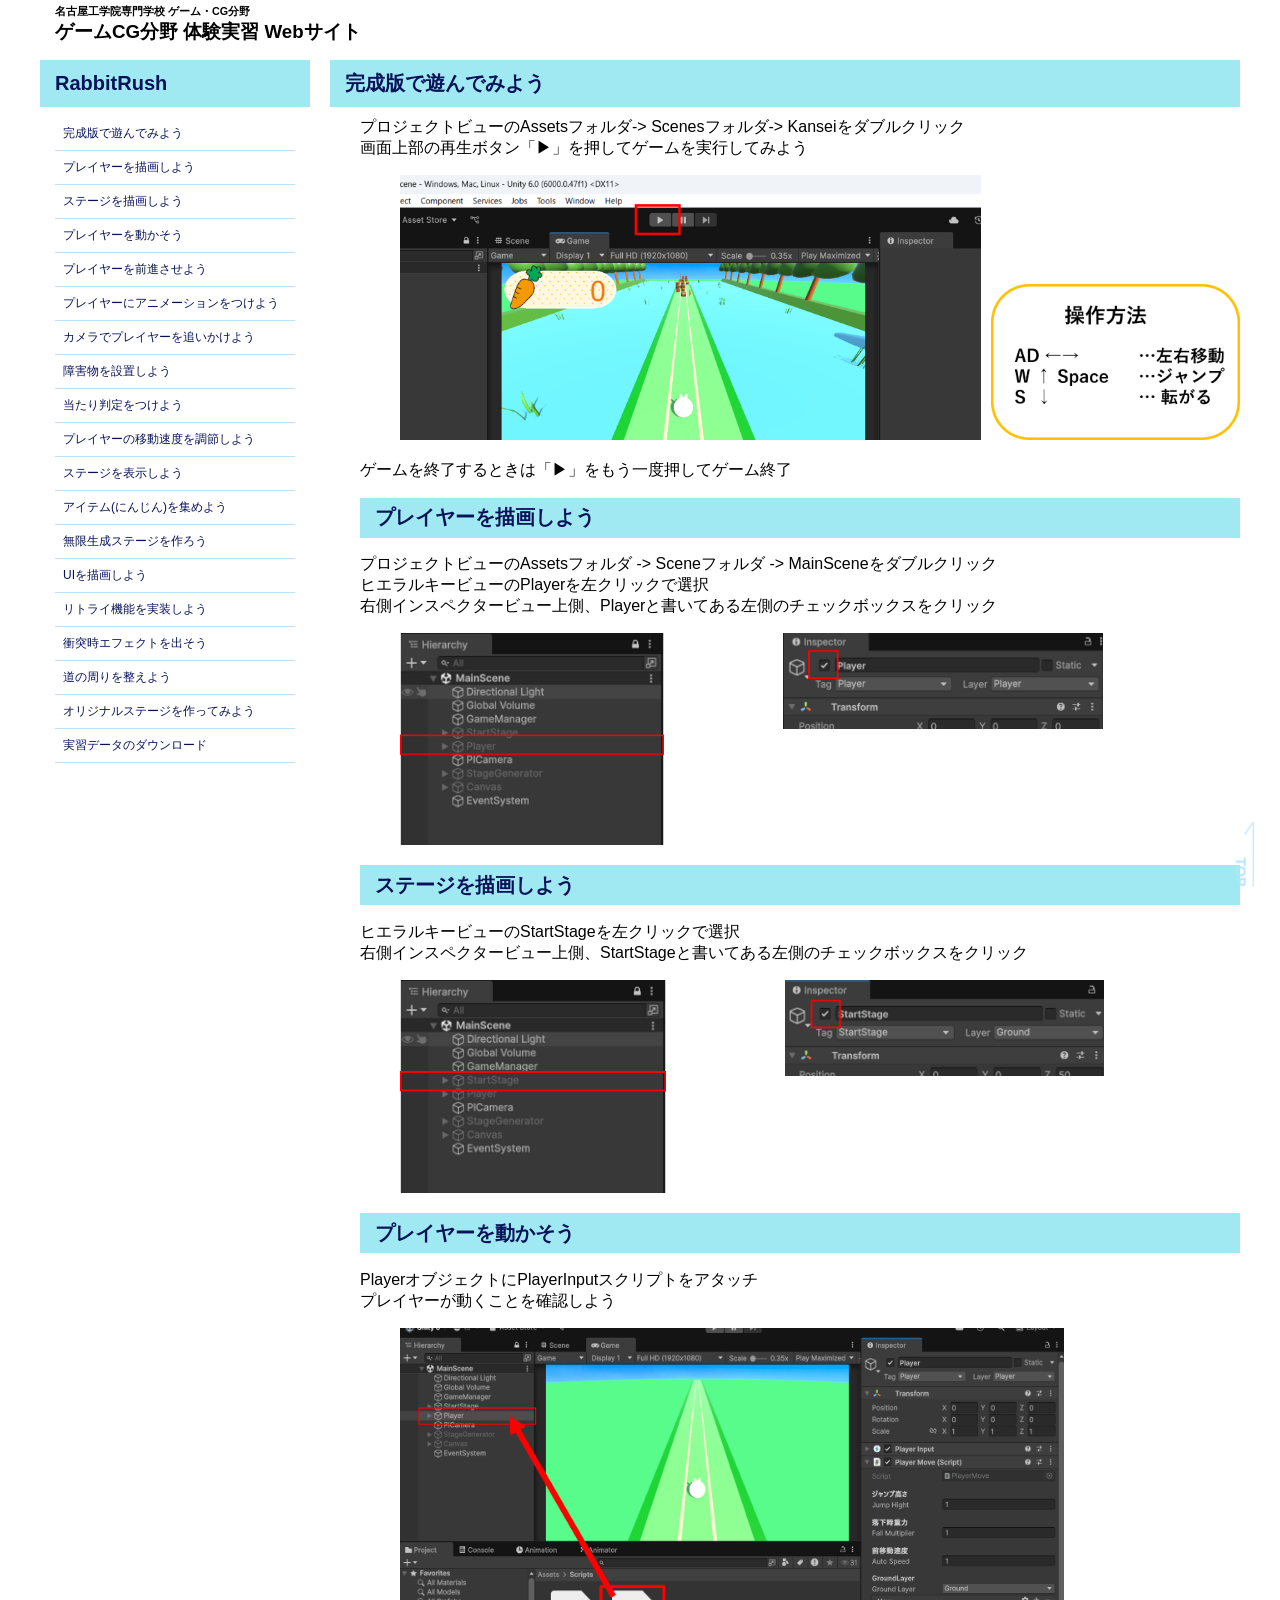
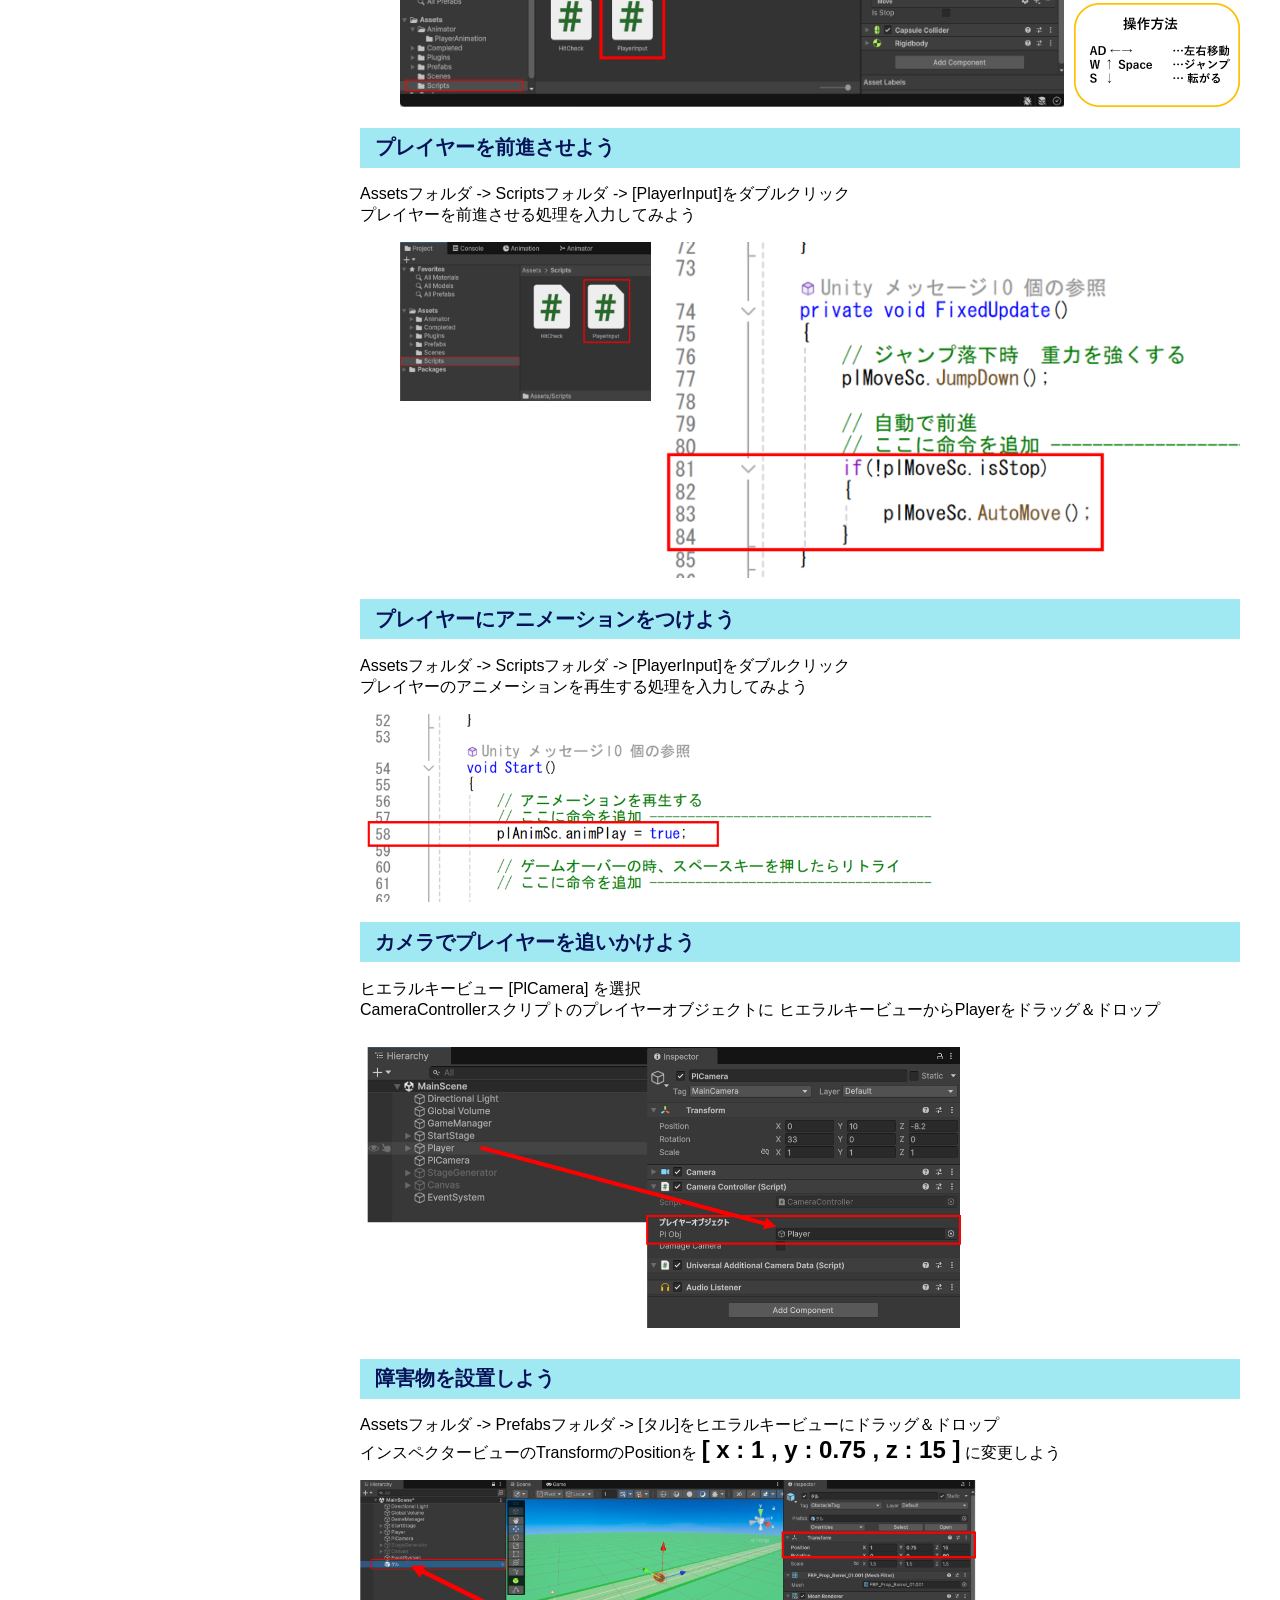
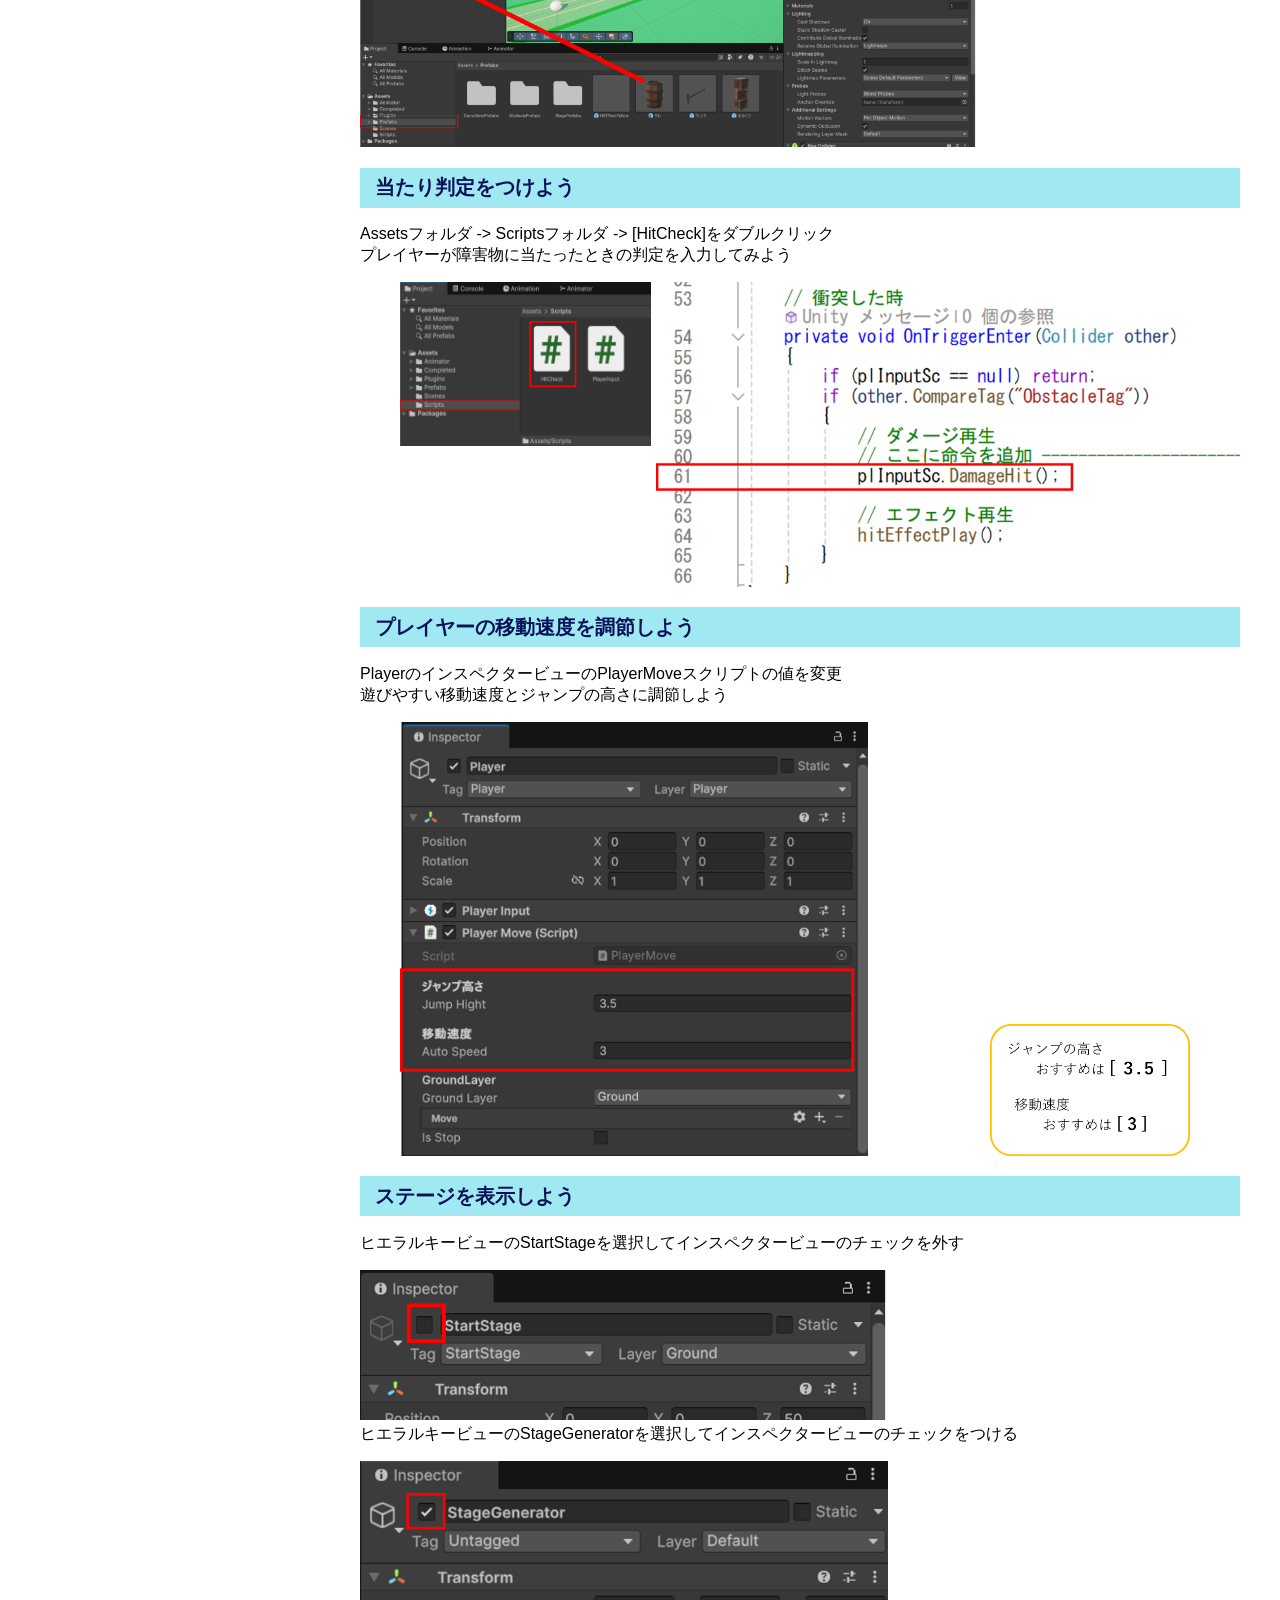
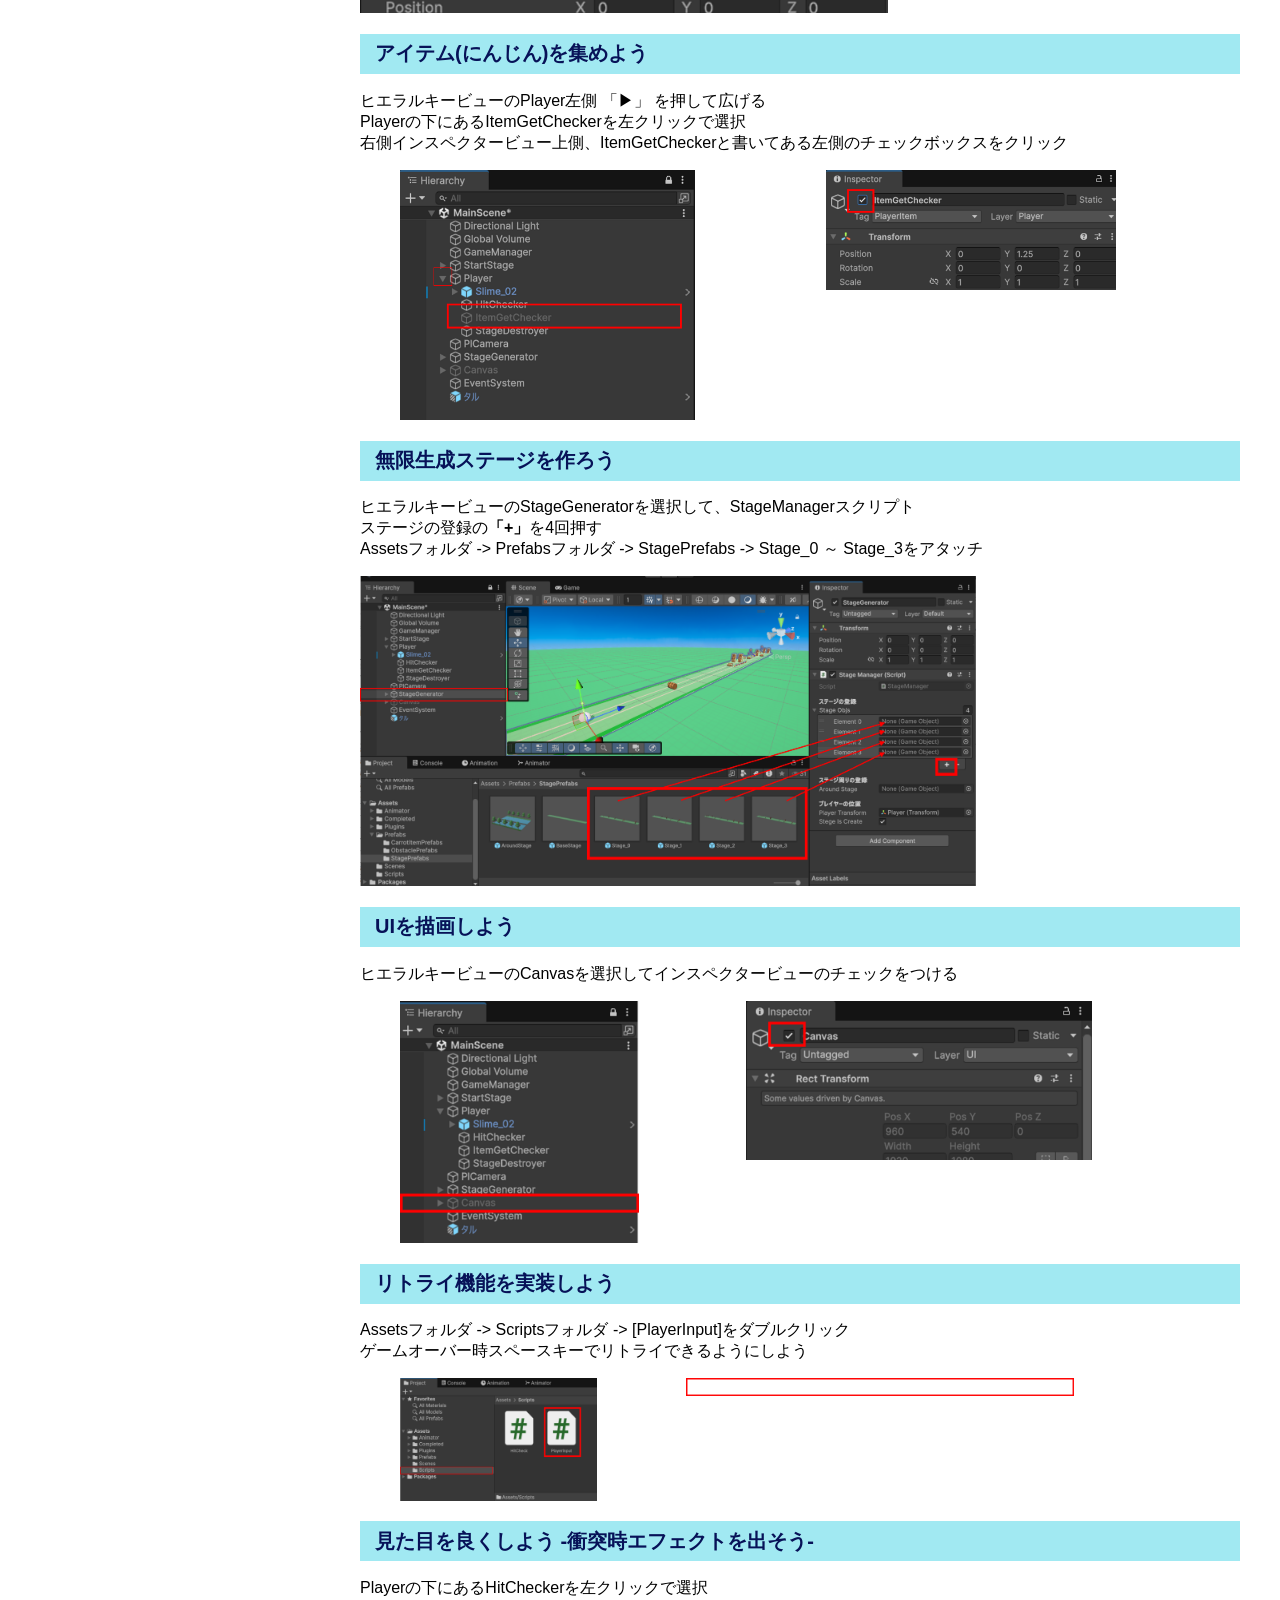
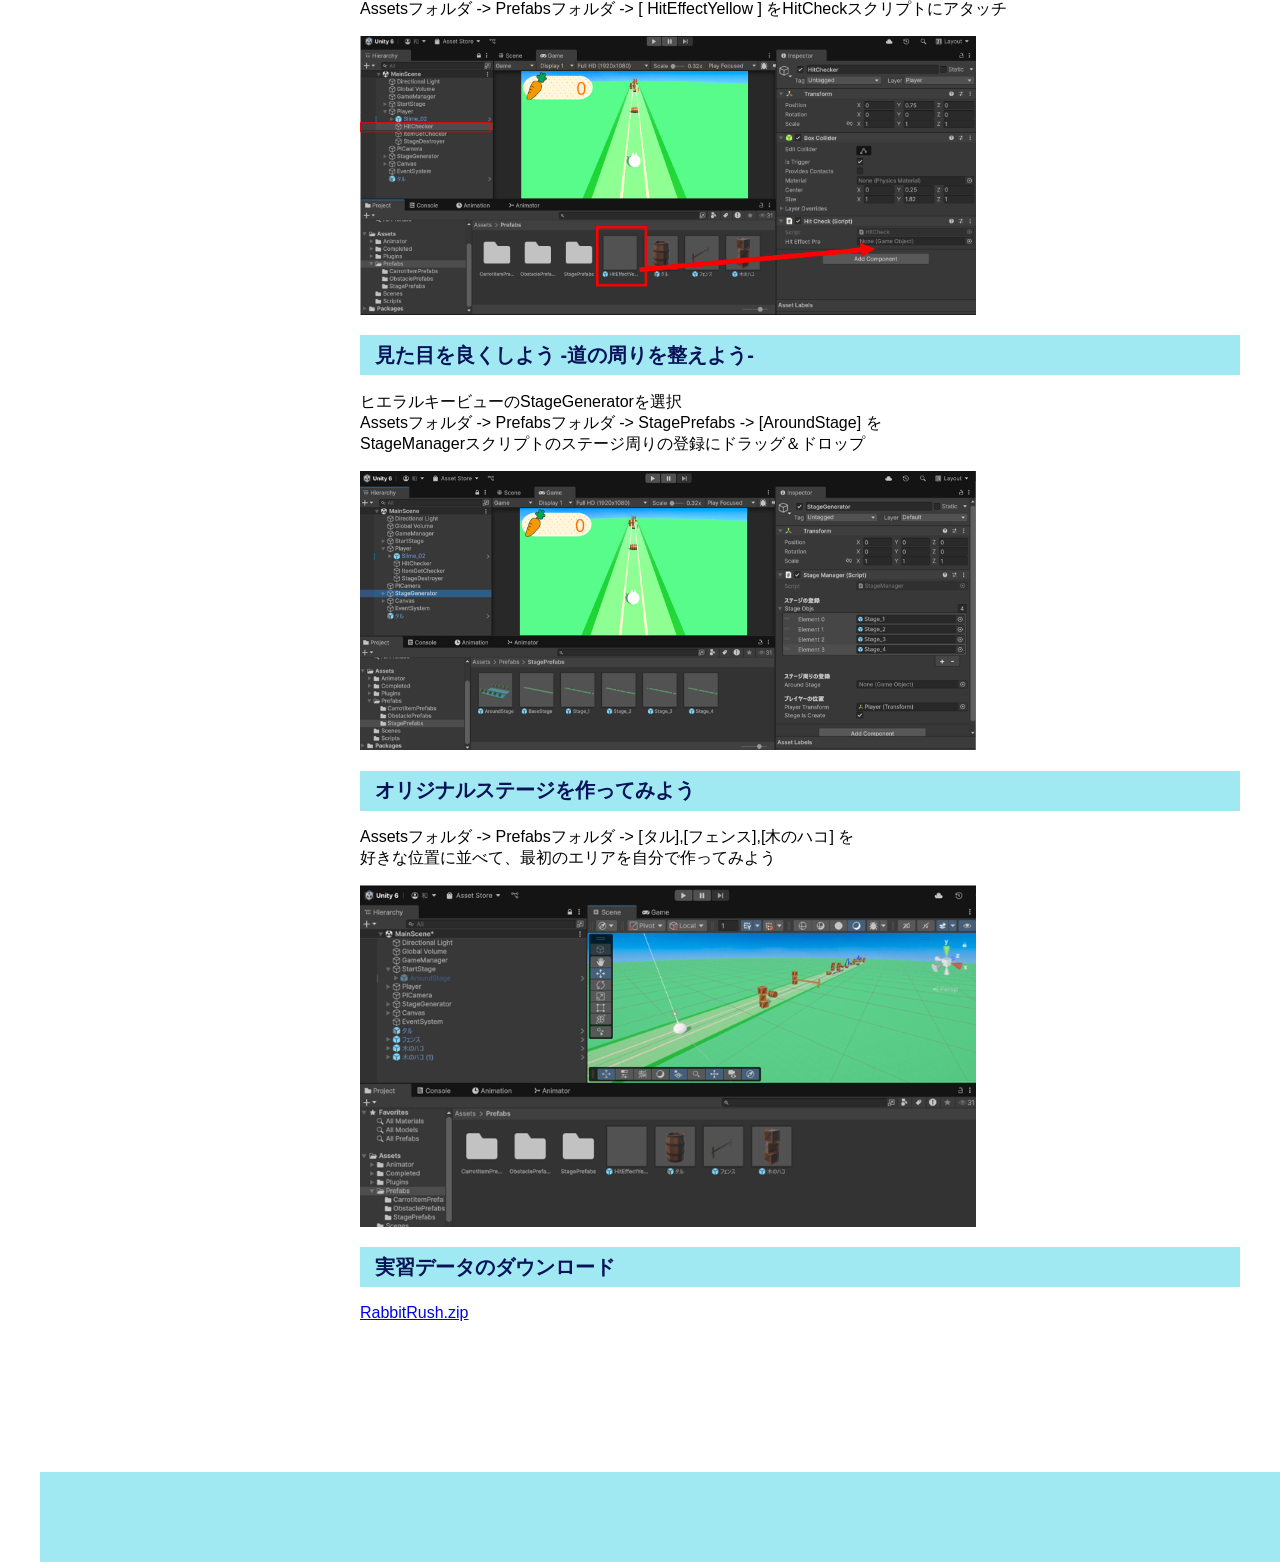
==== index.html @ 37883d25 "updata  画像変更" ====
<!DOCTYPE html>
<html lang="ja">
    <head>
        <meta charset="UTF-8">
        <title>RabbitRush</title>
        <link rel="stylesheet" href="style.css">
    </head>
    <body>
    
        <div class="contents">
                <h6>名古屋工学院専門学校 ゲーム・CG分野</h6>
            <h3>ゲームCG分野 体験実習 Webサイト</h3>
            <div class="header">
                <div class="title-left">RabbitRush</div>
                <div class="title-right">完成版で遊んでみよう</div>
            </div>

             <div class="container">
                <nav class="sidebar">
                    <!--<h2>RabbitRush</h2>*/-->
                    <ul>
                        <li><a href=#link1>完成版で遊んでみよう</a></li>
                        <li><a href=#link2>プレイヤーを描画しよう</a></li>
                        <li><a href=#link3>ステージを描画しよう</a></li>
                        <li><a href=#link4>プレイヤーを動かそう</a></li>
                        <li><a href=#link5>プレイヤーを前進させよう</a></li>
                        <li><a href=#link6>プレイヤーにアニメーションをつけよう</a></li>
                        <li><a href=#link7>カメラでプレイヤーを追いかけよう</a></li>
                        <li><a href=#link8>障害物を設置しよう</a></li>
                        <li><a href=#link9>当たり判定をつけよう</a></li>
                        <li><a href=#link10>プレイヤーの移動速度を調節しよう</a></li>
                        <li><a href=#link11>ステージを表示しよう</a></li>
                        <li><a href=#link12>アイテム(にんじん)を集めよう</a></li>
                        <li><a href=#link13>無限生成ステージを作ろう</a></li>
                        <li><a href=#link14>UIを描画しよう</a></li>
                        <li><a href=#link15>リトライ機能を実装しよう</a></li>
                        <li><a href=#link16>衝突時エフェクトを出そう</a></li>
                        <li><a href=#link17>道の周りを整えよう</a></li>
                        <li><a href=#link18>オリジナルステージを作ってみよう</a></li>
                        <li><a href=#data>実習データのダウンロード</a></li>
                    </ul>
                </nav>
            <main class="content">

            <!--<h2>完成版を遊んでみよう</h2>-->
            <section id="link1">
                <p>プロジェクトビューのAssetsフォルダ-> Scenesフォルダ-> Kanseiをダブルクリック<br>
                    画面上部の再生ボタン「▶」を押してゲームを実行してみよう</p>  
                    <!--<img src="RunGame/image/Run1.jpg" alt="説明画像1">-->
                <ul class="lesson1">
                    <li><img src="RunGame/image/1-1.png" alt="説明画像2"></li>
                    <li><img src="RunGame/image/1-2.png" alt="説明画像操作"></li>
                </ul>
                    <p>ゲームを終了するときは「▶」をもう一度押してゲーム終了</p>
            </section>

            <section id="link2">
            <h2>プレイヤーを描画しよう</h2>
                <p>プロジェクトビューのAssetsフォルダ -> Sceneフォルダ -> MainSceneをダブルクリック<br>
                    ヒエラルキービューのPlayerを左クリックで選択<br>
                    右側インスペクタービュー上側、Playerと書いてある左側のチェックボックスをクリック
                </p>  
                <ul class="lesson2">
                    <li><img src="RunGame/image/2-1-pl.png" alt="説明画像pl"></li>
                    <li><img src="RunGame/image/2-2-pl.png" alt="説明画像pl"></li>
                </ul>
            </section>

            <section id="link3">
            <h2>ステージを描画しよう</h2>
                <p>ヒエラルキービューのStartStageを左クリックで選択<br>
                    右側インスペクタービュー上側、StartStageと書いてある左側のチェックボックスをクリック
                </p>
                <ul class="lesson3">
                    <li><img src="RunGame/image/2-1.png" alt="説明画像stage"></li>
                    <li><img src="RunGame/image/2-2-stage.png" alt="説明画像stage"></li>
                </ul>
            </section>

            <section id="link4">
            <h2>プレイヤーを動かそう</h2>
                <p>PlayerオブジェクトにPlayerInputスクリプトをアタッチ<br>
                    プレイヤーが動くことを確認しよう</p>
                    <ul class="lesson4">
                    <li><img src="RunGame/image/3-1.png" alt="説明画像3"></li>
                    <li><img src="RunGame/image/1-2.png" alt="説明画像操作"></li>
                </ul>
            </section>

            <section id="link5">
            <h2>プレイヤーを前進させよう</h2>
                <p>Assetsフォルダ -> Scriptsフォルダ -> [PlayerInput]をダブルクリック<br>
                    プレイヤーを前進させる処理を入力してみよう</p>
                    <ul class="lesson5">
                    <li><img src="RunGame/image/4-1.png" alt="説明画像5"></li>
                    <li><img src="RunGame/image/4-2.png" alt="説明画像5"></li>
                </ul>            
            </section>

            <section id="link6">
            <h2>プレイヤーにアニメーションをつけよう</h2>
                <p>Assetsフォルダ -> Scriptsフォルダ -> [PlayerInput]をダブルクリック<br>
                    プレイヤーのアニメーションを再生する処理を入力してみよう</p>
                    
                    <img class="lesson6" src="RunGame/image/5-1.png" alt="説明画像操作">
            </section>

            <section id="link7">
            <h2>カメラでプレイヤーを追いかけよう</h2>
                <p>ヒエラルキービュー [PlCamera] を選択<br>
                    CameraControllerスクリプトのプレイヤーオブジェクトに
                    ヒエラルキービューからPlayerをドラッグ＆ドロップ
                </p>
                    <img class="lesson7" src="RunGame/image/6-1.png" alt="説明画像操作">
            </section>

            <section id="link8">
            <h2>障害物を設置しよう</h2>
                <p>Assetsフォルダ -> Prefabsフォルダ -> [タル]をヒエラルキービューにドラッグ＆ドロップ<br>
                    インスペクタービューのTransformのPositionを
                    <span class ="large"> [ x : 1 , y : 0.75 , z : 15 ]</span> に変更しよう
                </p>
                    <img class="lesson8" src="RunGame/image/7-1.png" alt="説明画像操作">
            </section>

            <section id="link9">
            <h2>当たり判定をつけよう</h2>
                <p>Assetsフォルダ -> Scriptsフォルダ -> [HitCheck]をダブルクリック<br>
                    プレイヤーが障害物に当たったときの判定を入力してみよう</p>
                    <ul class="lesson9">
                    <li><img src="RunGame/image/8-1.png" alt="説明画像8"></li>
                    <li><img src="RunGame/image/8-2.png" alt="説明画像8"></li>
                </ul>    
            </section>

            <section id="link10">
            <h2>プレイヤーの移動速度を調節しよう</h2>
                <p>PlayerのインスペクタービューのPlayerMoveスクリプトの値を変更<br>
                    遊びやすい移動速度とジャンプの高さに調節しよう</p>
                    <ul class="lesson10">
                    <li><img src="RunGame/image/9-2.png" alt="説明画像2"></li>
                    <li><img src="RunGame/image/9-1.png" alt="説明画像操作"></li>
                </ul>
            </section>

            <section id="link11">
            <h2>ステージを表示しよう</h2>
            <p>ヒエラルキービューのStartStageを選択してインスペクタービューのチェックを外す</p>
                <img class="lesson11" src="RunGame/image/10-1.png" alt="説明画像2">
            <p>ヒエラルキービューのStageGeneratorを選択してインスペクタービューのチェックをつける</p>
                <img class="lesson11" src="RunGame/image/10-2.png" alt="説明画像2">
            </section>

            <section id="link12">
            <h2>アイテム(にんじん)を集めよう</h2>
                <p>ヒエラルキービューのPlayer左側 「▶」 を押して広げる<br>
                    Playerの下にあるItemGetCheckerを左クリックで選択<br>
                    右側インスペクタービュー上側、ItemGetCheckerと書いてある左側のチェックボックスをクリック</p>
                    <ul class="lesson12">
                        <li><img src="RunGame/image/11-1.png" alt="説明画像stage"></li>
                        <li><img src="RunGame/image/11-2.png" alt="説明画像stage"></li>
                </ul>
            </section>

            <section id="link13">
            <h2>無限生成ステージを作ろう</h2>
                <p>ヒエラルキービューのStageGeneratorを選択して、StageManagerスクリプト<br>
                    ステージの登録の<strong>「+」</strong>を4回押す<br>
                    Assetsフォルダ -> Prefabsフォルダ -> StagePrefabs -> Stage_0 ～ Stage_3をアタッチ</p>
                    <img class="lesson13" src="RunGame/image/12-1.png" alt="説明画像2">
            </section>

            <section id="link14"> 
            <h2>UIを描画しよう</h2>
                <p>ヒエラルキービューのCanvasを選択してインスペクタービューのチェックをつける</p>
                    <ul class="lesson14">
                        <li><img src="RunGame/image/13-1.png" alt="説明画像stage"></li>
                        <li><img src="RunGame/image/13-2.png" alt="説明画像stage"></li>
                </ul>

            </section>
            <section id="link15">
            <h2>リトライ機能を実装しよう</h2>
                <p>Assetsフォルダ -> Scriptsフォルダ -> [PlayerInput]をダブルクリック<br>
                ゲームオーバー時スペースキーでリトライできるようにしよう </p>
                    <ul class="lesson15">
                        <li><img src="RunGame/image/14-1.png" alt="説明画像stage"></li>
                        <li><img src="RunGame/image/14-2.png" alt="説明画像stage"></li>
                </ul>
            </section>

            <section id="link16">            
            <h2>見た目を良くしよう -衝突時エフェクトを出そう-</h2>
                <p>Playerの下にあるHitCheckerを左クリックで選択<br>
                    Assetsフォルダ -> Prefabsフォルダ -> [ HitEffectYellow ] をHitCheckスクリプトにアタッチ</p>
                    <img class="lesson16" src="RunGame/image/15-1.png" alt="説明画像2">
            </section>

            <section id="link17">
            <h2>見た目を良くしよう -道の周りを整えよう-</h2>
                <p>ヒエラルキービューのStageGeneratorを選択<br>
                    Assetsフォルダ -> Prefabsフォルダ -> StagePrefabs -> [AroundStage] を<br>
                    StageManagerスクリプトのステージ周りの登録にドラッグ＆ドロップ</p>
                    <img class="lesson16" src="RunGame/image/15-2.png" alt="説明画像2">
            </section>

            <section id="link18">
            <h2>オリジナルステージを作ってみよう</h2>
                    <p>Assetsフォルダ -> Prefabsフォルダ -> [タル],[フェンス],[木のハコ] を<br>
                    好きな位置に並べて、最初のエリアを自分で作ってみよう</p>
                    <img class="lesson16" src="RunGame/image/16-1.png" alt="説明画像2">
            </section>

            <section id="data">
                <h2>実習データのダウンロード</h2>
                <!--https://drive.google.com/file/d/1WFULctH2yBqkzoiYZ0oT8Qaqz9Obp4Fl/view?usp=drive_link-->
                <a href="https://drive.google.com/uc?export=download&id=1WFULctH2yBqkzoiYZ0oT8Qaqz9Obp4Fl">
                    RabbitRush.zip</a>
            </section>

            </main>

        </div>
            <footer class="footer">
                <a href="#" class="page-top">TOP</a>
            </footer>
        </div>
    </body>
</html>
---- style.css ----
.html{
    scroll-behavior: smooth;
}

body {
    margin: 0;
    font-family: sans-serif;
}

h6{
    margin:5px 15px 0 15px
}

h3{
    margin:0 15px 15px 15px;
}

.contents{
    max-width: 1200px;
    margin:0 auto;
    padding: 0 20px;
}

.header{
    display: flex;
   /* max-width: 1080px;
    margin: 0 auto;
    padding: 0 20px;*/
    gap:20px;       /*20px分の余白*/
    margin-bottom: 10px;

    align-items: stretch;
}

.title-left{
    width:240px;
    background-color: #a1e9f2;
    color: rgb(7, 18, 88);
    padding: 10px 15px;

    display: flex;
    align-items: center;
    font-size: 20px;
    font-weight: bold;
}

.title-right{
    flex:1;
    background-color: #a1e9f2;
    color: rgb(7, 18, 88);
    padding: 10px 15px;

    display: flex;
    align-items: center;
    font-size: 20px;
    font-weight: bold;
}

/* 全体を横並び */
.container {
    display: flex;
    /*max-width: 1200px;  /*横幅制限*/
    /*margin: auto;       /*中央寄せ*/
    /*padding: 10px 20px;    /*左右余白*/
    align-items: flex-start;
    gap :20px;
}

/* 左メニュー */
.sidebar {
    flex:3;
    min-width: 140px;
    max-width: 240px;
    background-color: white;
    color: rgb(7, 18, 88);
    /*height: 100vh; /* 画面いっぱい */
    padding: 0 15px;

    /*position : fixed;   /*位置固定うまくいかない*/
    position: sticky;
    top:20px;


     ul {
    list-style: none;
    padding: 0;
    margin:0;}

    li {
    padding: 8px;
    border-bottom: 1px solid #bbe0f9;
    cursor: pointer;
    font-size: 12px;}

     li:hover {
    background-color: #bbe0f9;}

    a{
        text-decoration:none;
        color:inherit;
    }
}

/* メインエリア */
.content {
    flex: 7;
    padding: 0 0 0 30px;
    margin-bottom: 150px;
}

.content p{
    margin-top: 0;
}

 .content p .large{
    font-size: 150%;
    font-weight: bold;
    }

.content h2{
    flex:1;
    background-color: #a1e9f2;
    color: rgb(7, 18, 88);
    padding: 10px 15px;
    height: 20px;

    display: flex;
    align-items: center;
    font-size: 20px;
    font-weight: bold;
}

/*.content img {
    width: 100%;
    max-width: 800px;
    margin-top: 10px;
}*/

.lesson1{
    display: flex;
    list-style: none;
    gap:10px;

    align-items: flex-end;/*下揃え*/

    li:nth-child(1){
    flex:7;}

    li:nth-child(2){
    flex:3;}

    img {
    width: 100%;
    height :auto;
    max-width: none;}
}

.lesson2{
    display: flex;
    list-style: none;
    gap:5px;

    align-items: flex-start;/*上揃え*/

    img {
    width: 70%;
    height :auto;
    max-width: none;}
}
.lesson3{
    display: flex;
    list-style: none;
    gap:5px;

    align-items: flex-start;/*上揃え*/

    img {
    width: 70%;
    height :auto;
    max-width: none;}
}

.lesson4{
    display: flex;
    list-style: none;
    gap:10px;

    align-items: flex-end;/*下揃え*/

    li:nth-child(1){
    flex:8;}

    li:nth-child(2){
    flex:2;}

    img {
    width: 100%;
    height :auto;
    max-width: none;}
}

.lesson5{
    display: flex;
    list-style: none;
    gap:5px;

    align-items: flex-start;/*上揃え*/

    li:nth-child(1){
    flex:3;}

    li:nth-child(2){
    flex:7;}

    img {
    width: 100%;
    height :auto;
    max-width: none;}
}

.lesson6{
    text-align: center;

        width: 70%;
        height :auto;
        max-width: none;
}

.lesson7{
    text-align: center;
        width: 70%;
        height :auto;
        max-width: none;
}

.lesson8{
    text-align: center;
        width: 70%;
        height :auto;
        max-width: none;
}

.lesson9{
    display: flex;
    list-style: none;
    gap:5px;

    align-items: flex-start;/*上揃え*/

    li:nth-child(1){
    flex:3;}

    li:nth-child(2){
    flex:7;}

    img {
    width: 100%;
    height :auto;
    max-width: none;}
}

.lesson10{
    display: flex;
    list-style: none;
    gap:5px;

    align-items: flex-end;/*下揃え*/

    li:nth-child(1){
    flex:7;}

    li:nth-child(2){
    flex:3;}

    img {
    width: 80%;
    height :auto;
    max-width: none;}
}

.lesson11{
        text-align: center;
        width: 60%;
        height :auto;
        max-width: none;
}

.lesson12{
    display: flex;
    list-style: none;
    gap:5px;

    align-items: flex-start;/*上揃え*/

    img {
    width: 70%;
    height :auto;
    max-width: none;}
}

.lesson13{
        text-align: center;
        width: 70%;
        height :auto;
        max-width: none;
}

.lesson14{
    display: flex;
    list-style: none;
    gap:5px;

    align-items: flex-start;/*上揃え*/

    img {
    width: 70%;
    height :auto;
    max-width: none;}
}

.lesson15{
    display: flex;
    list-style: none;
    gap:5px;

    align-items: flex-start;/*上揃え*/

    img {
    width: 70%;
    height :auto;
    max-width: none;}
}

.lesson16{
        text-align: center;
        width: 70%;
        height :auto;
        max-width: none;
}

.lesson17{
        text-align: center;
        width: 70%;
        height :auto;
        max-width: none;
}

.lesson18{
        text-align: center;
        width: 70%;
        height :auto;
        max-width: none;
}

.page-top {
    position: fixed;
    right: 20px;
    bottom: 20px;
    height: 50px;
    text-decoration: none;
    font-weight: bold;
    transform: rotate(90deg);
    font-size: 90%;
    line-height: 1.5rem;
    color: #b3e3ff;
    padding: 0 0 0 35px;
    border-top: solid 1px;
}
.page-top::before {
    content: "";
    display: block;
    position: absolute;
    top: -1px;
    left: 0px;
    width: 15px;
    border-top: solid 1px;
    transform: rotate(35deg);
    transform-origin: left top;
}


.footer{
    width: 100%;
    height: 40px;
    text-align: center;
    padding: 25px;
    background-color: #a1e9f2;
}
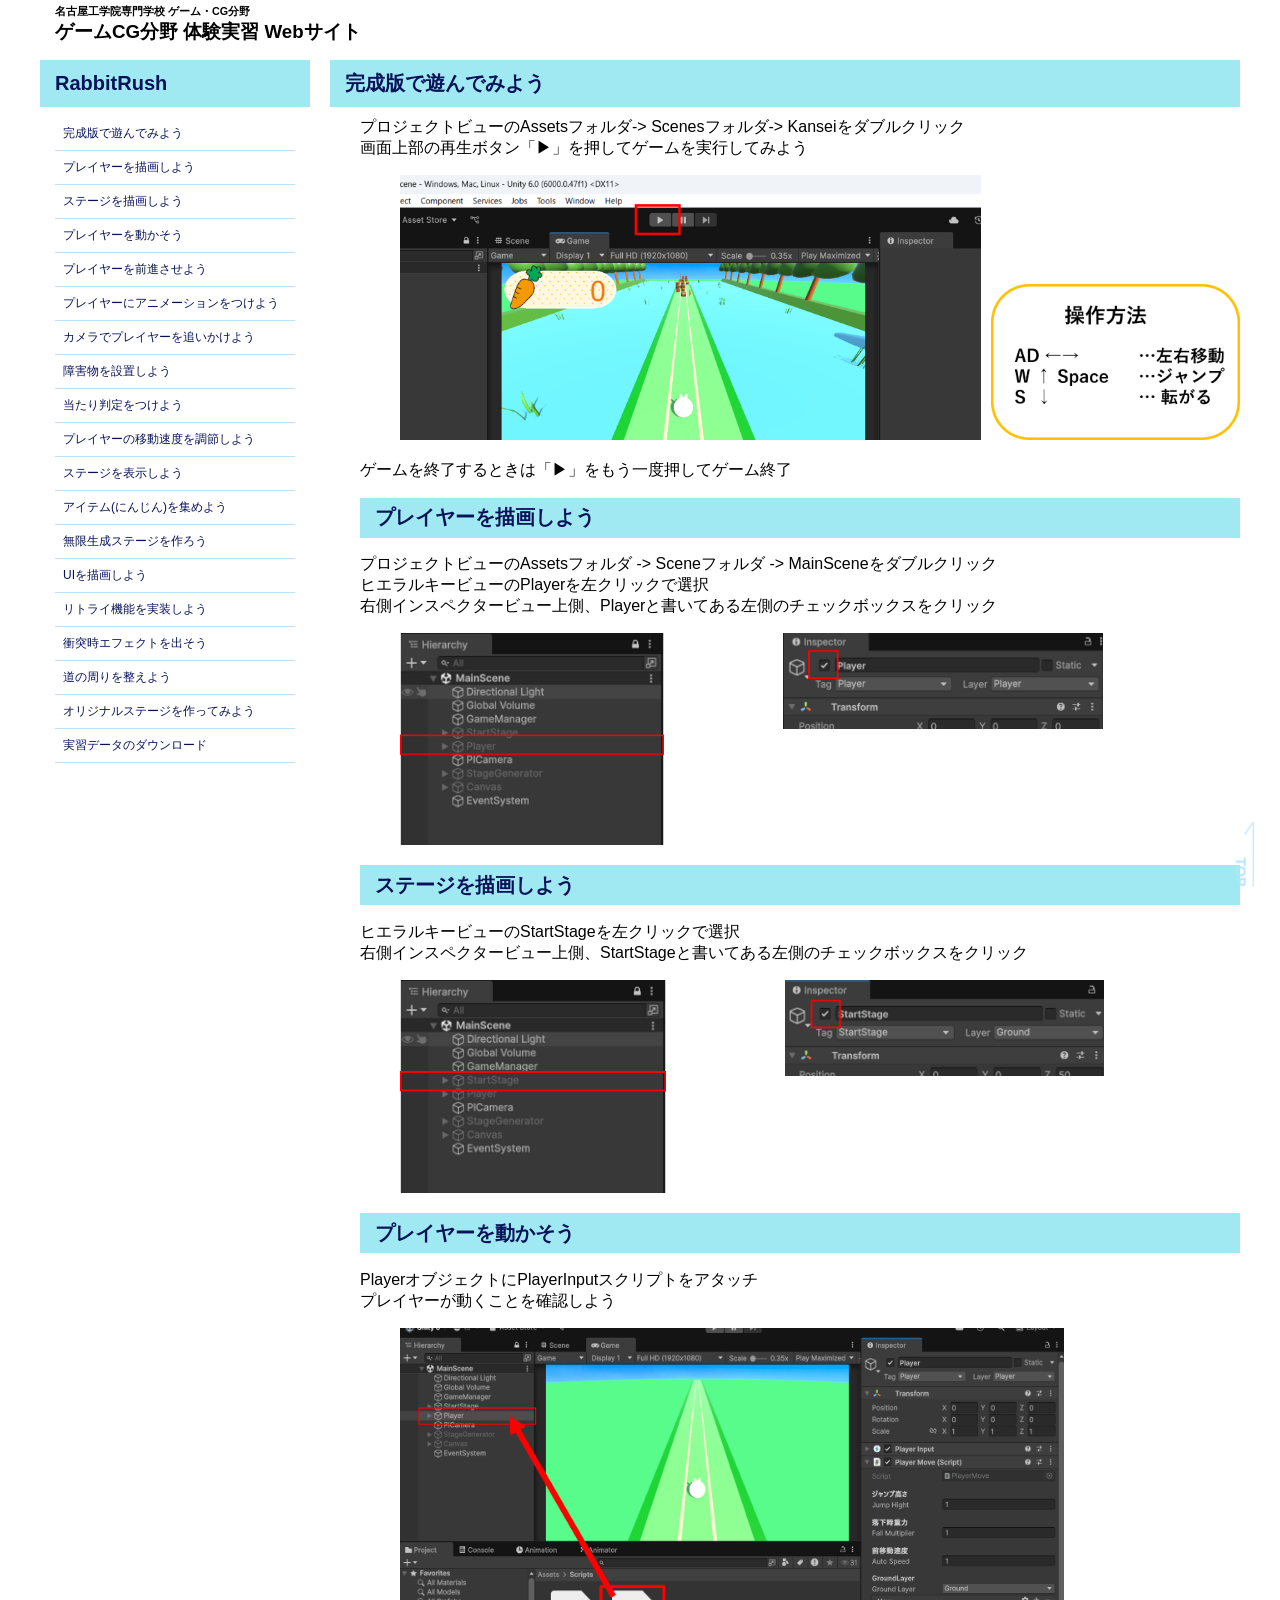
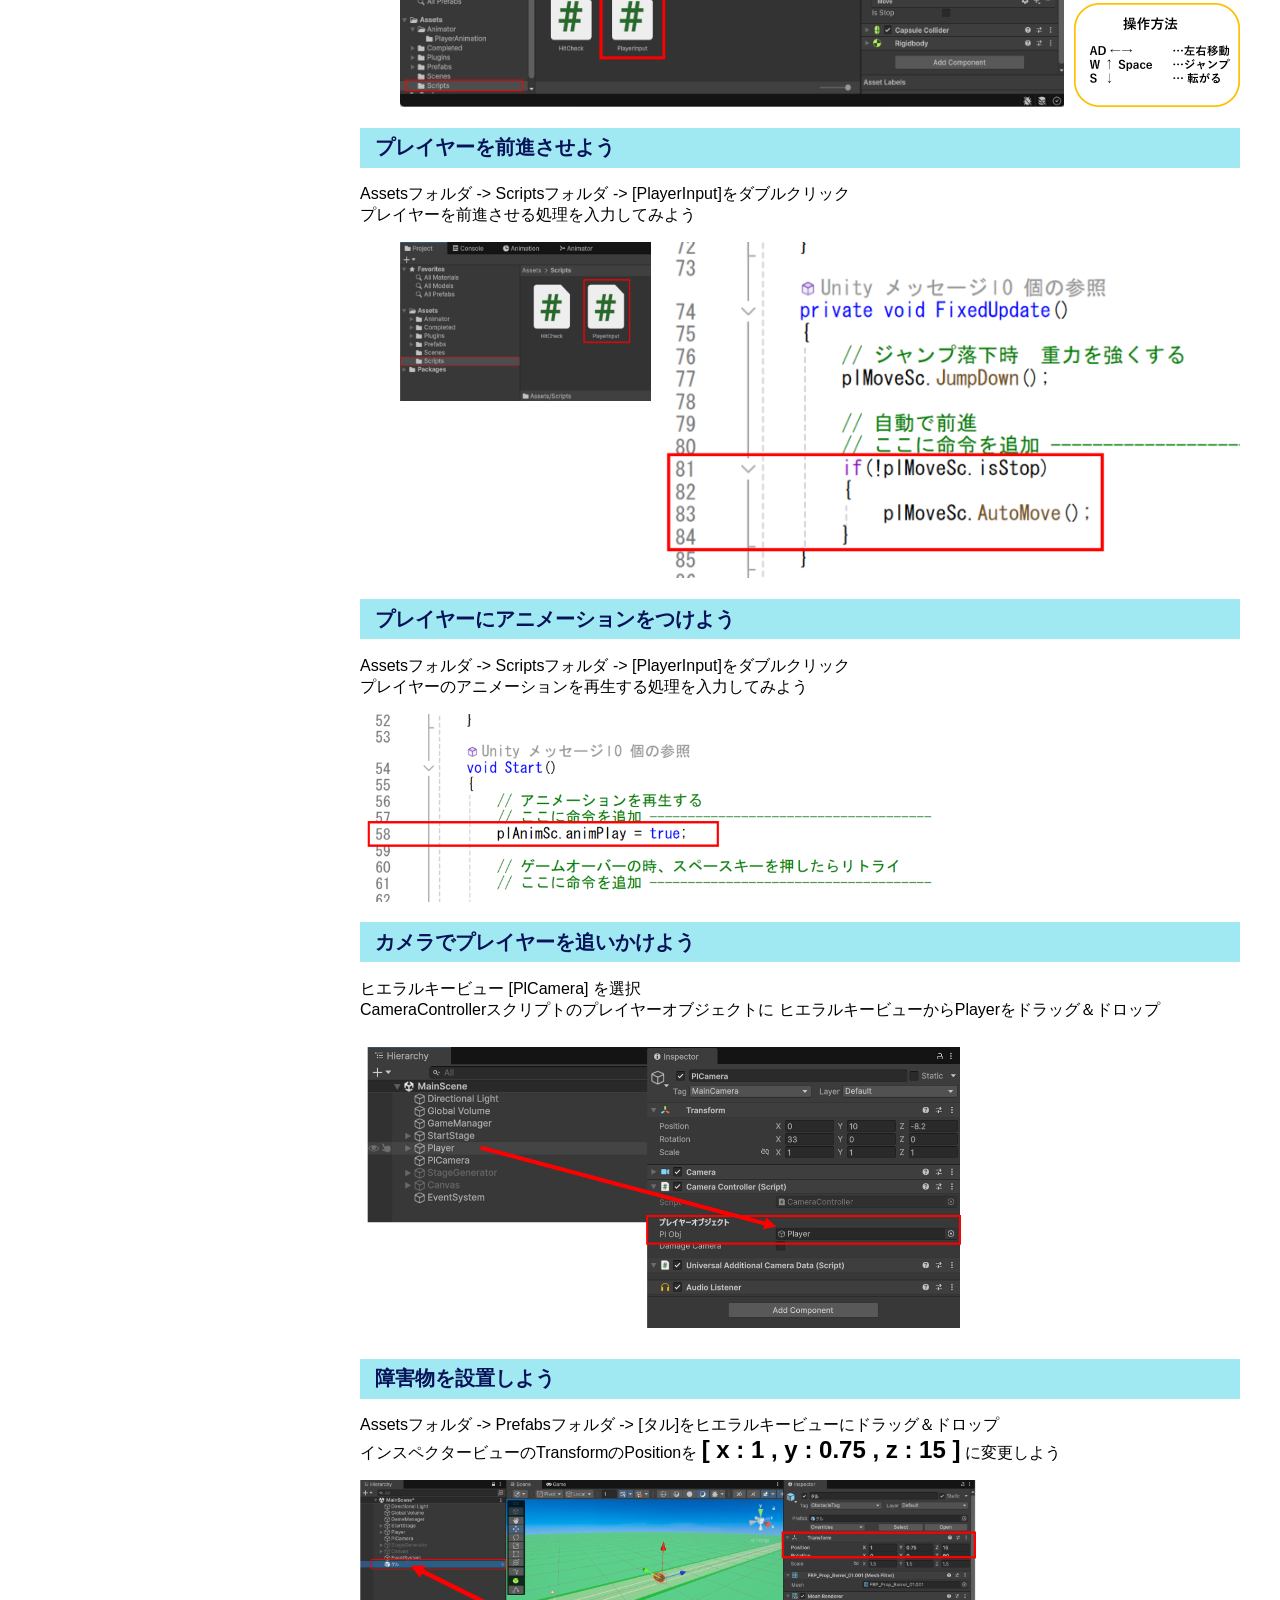
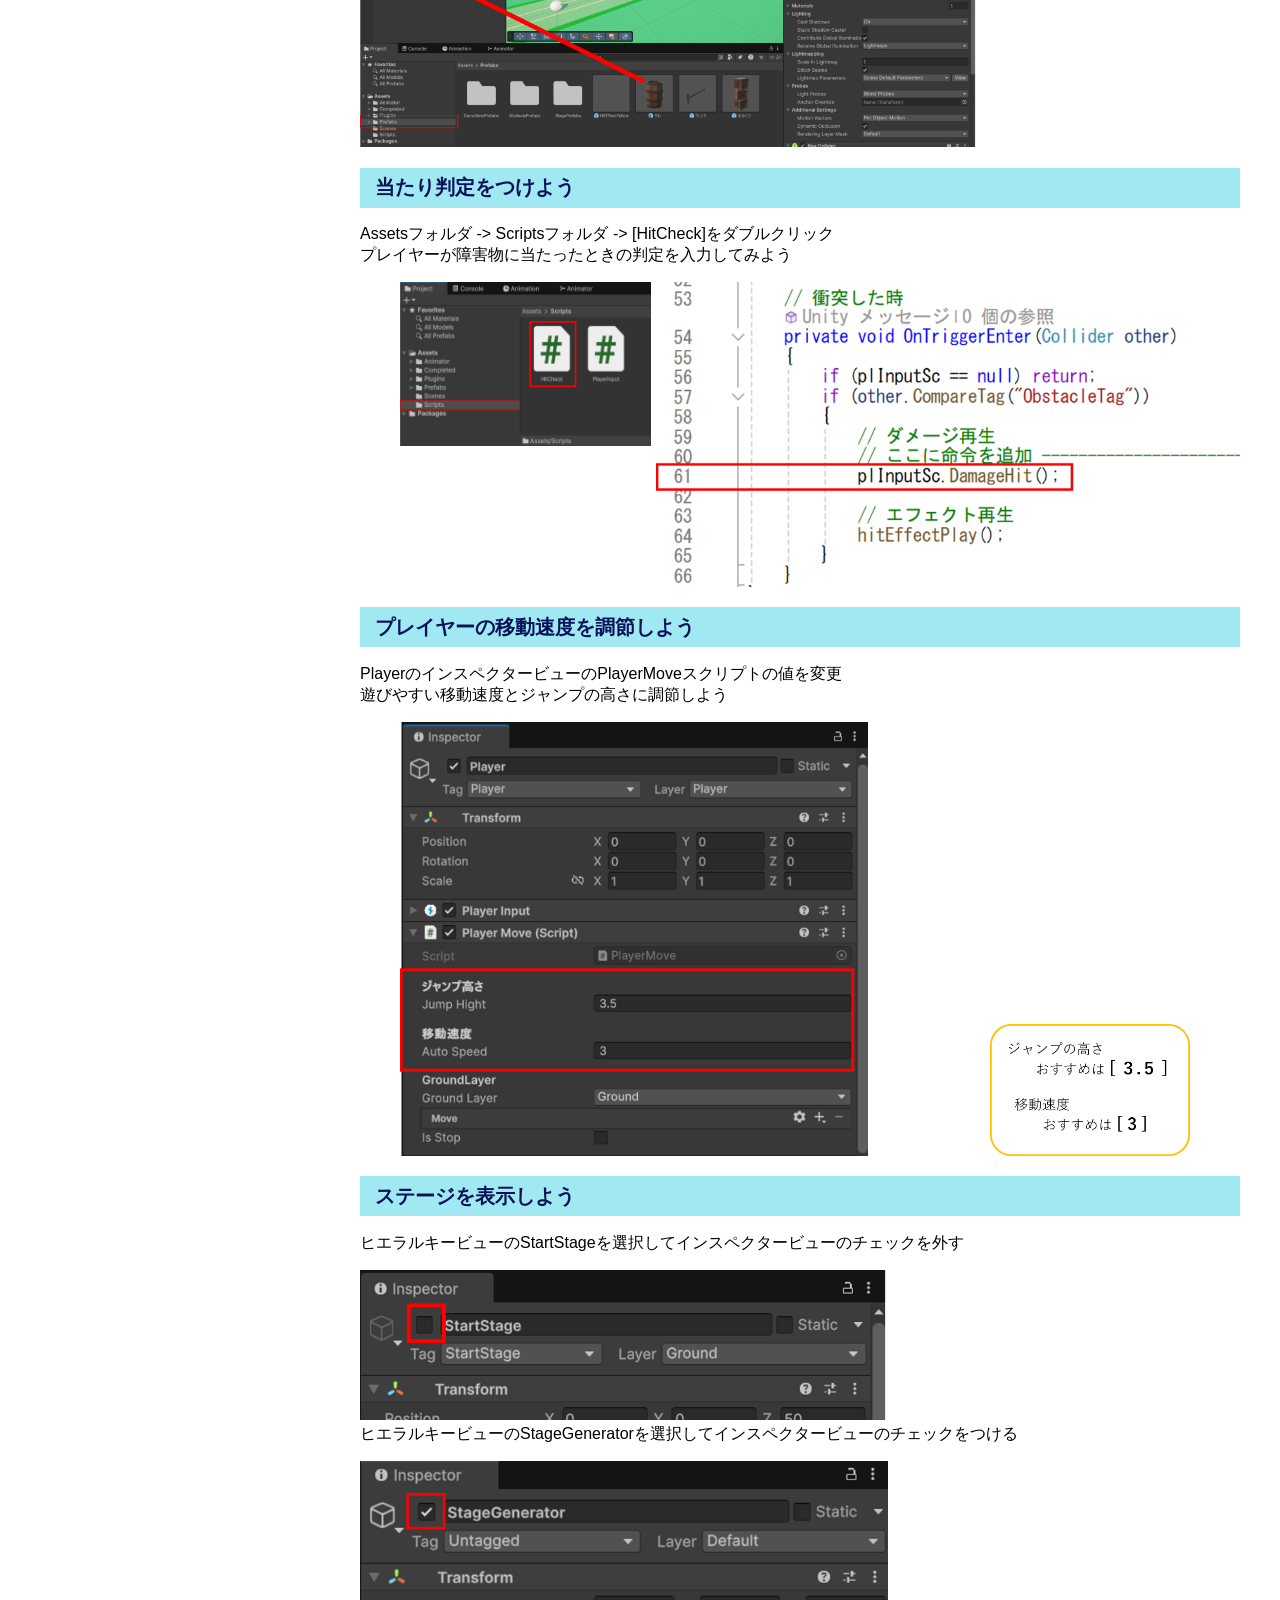
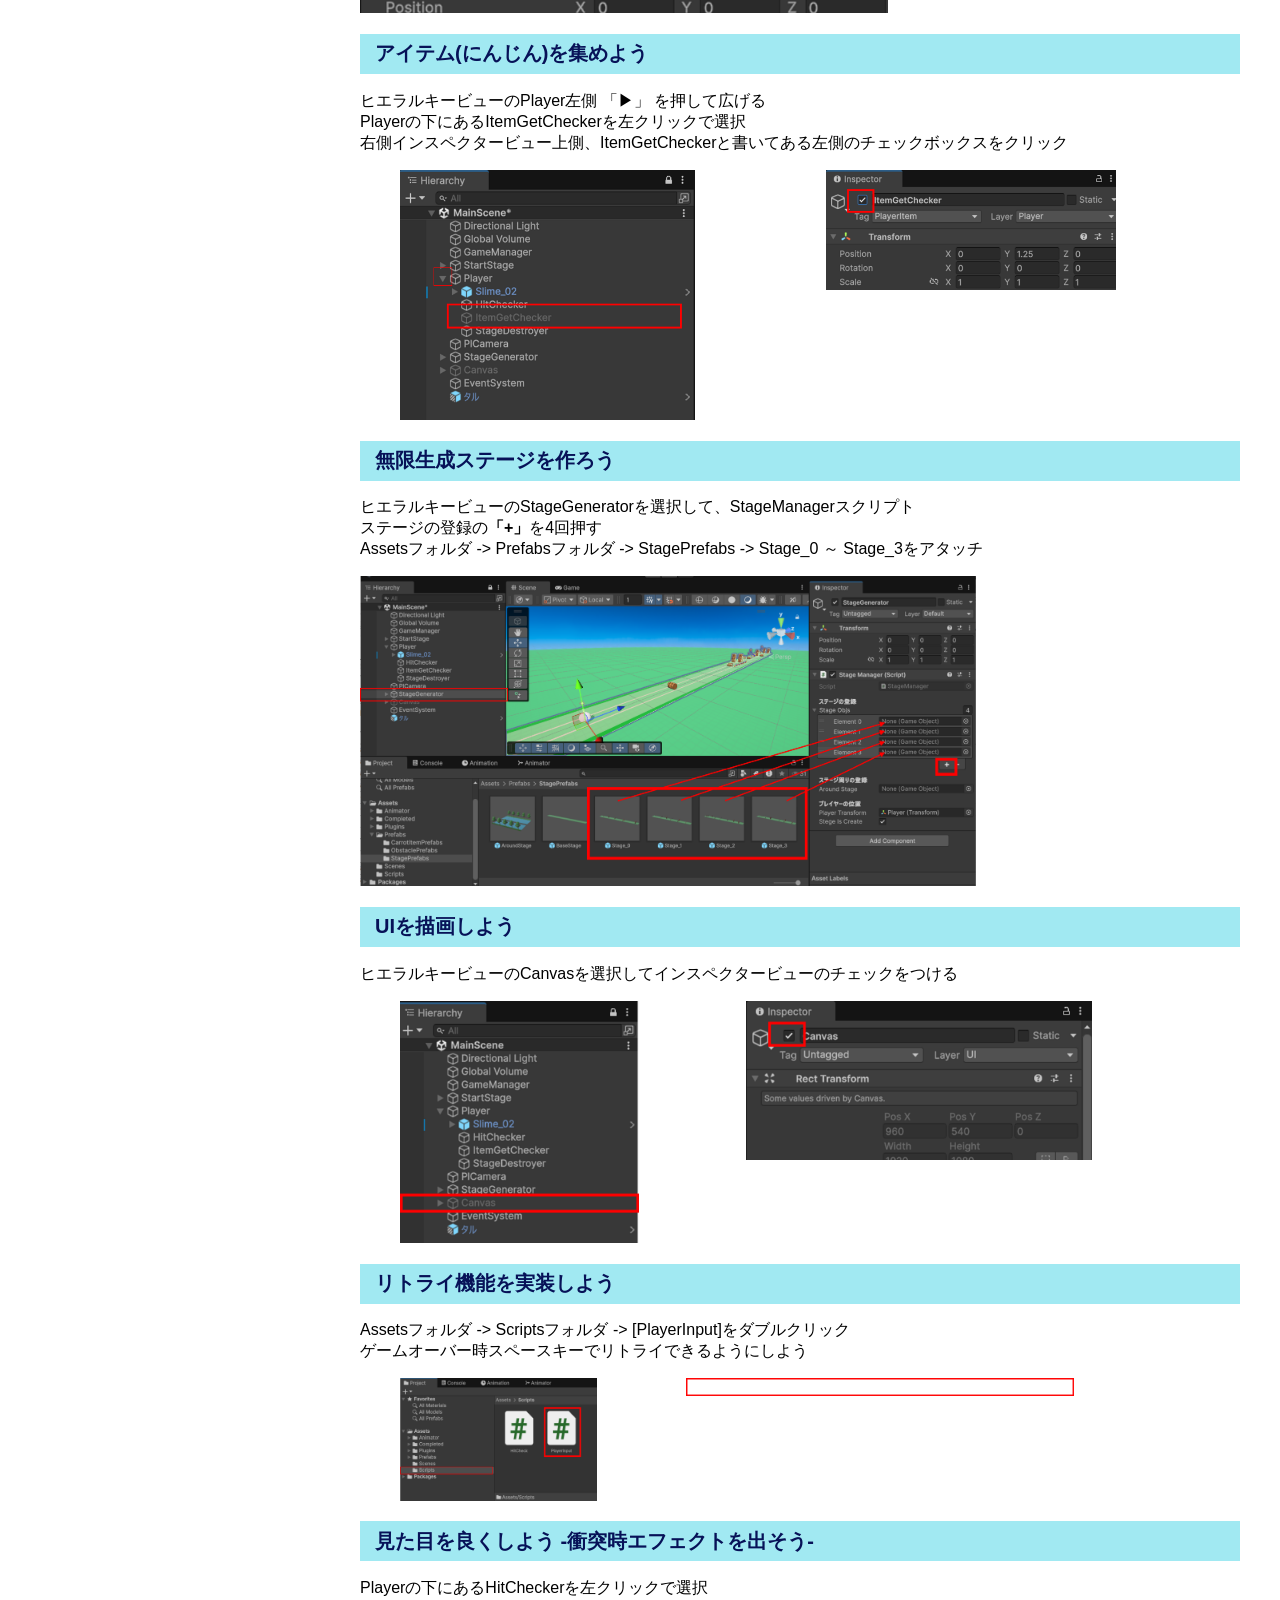
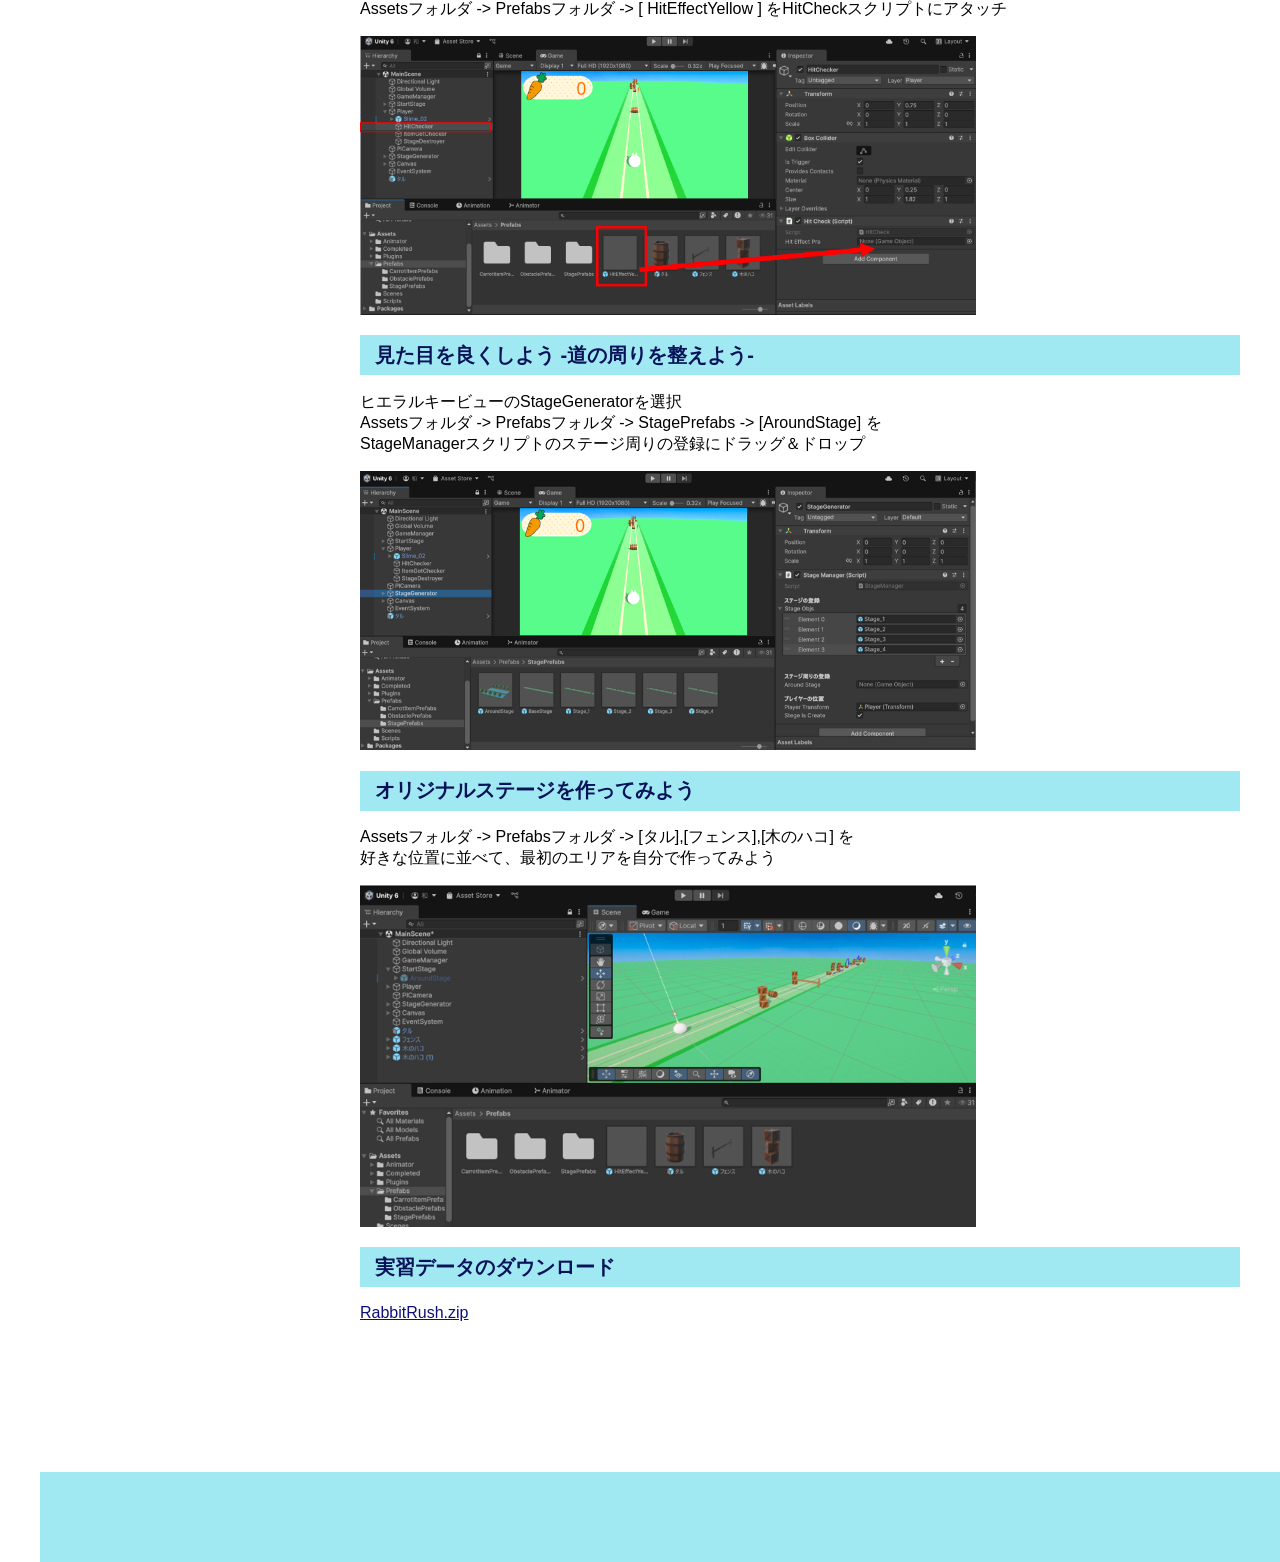
==== commit d9551b06: "update : gamedataの色" ====
--- a/index.html
+++ b/index.html
@@ -214,7 +214,7 @@
             <section id="data">
                 <h2>実習データのダウンロード</h2>
                 <!--https://drive.google.com/file/d/1WFULctH2yBqkzoiYZ0oT8Qaqz9Obp4Fl/view?usp=drive_link-->
-                <a href="https://drive.google.com/uc?export=download&id=1WFULctH2yBqkzoiYZ0oT8Qaqz9Obp4Fl">
+                <a class="data" href="https://drive.google.com/uc?export=download&id=1WFULctH2yBqkzoiYZ0oT8Qaqz9Obp4Fl">
                     RabbitRush.zip</a>
             </section>
 
--- a/style.css
+++ b/style.css
@@ -350,6 +350,17 @@
         width: 70%;
         height :auto;
         max-width: none;
+}
+
+a.data{
+    color:#0e1078;
+    
+    :visited{
+        color: #9496e5;
+    }
+    :hover{
+        color: #0e1078;
+    }
 }
 
 .page-top {
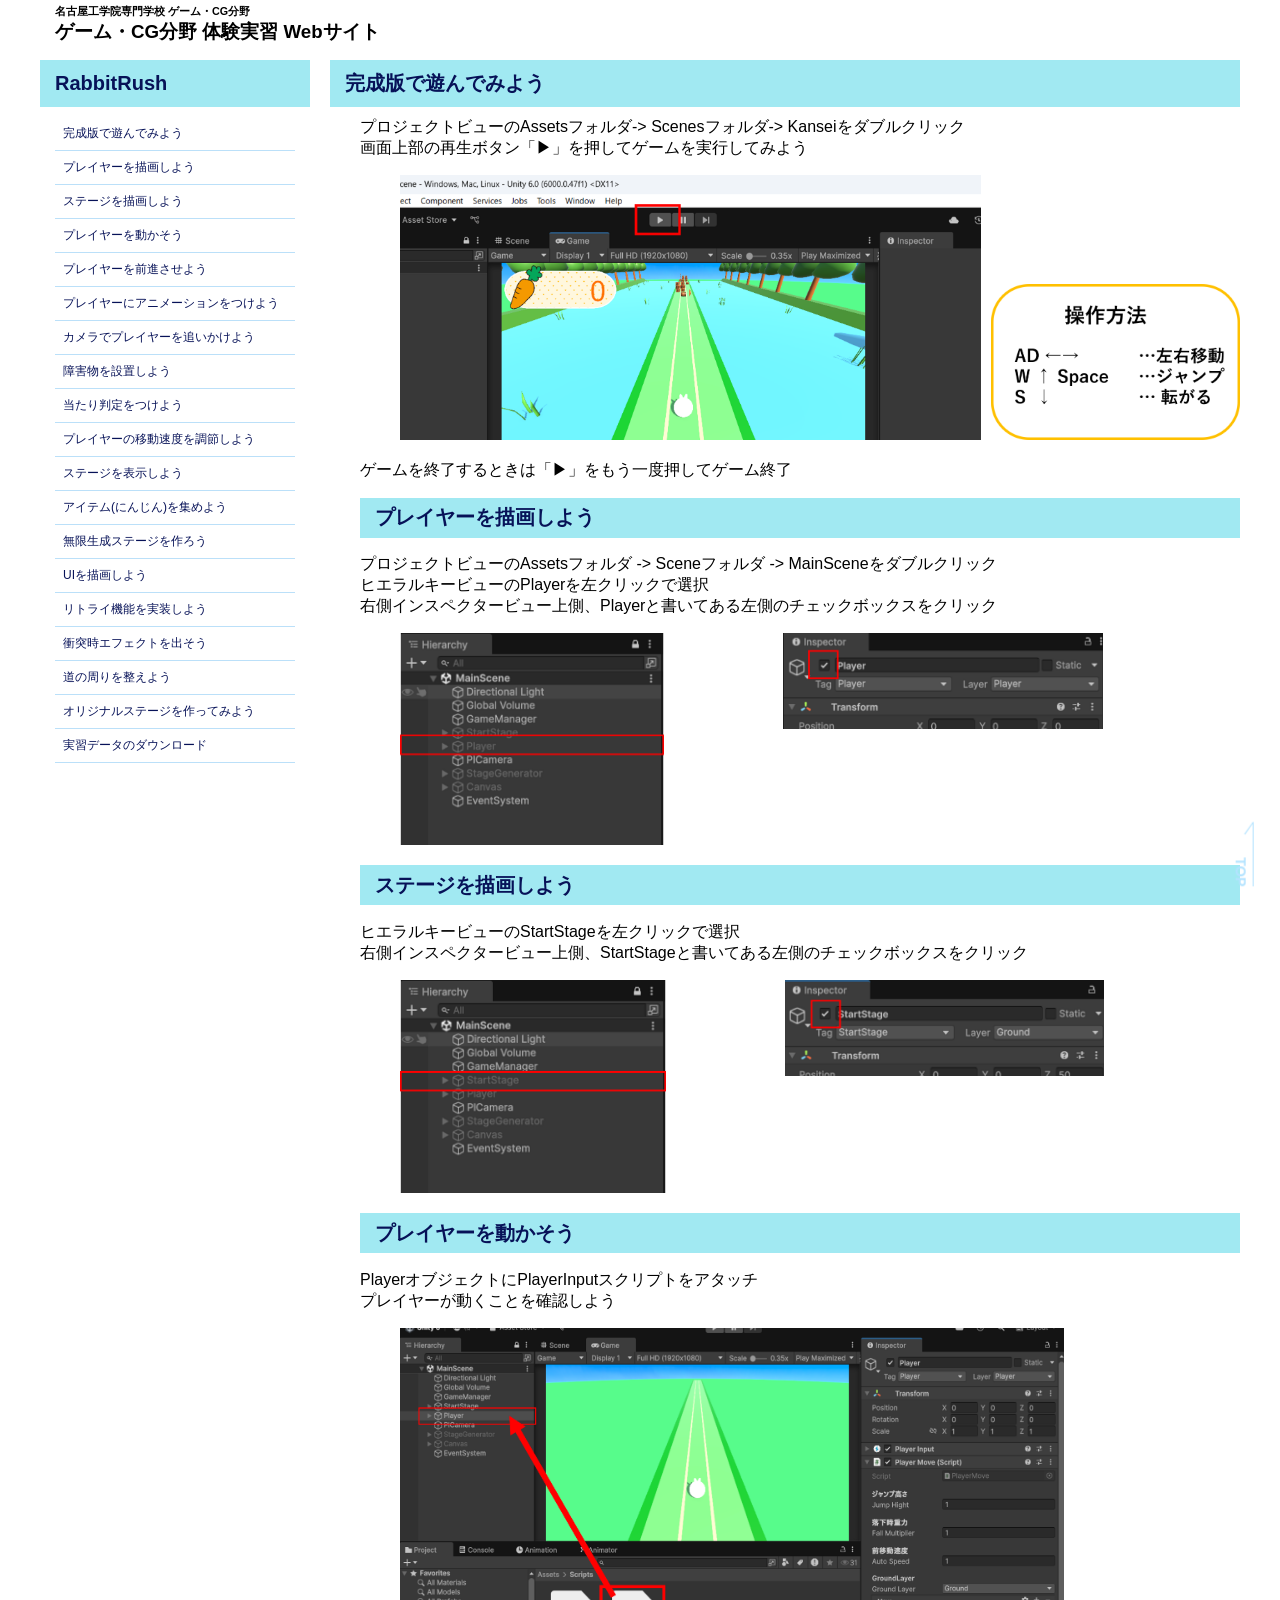
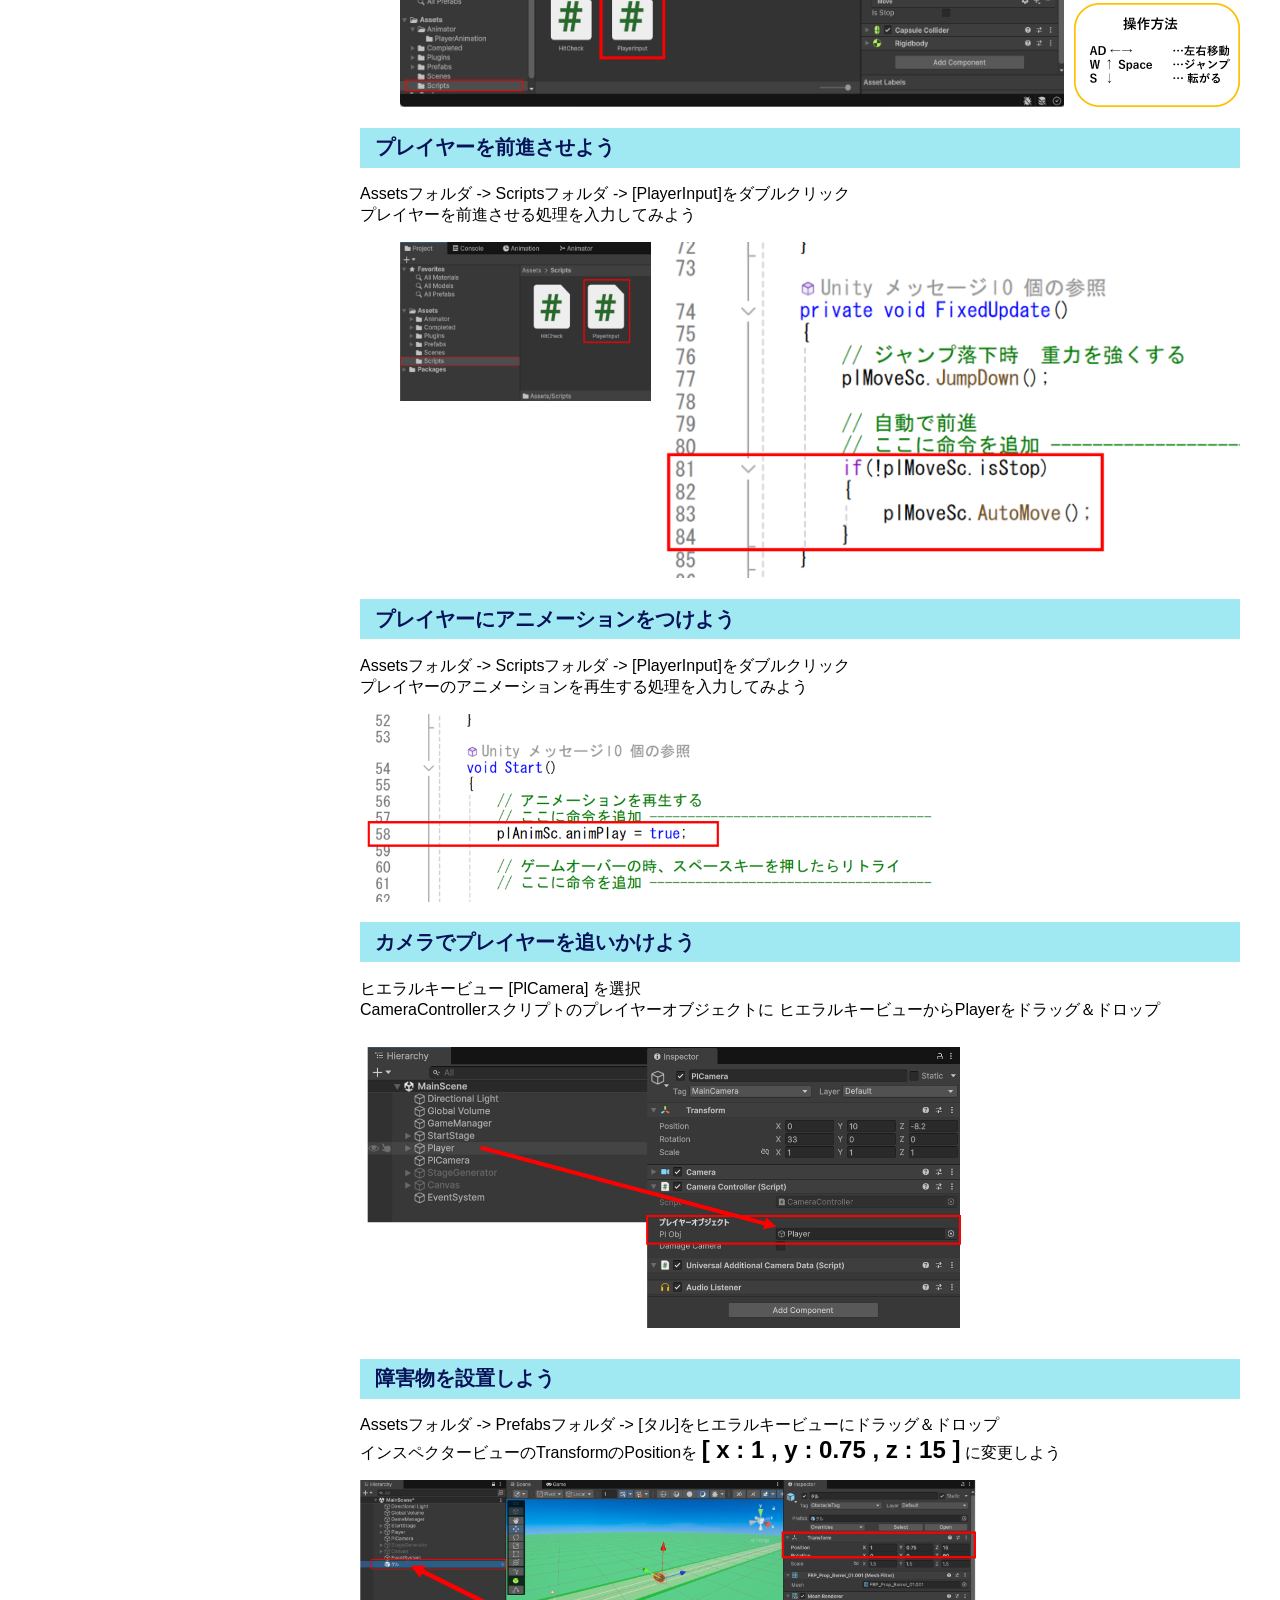
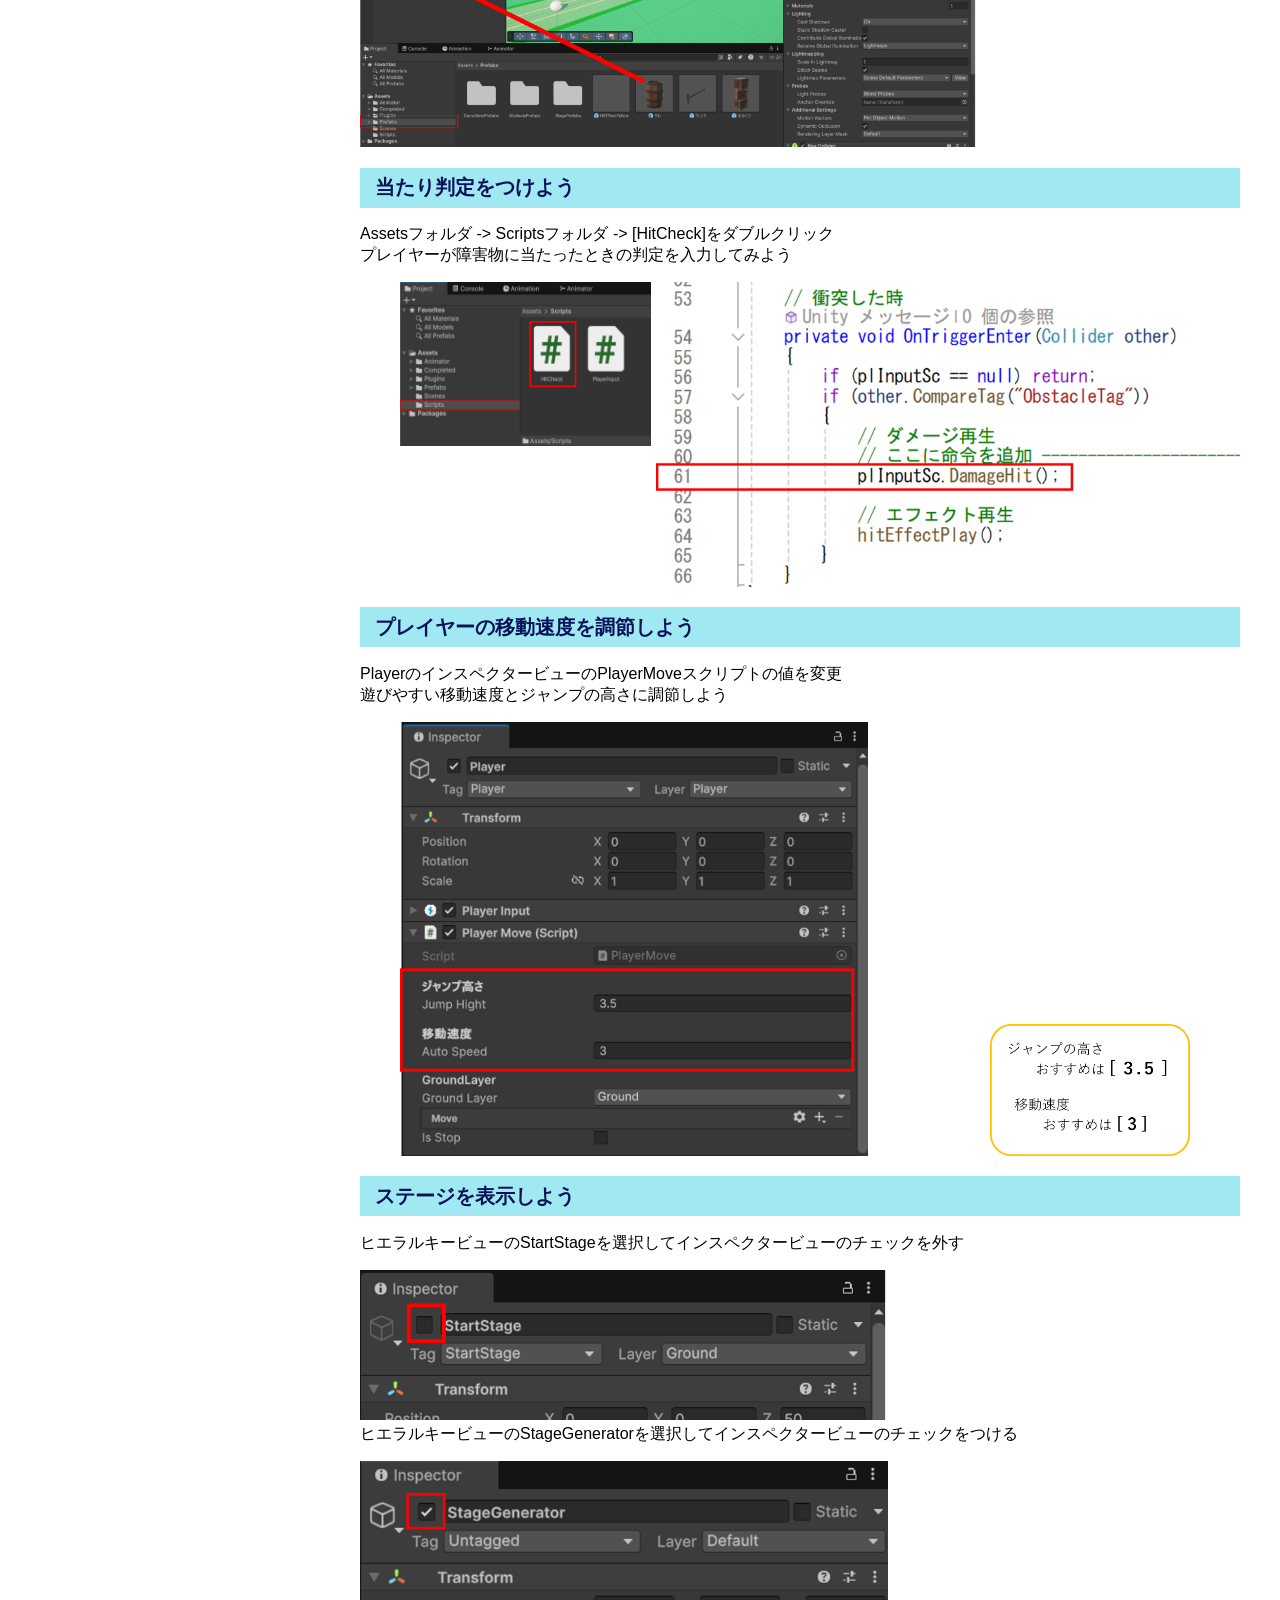
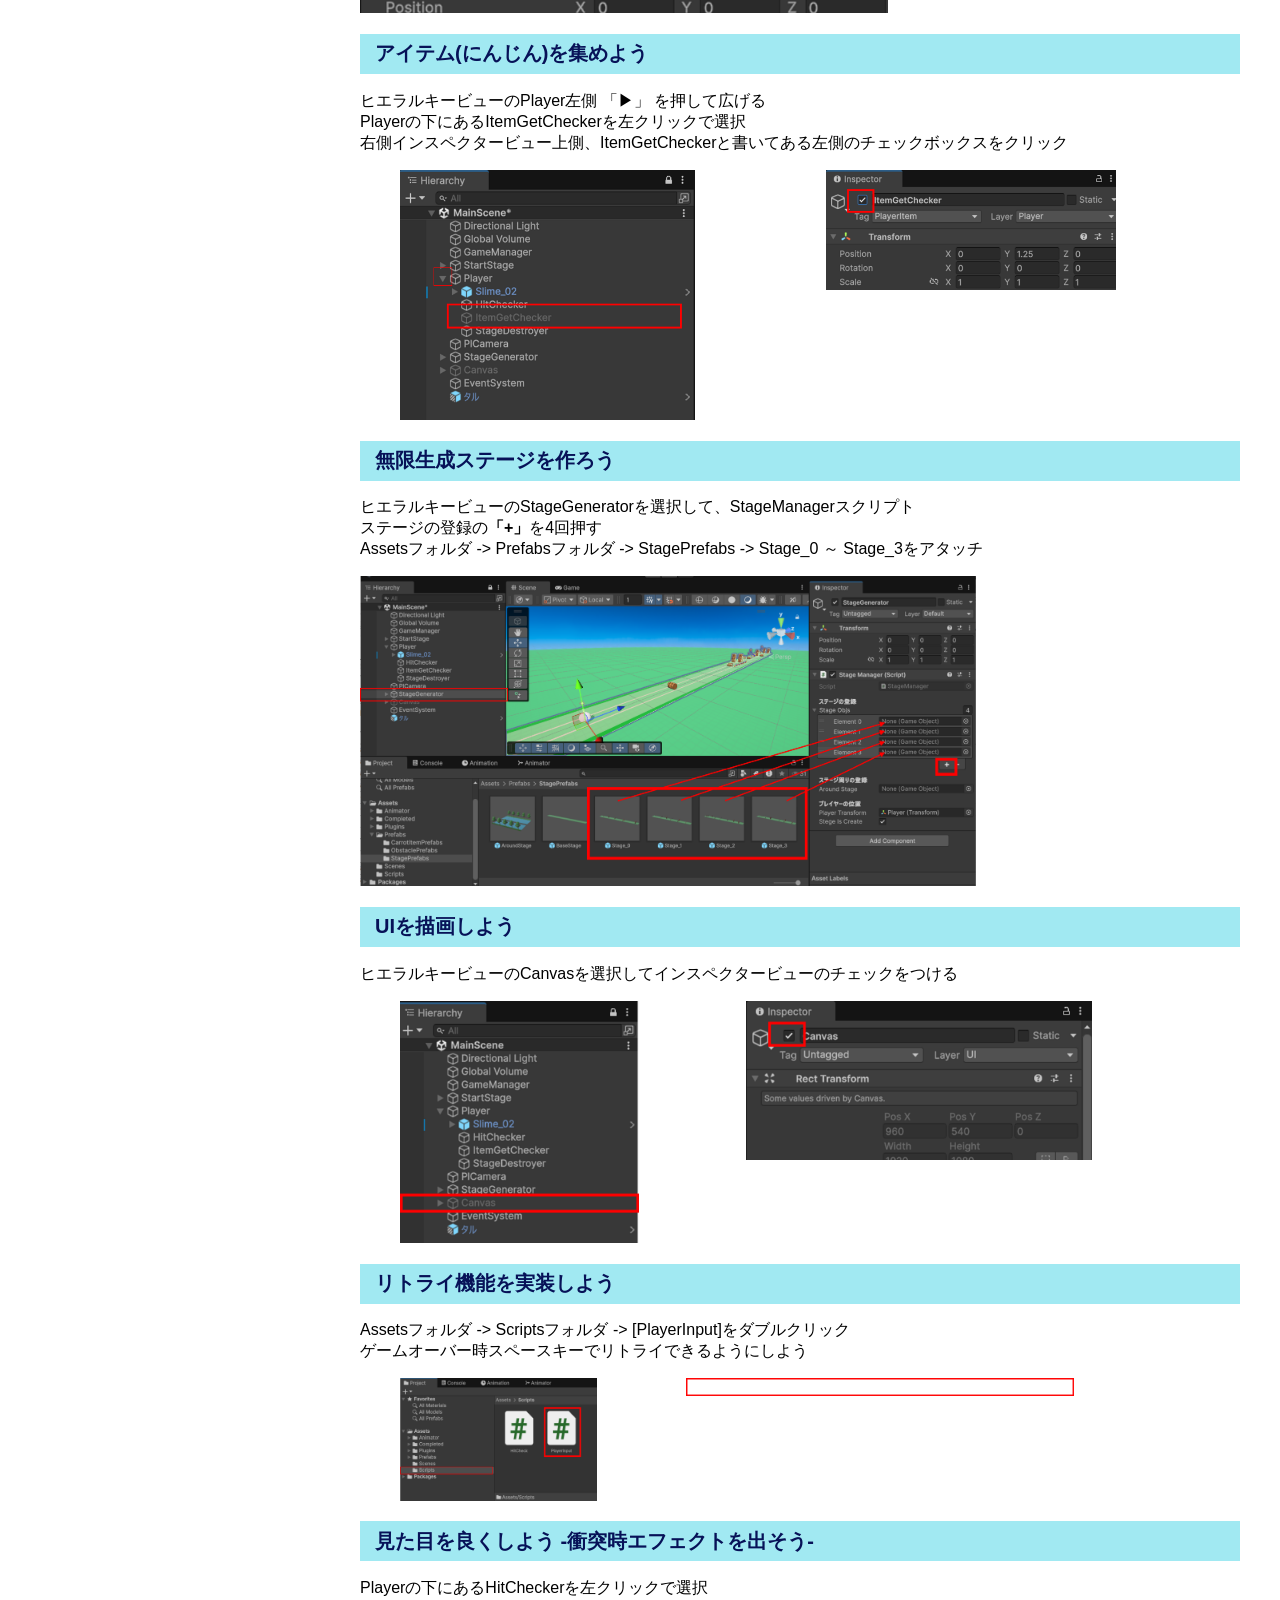
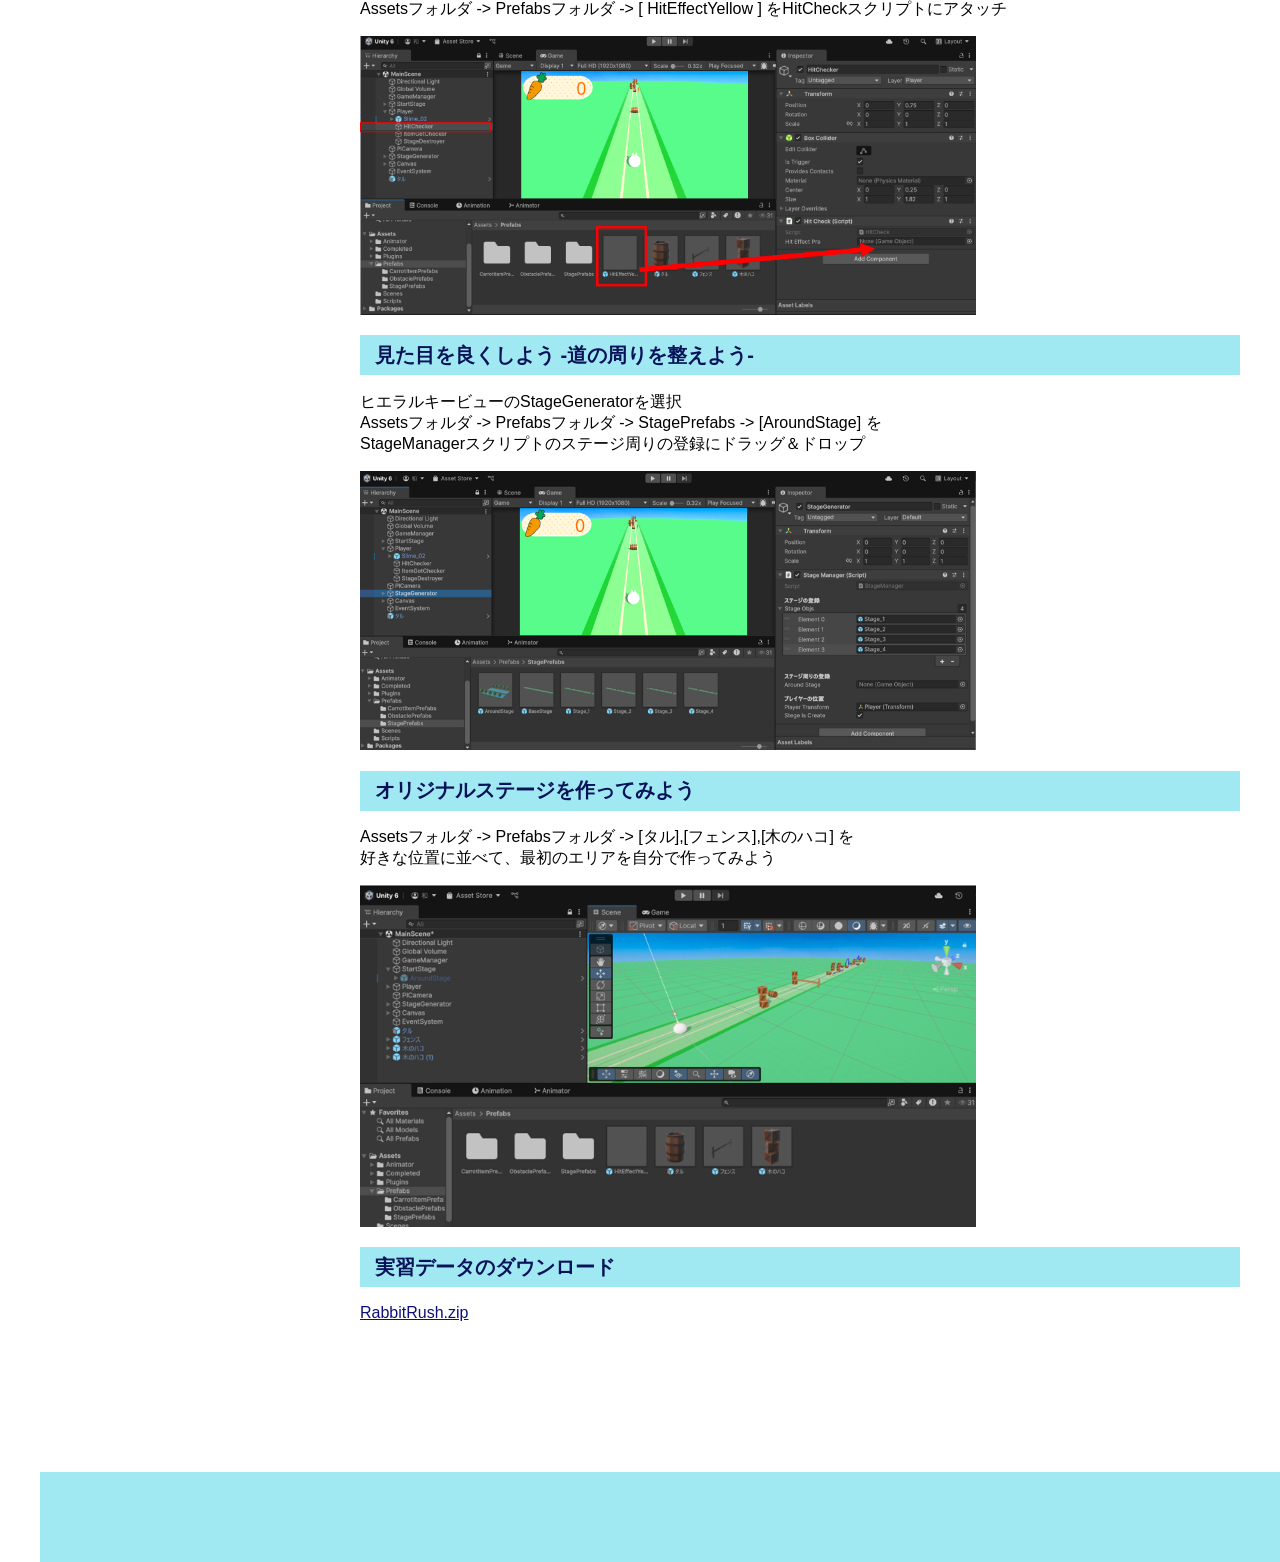
==== commit 632edeeb: "update : ゲーム・CG" ====
--- a/index.html
+++ b/index.html
@@ -9,7 +9,7 @@
     
         <div class="contents">
                 <h6>名古屋工学院専門学校 ゲーム・CG分野</h6>
-            <h3>ゲームCG分野 体験実習 Webサイト</h3>
+            <h3>ゲーム・CG分野 体験実習 Webサイト</h3>
             <div class="header">
                 <div class="title-left">RabbitRush</div>
                 <div class="title-right">完成版で遊んでみよう</div>
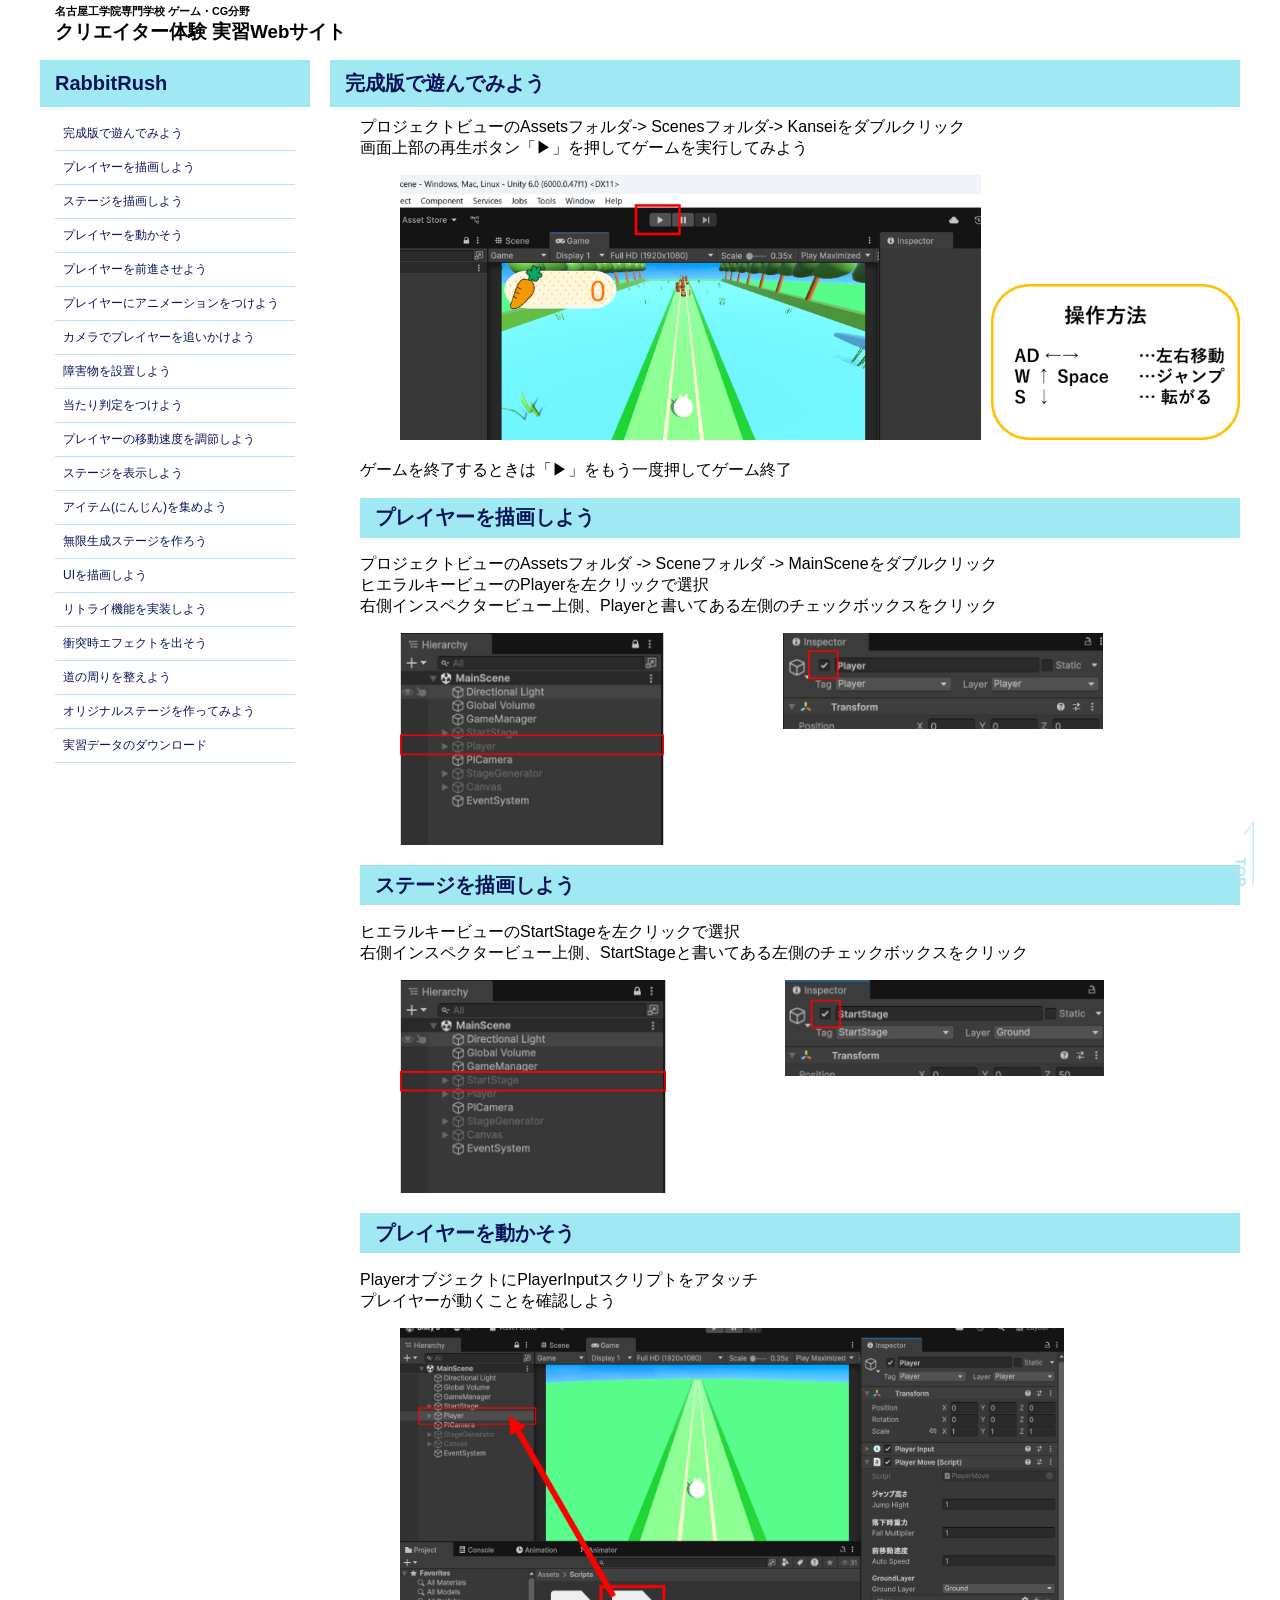
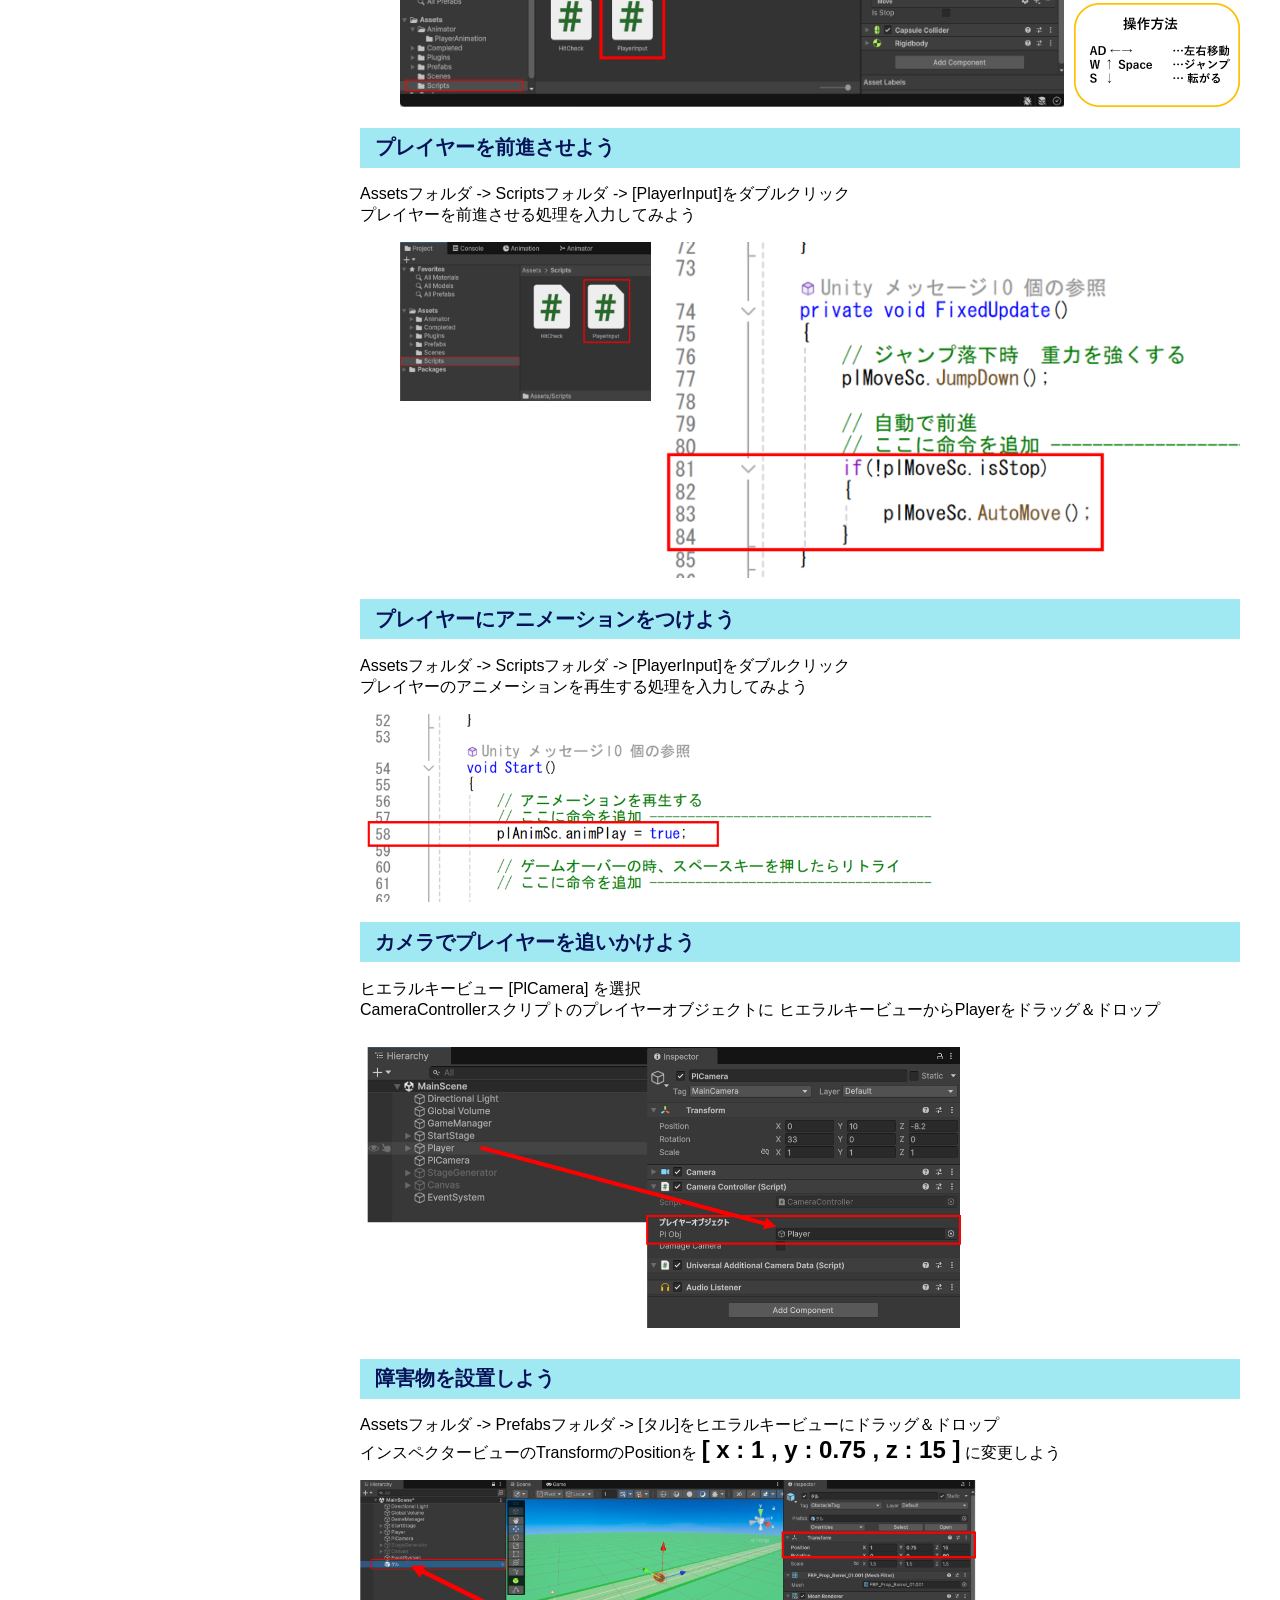
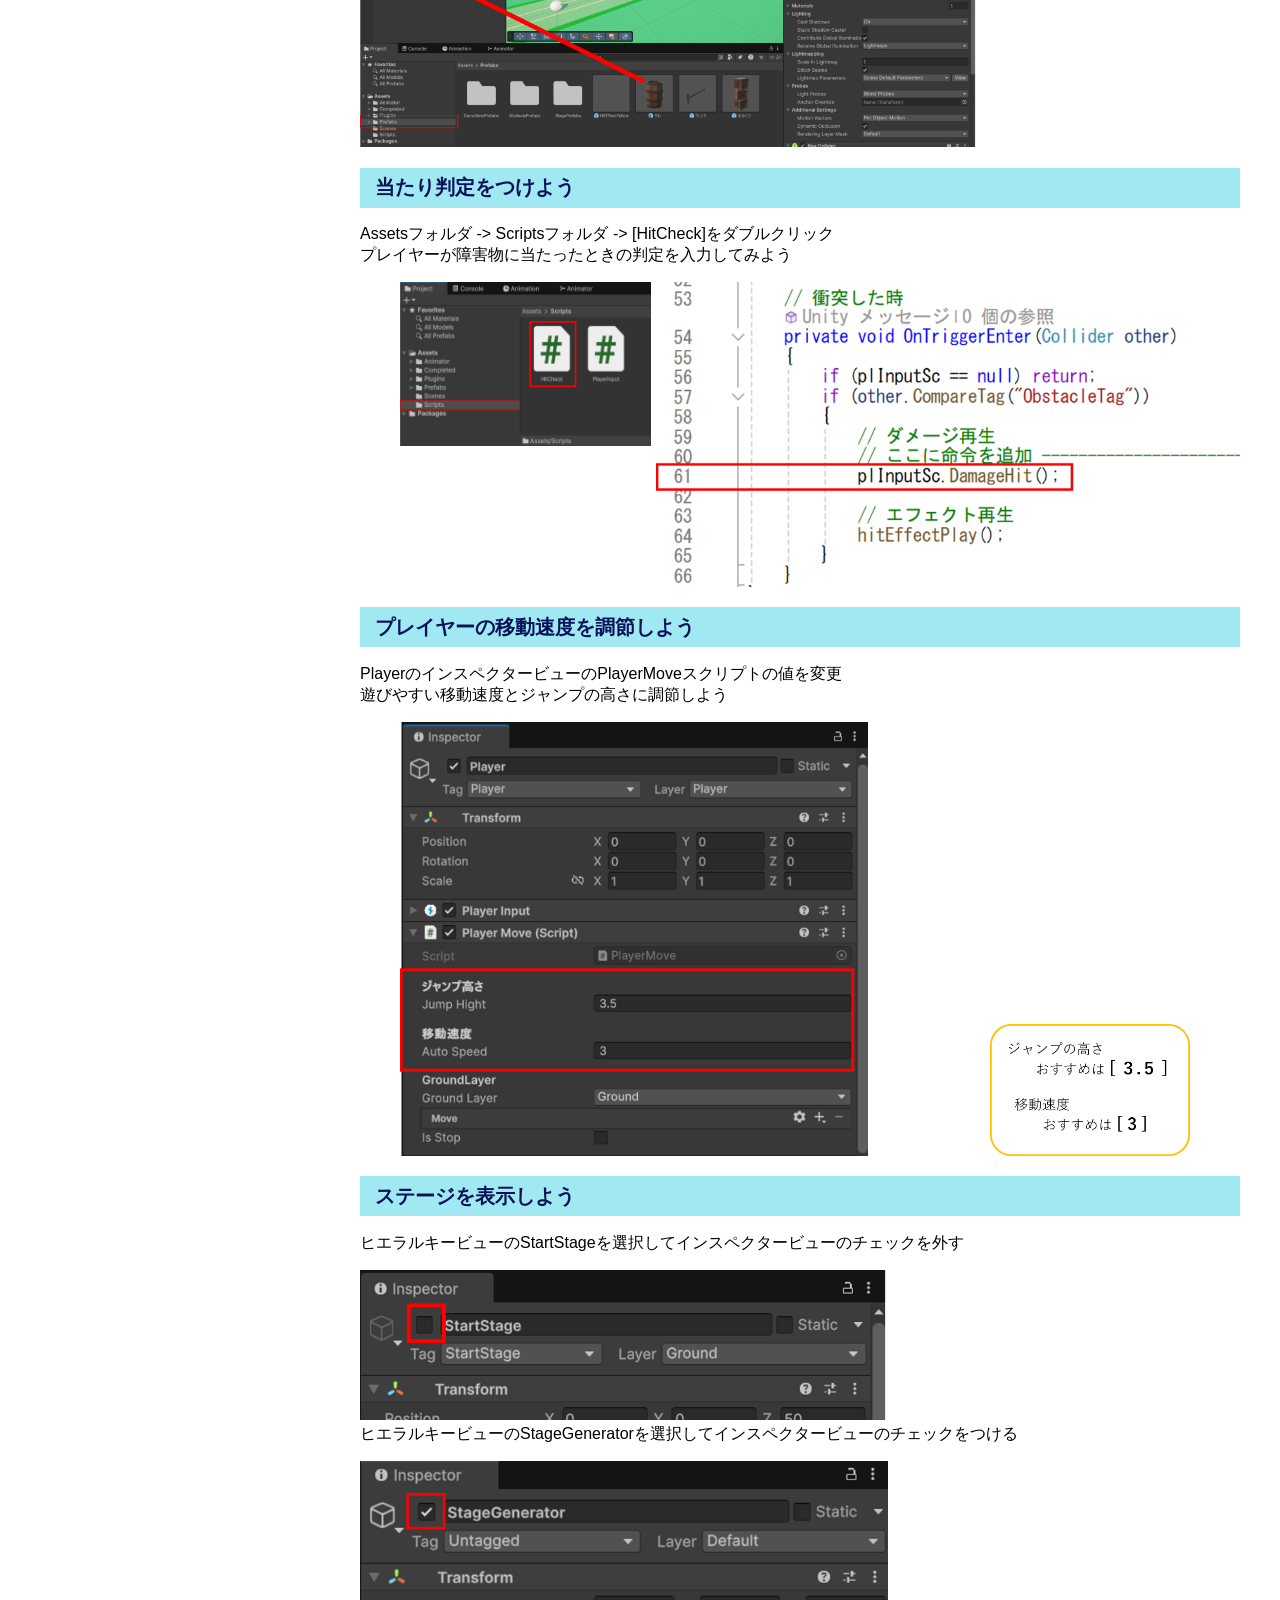
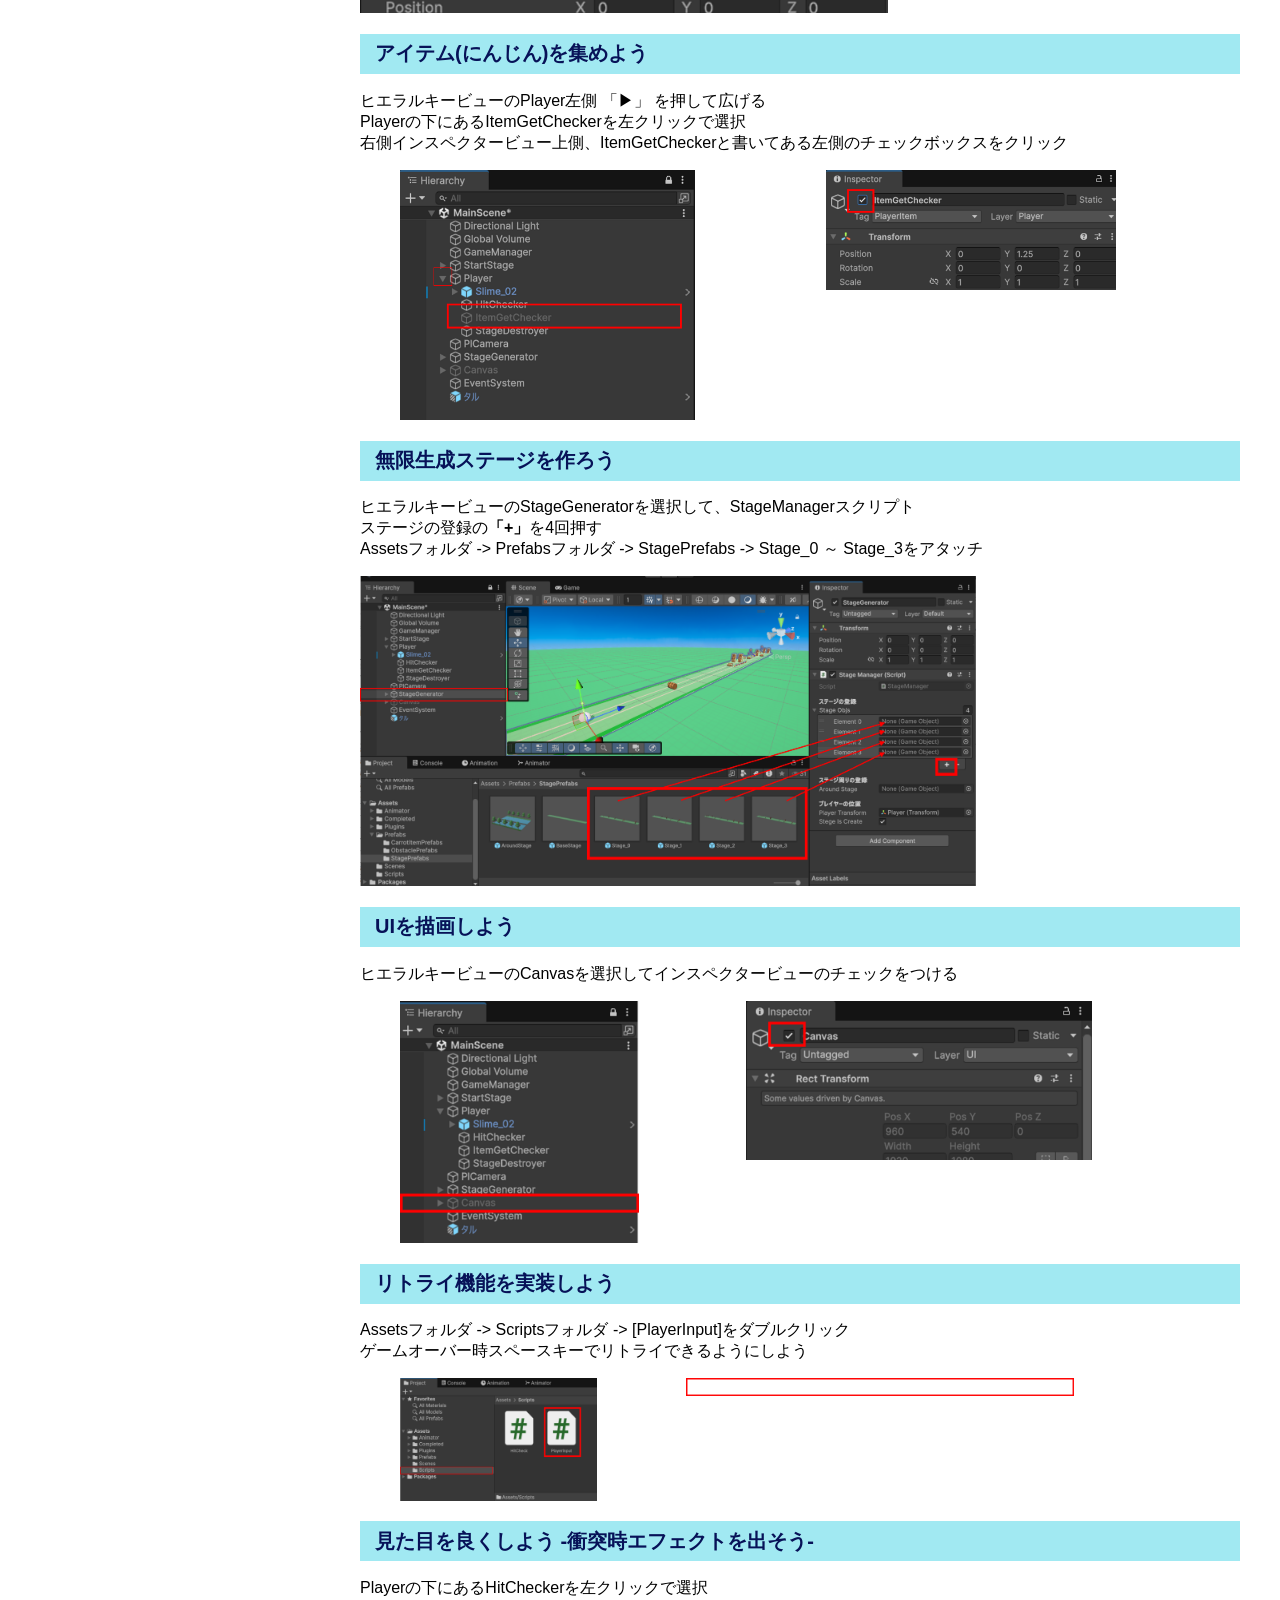
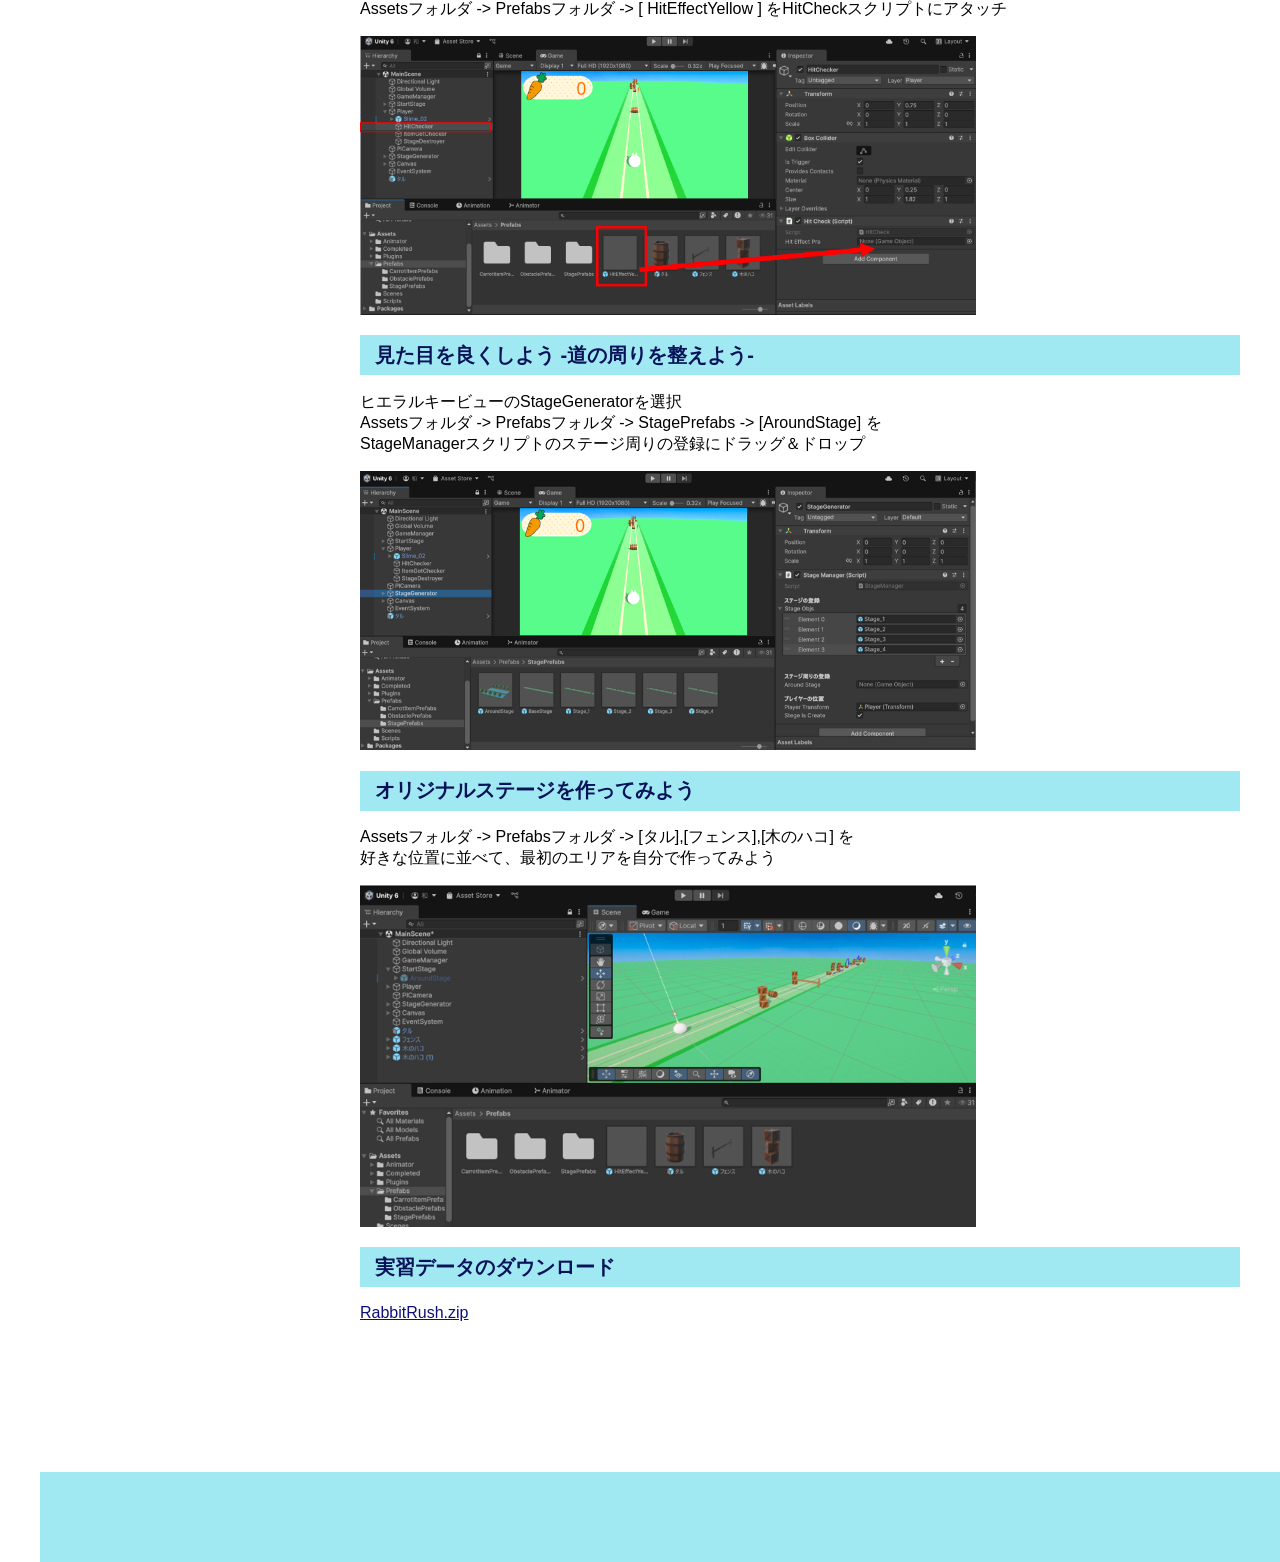
==== commit 51a244ac: "update  text変更" ====
--- a/index.html
+++ b/index.html
@@ -9,7 +9,7 @@
     
         <div class="contents">
                 <h6>名古屋工学院専門学校 ゲーム・CG分野</h6>
-            <h3>ゲーム・CG分野 体験実習 Webサイト</h3>
+            <h3>クリエイター体験 実習Webサイト</h3>
             <div class="header">
                 <div class="title-left">RabbitRush</div>
                 <div class="title-right">完成版で遊んでみよう</div>
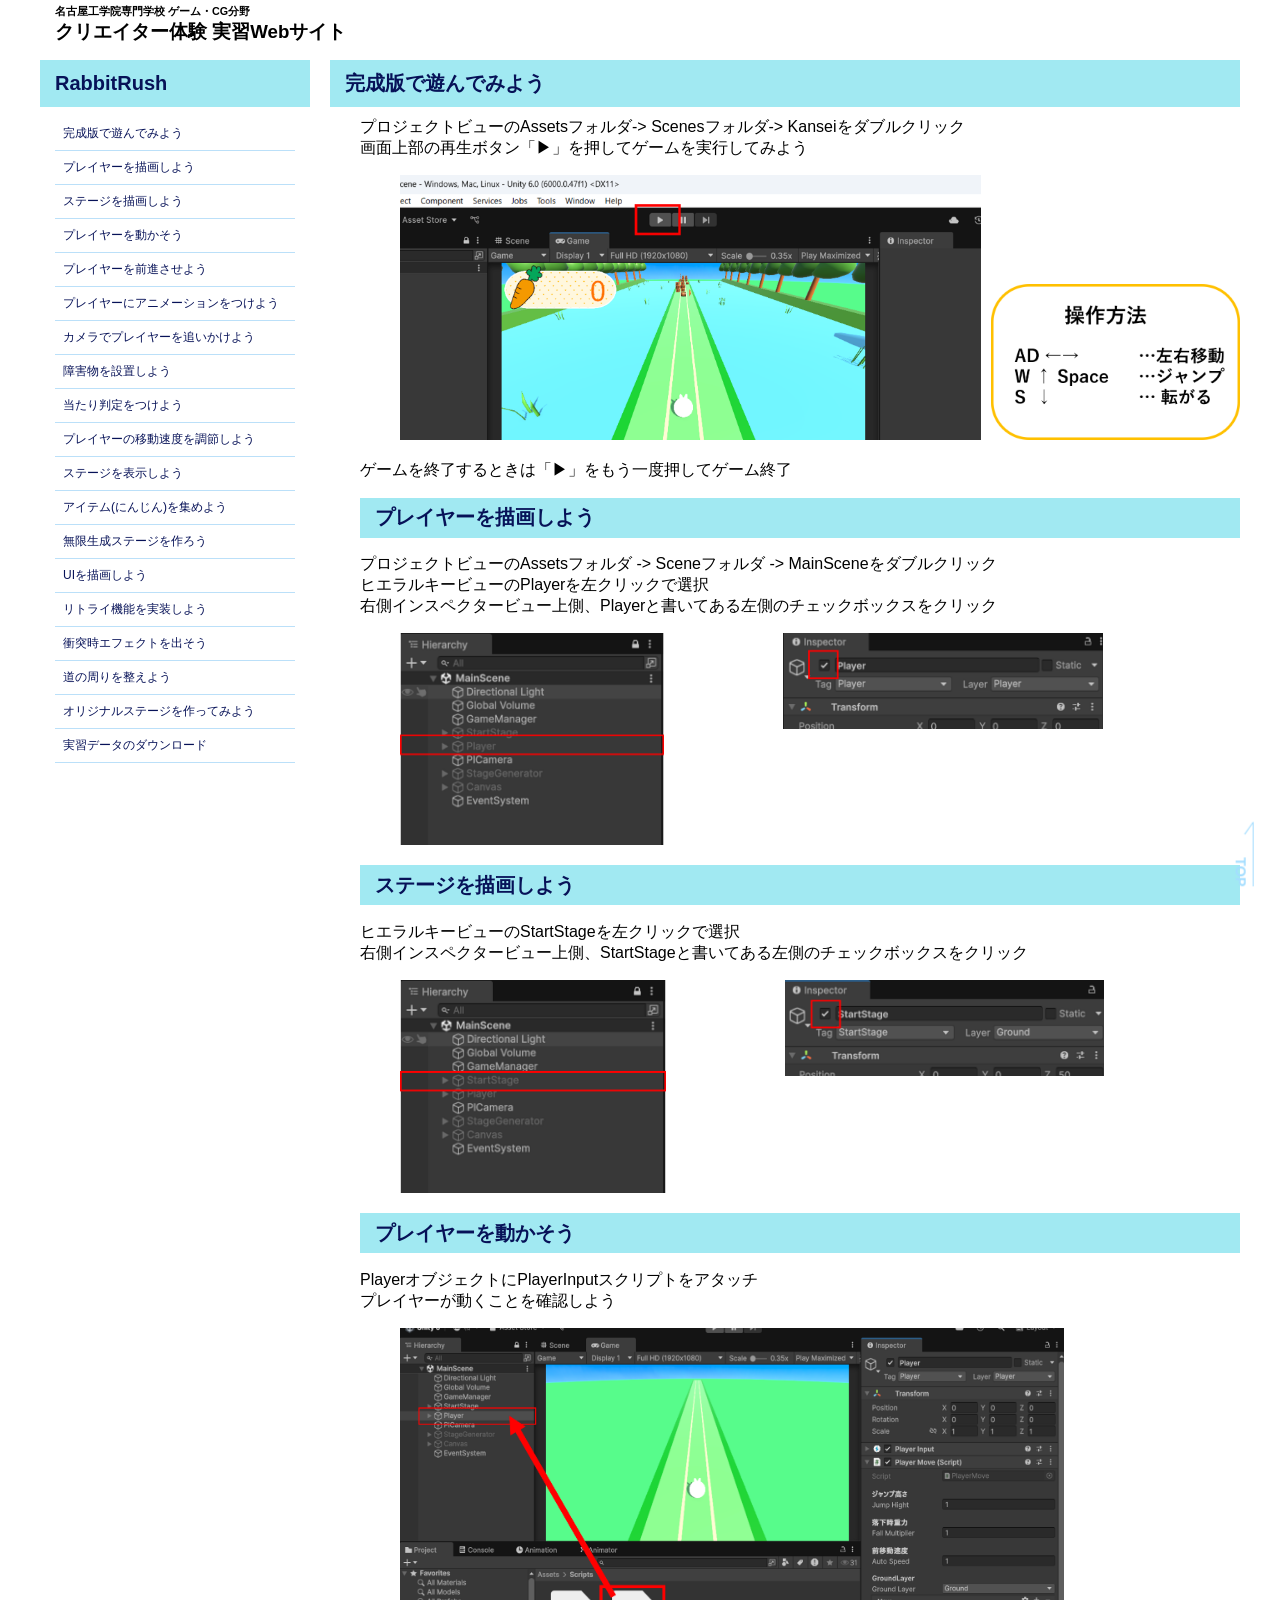
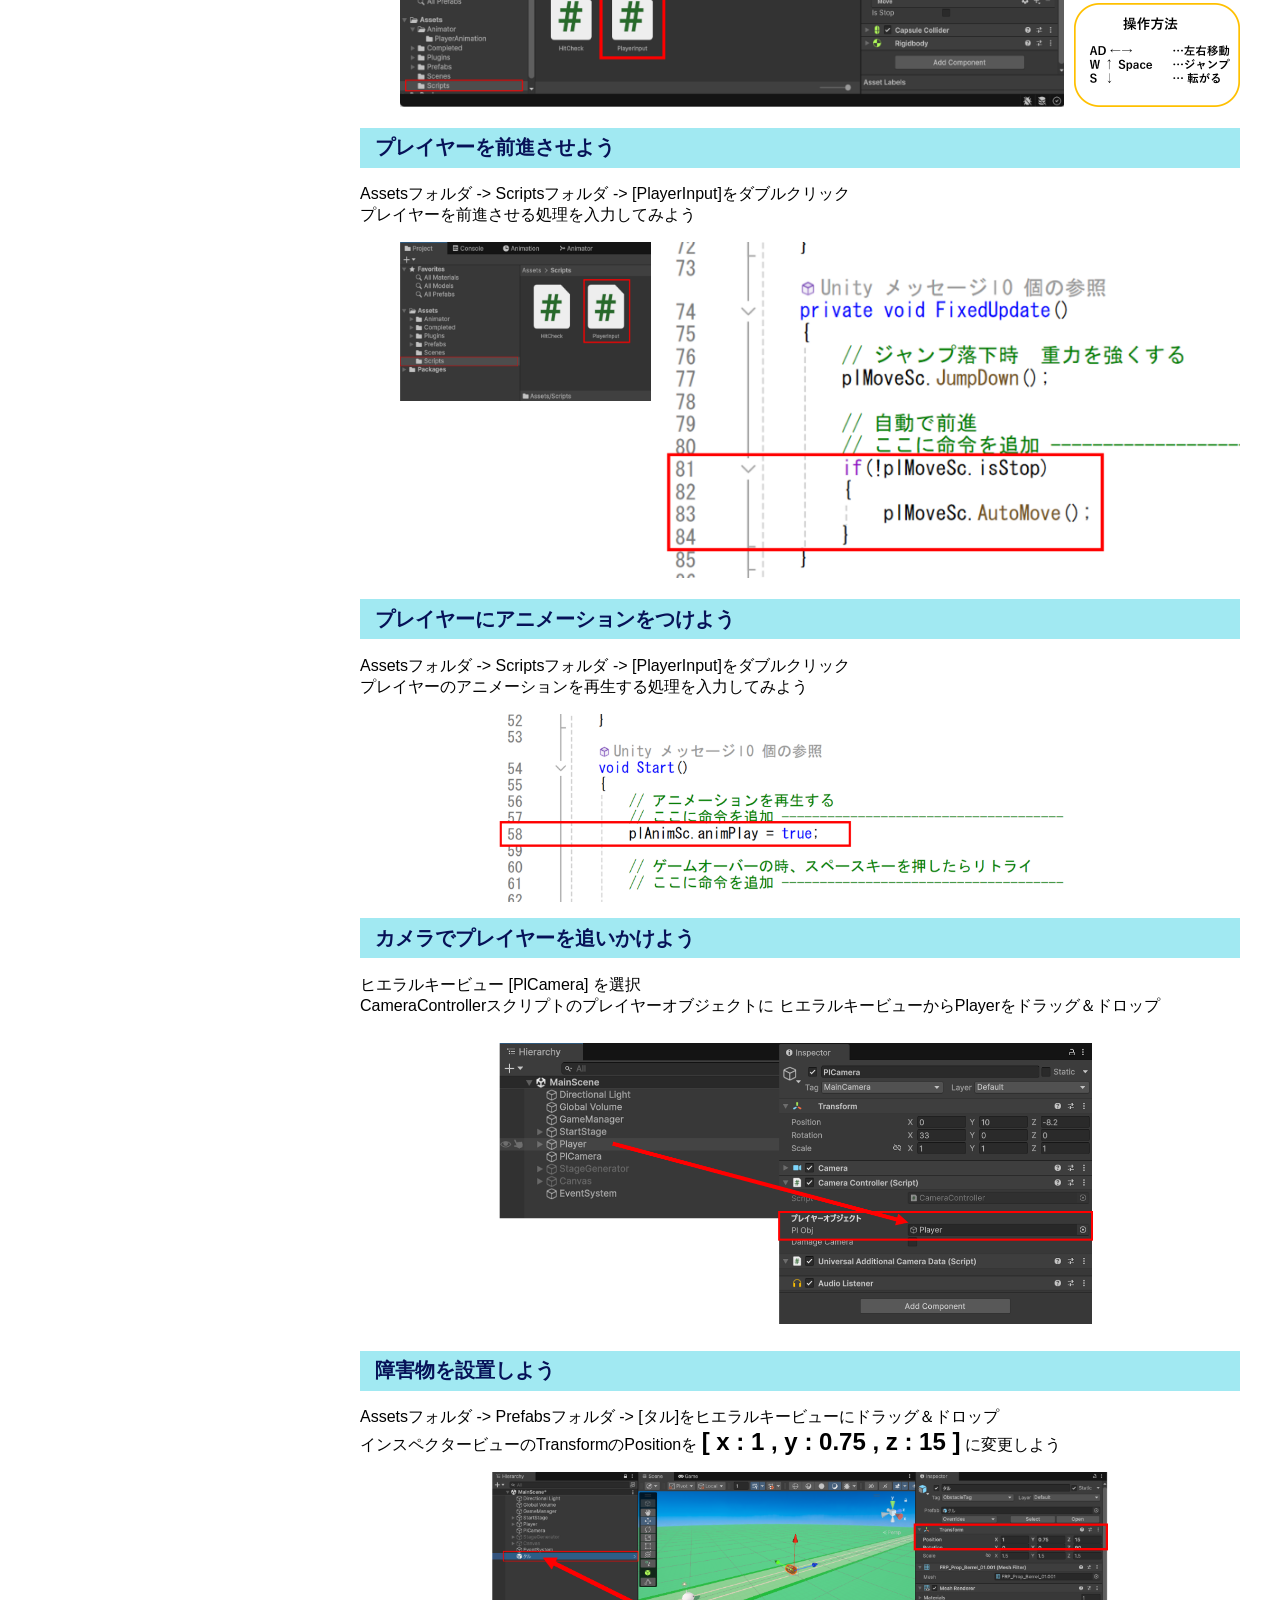
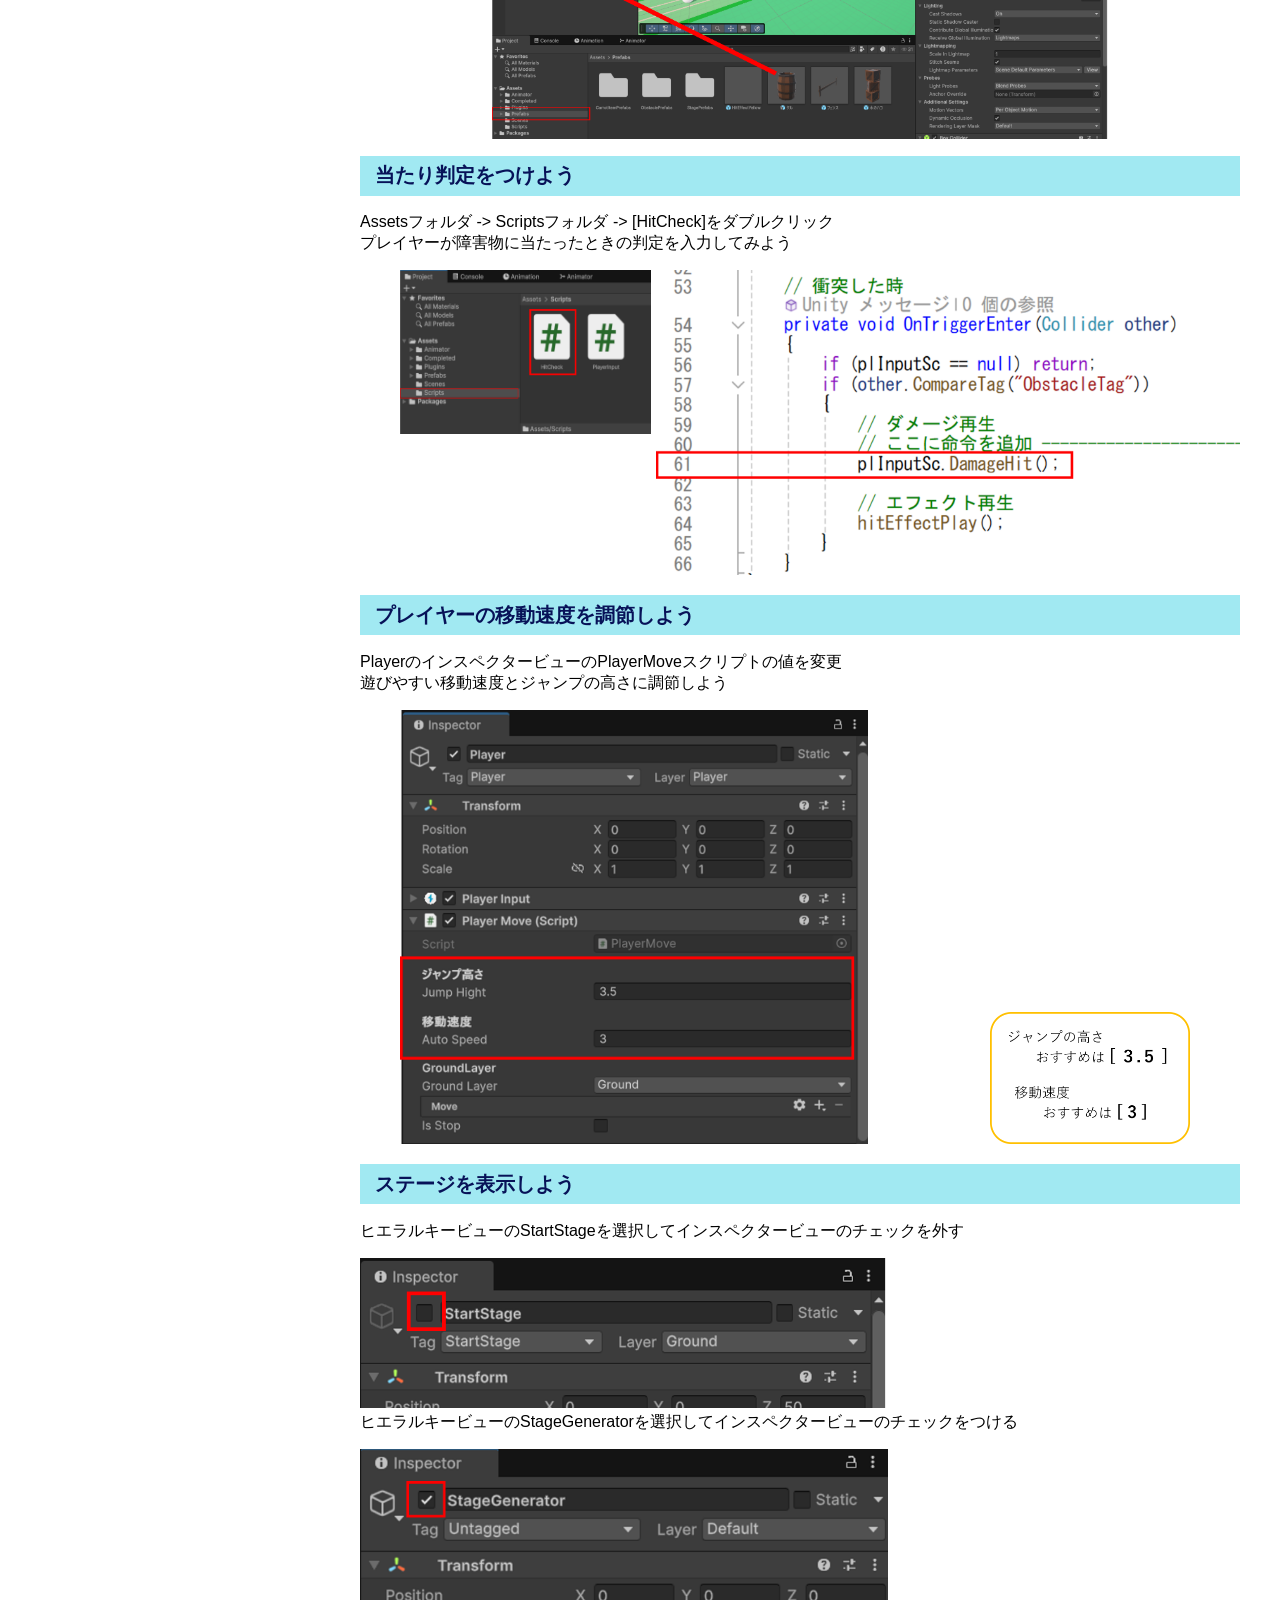
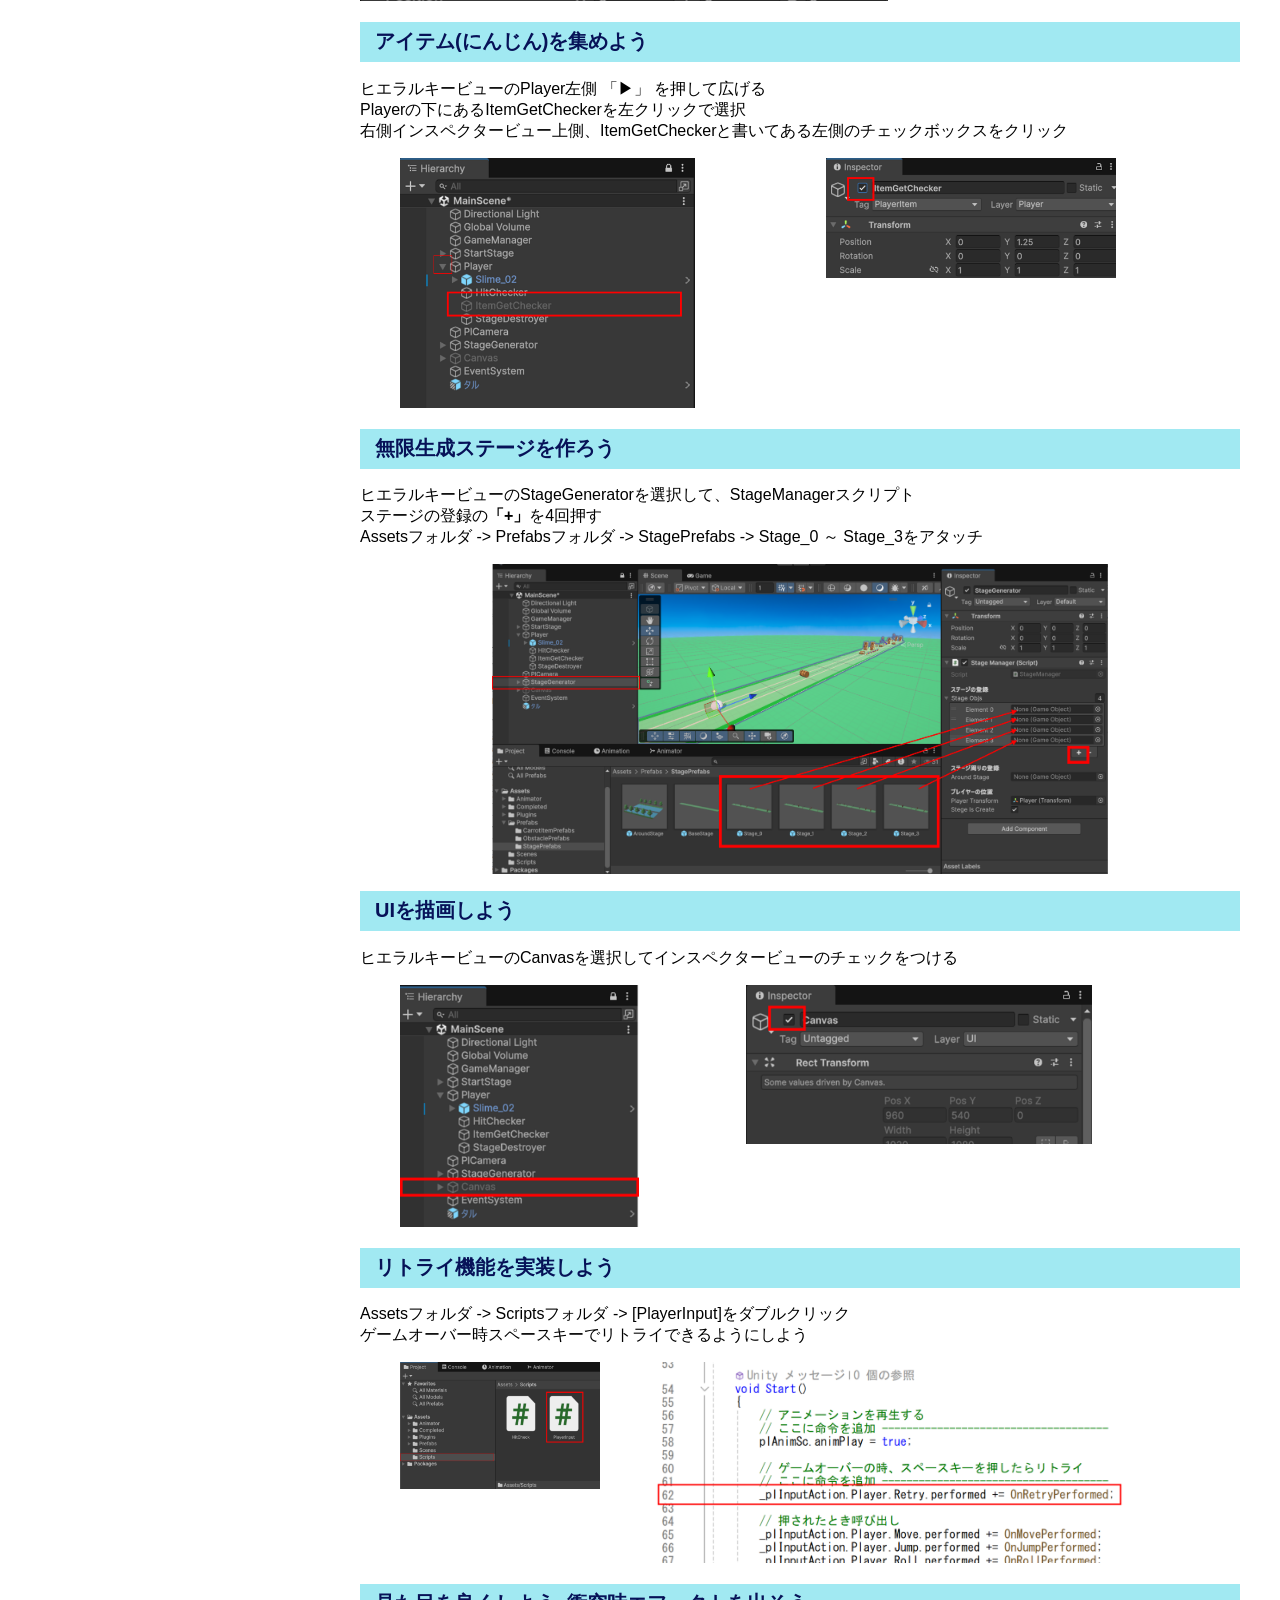
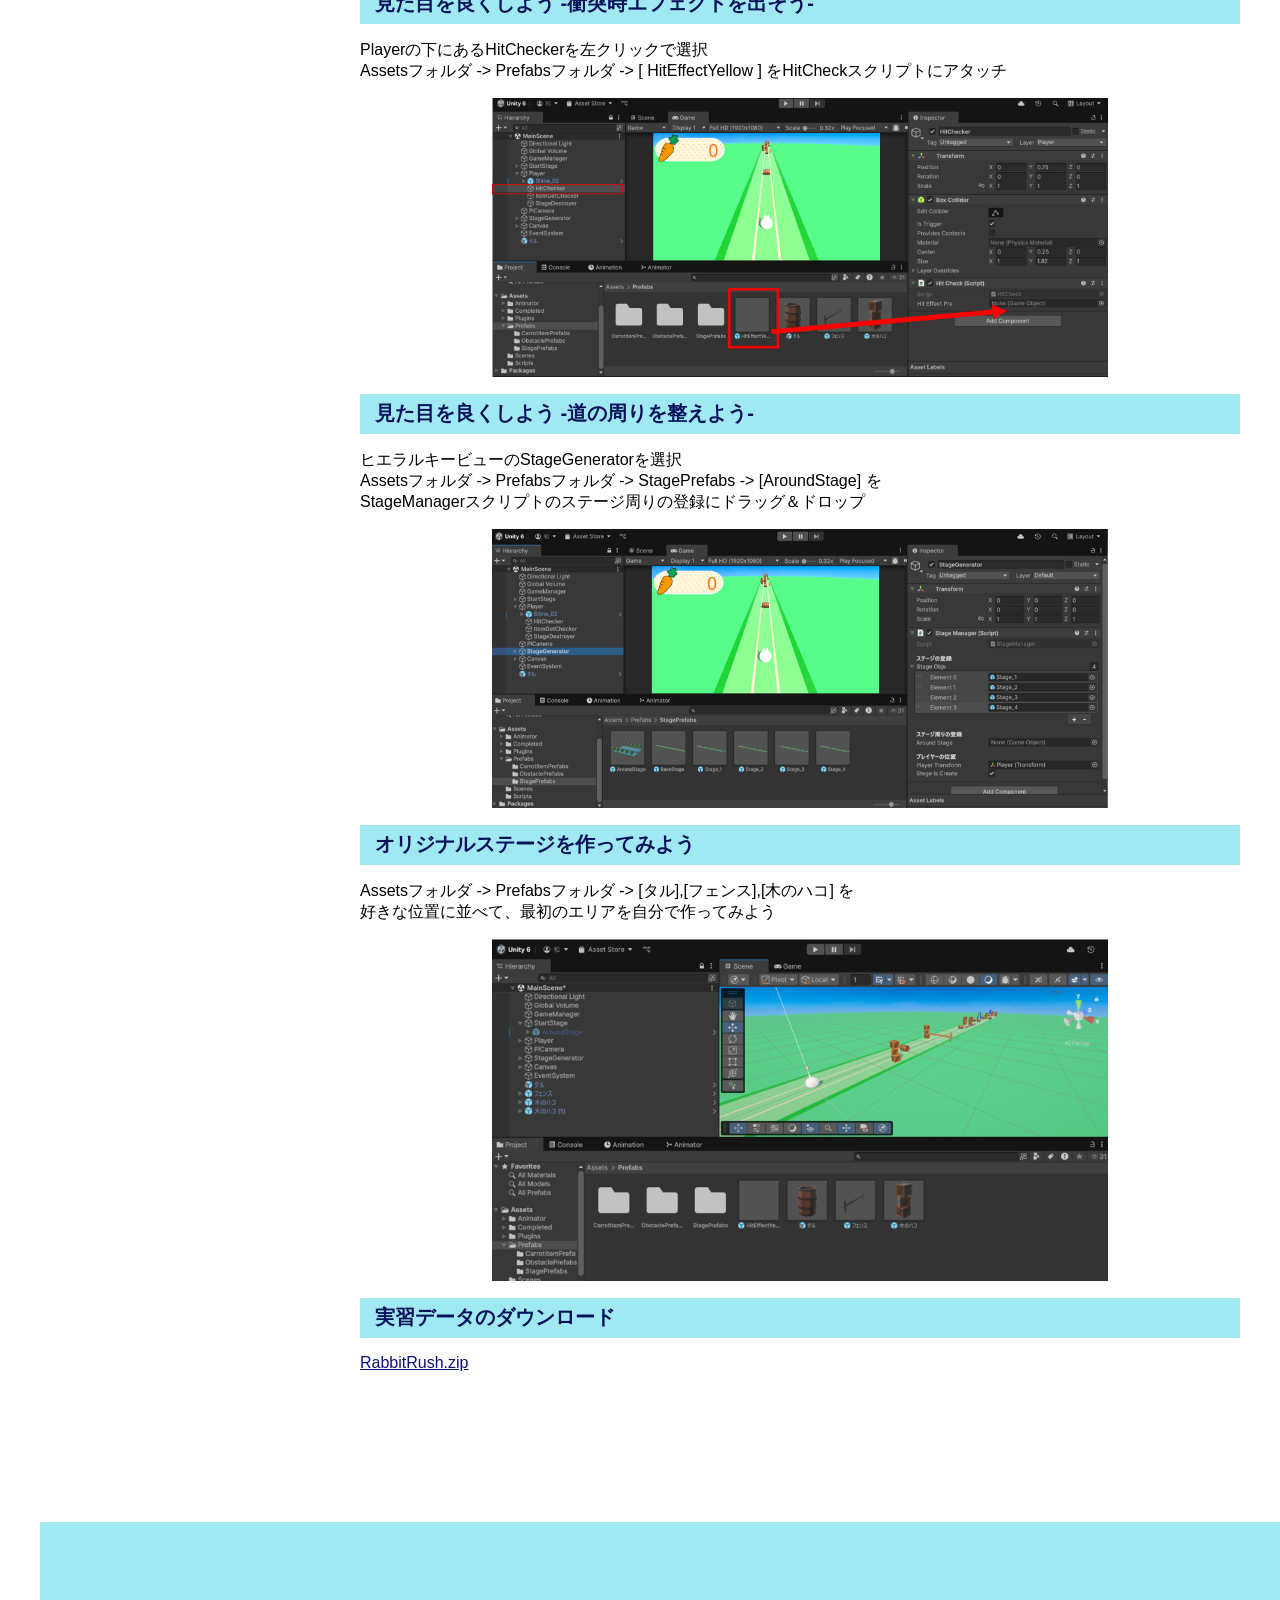
==== commit 971cf178: "update  画像の配置変更" ====
--- a/index.html
+++ b/index.html
@@ -184,7 +184,7 @@
                 <p>Assetsフォルダ -> Scriptsフォルダ -> [PlayerInput]をダブルクリック<br>
                 ゲームオーバー時スペースキーでリトライできるようにしよう </p>
                     <ul class="lesson15">
-                        <li><img src="RunGame/image/14-1.png" alt="説明画像stage"></li>
+                        <li><img src="RunGame/image/4-1.png" alt="説明画像stage"></li>
                         <li><img src="RunGame/image/14-2.png" alt="説明画像stage"></li>
                 </ul>
             </section>
--- a/style.css
+++ b/style.css
@@ -219,22 +219,26 @@
 }
 
 .lesson6{
-    text-align: center;
-
-        width: 70%;
-        height :auto;
-        max-width: none;
-}
+    display: block;
+    margin: 0 auto;
+
+        width: 70%;
+        height :auto;
+        max-width: none;
+}
+
 
 .lesson7{
-    text-align: center;
-        width: 70%;
+    display: block;
+    margin: 0 auto;
+    width: 70%;
         height :auto;
         max-width: none;
 }
 
 .lesson8{
-    text-align: center;
+    display: block;
+    margin: 0 auto;
         width: 70%;
         height :auto;
         max-width: none;
@@ -299,7 +303,8 @@
 }
 
 .lesson13{
-        text-align: center;
+    display: block;
+    margin: 0 auto;
         width: 70%;
         height :auto;
         max-width: none;
@@ -325,28 +330,38 @@
 
     align-items: flex-start;/*上揃え*/
 
-    img {
-    width: 70%;
+    li:nth-child(1){
+    flex:3;}
+
+    li:nth-child(2){
+    flex:7;
+    }
+
+    img {
+    width: 80%;
     height :auto;
     max-width: none;}
 }
 
 .lesson16{
-        text-align: center;
+    display: block;
+    margin: 0 auto;
         width: 70%;
         height :auto;
         max-width: none;
 }
 
 .lesson17{
-        text-align: center;
+    display: block;
+    margin: 0 auto;
         width: 70%;
         height :auto;
         max-width: none;
 }
 
 .lesson18{
-        text-align: center;
+    display: block;
+    margin: 0 auto;
         width: 70%;
         height :auto;
         max-width: none;
@@ -373,7 +388,7 @@
     transform: rotate(90deg);
     font-size: 90%;
     line-height: 1.5rem;
-    color: #b3e3ff;
+    color: #a3ddff;
     padding: 0 0 0 35px;
     border-top: solid 1px;
 }
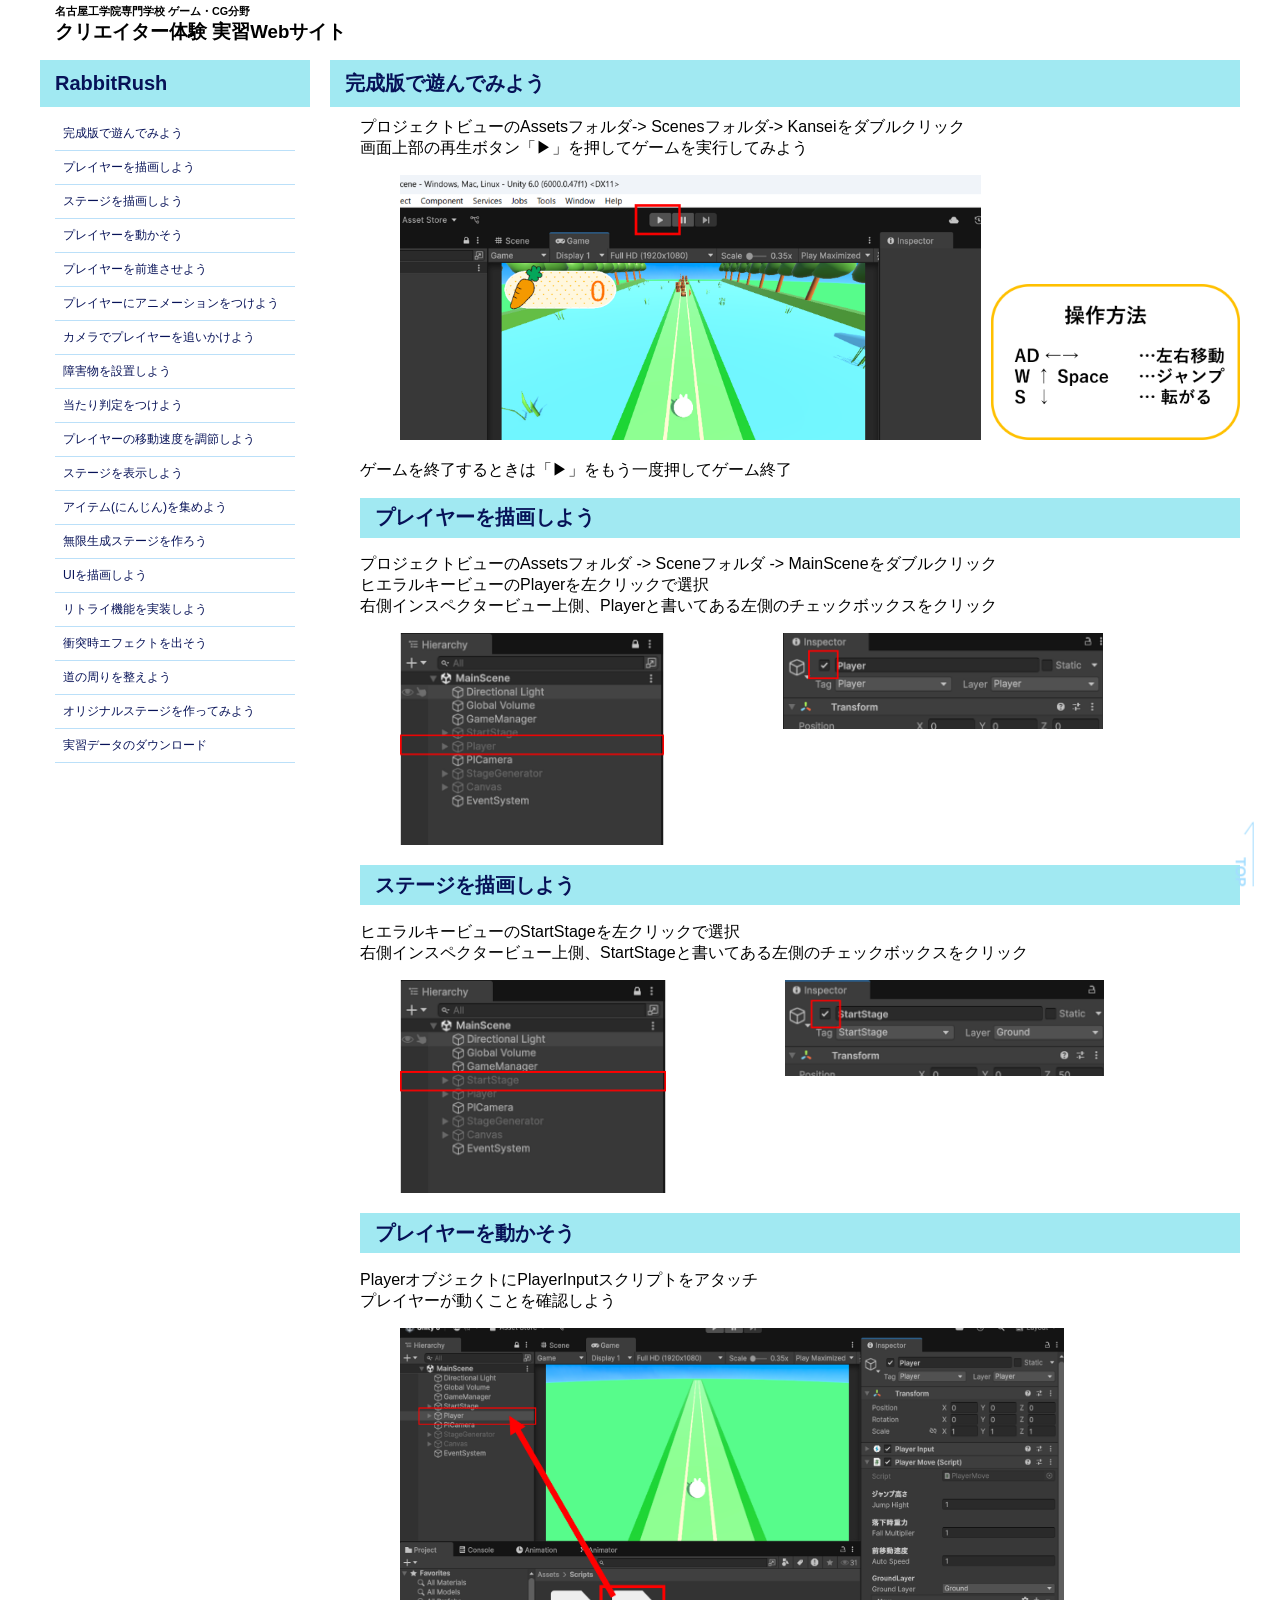
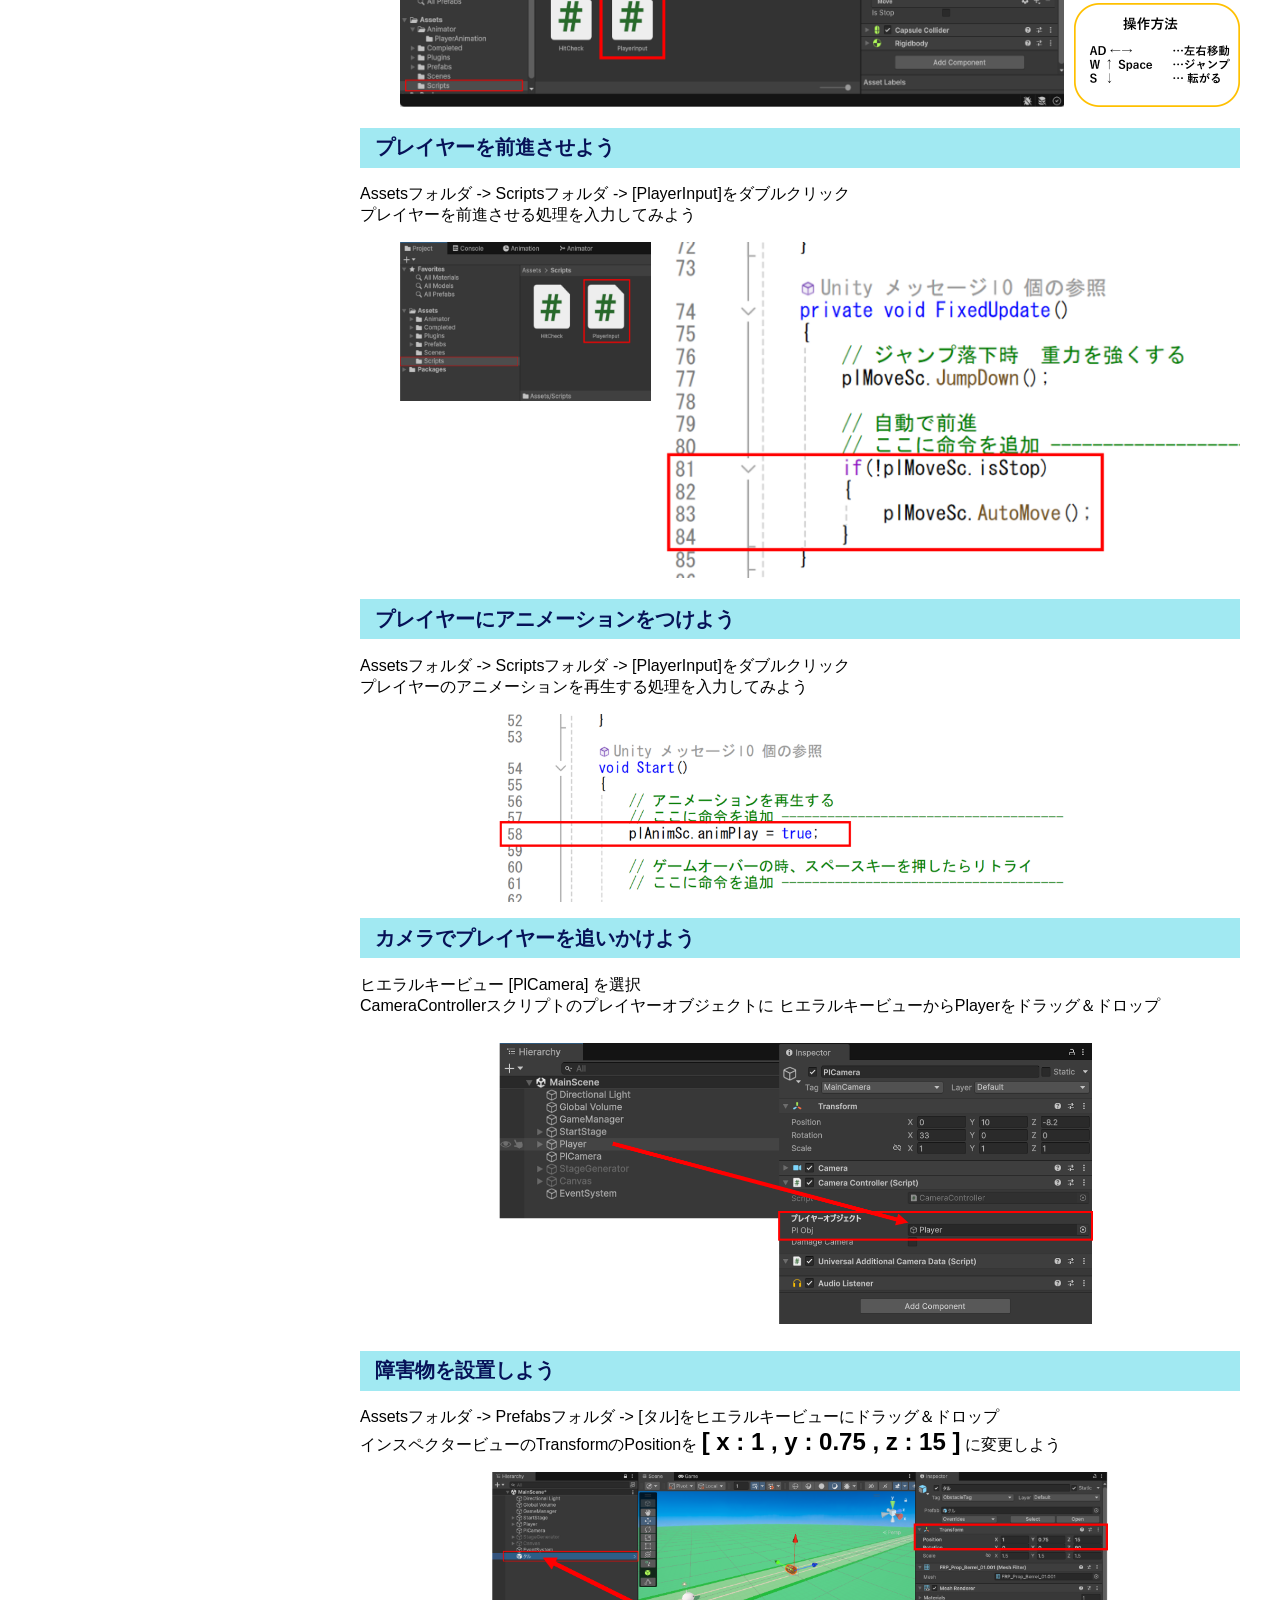
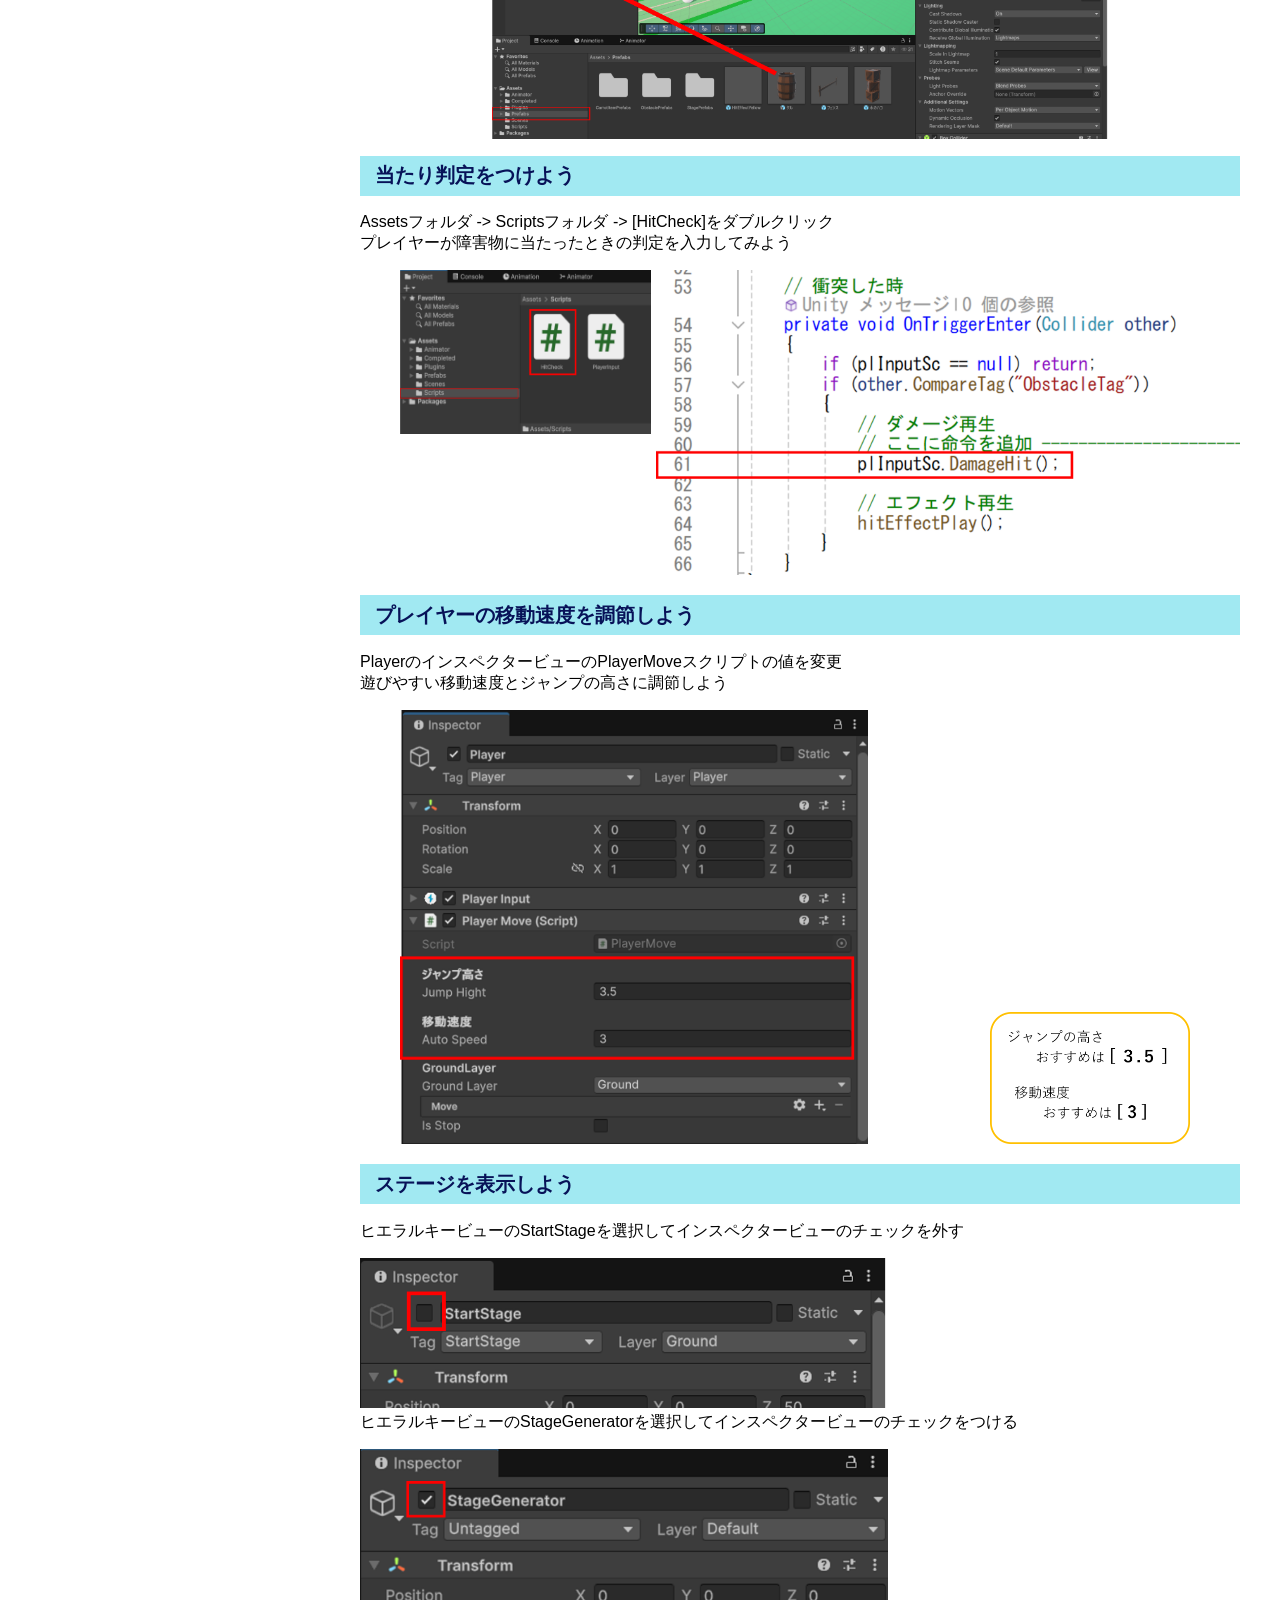
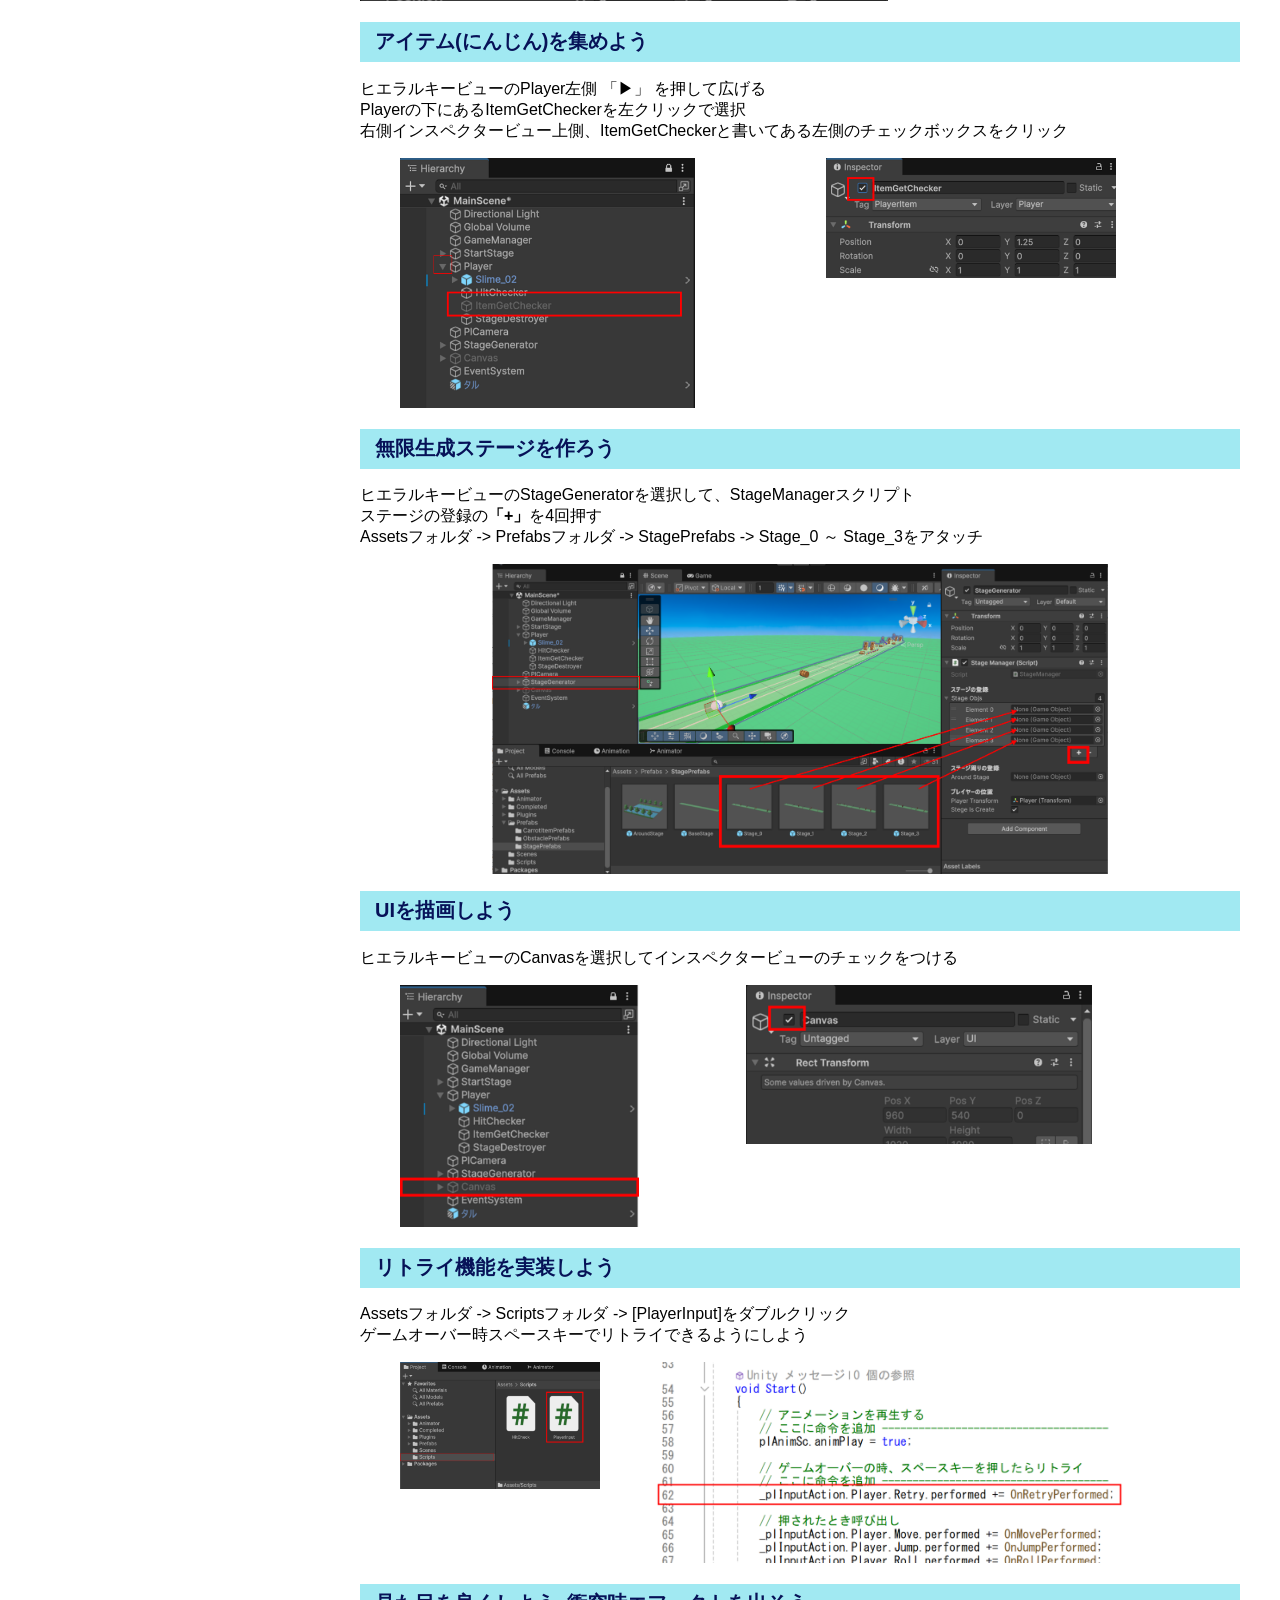
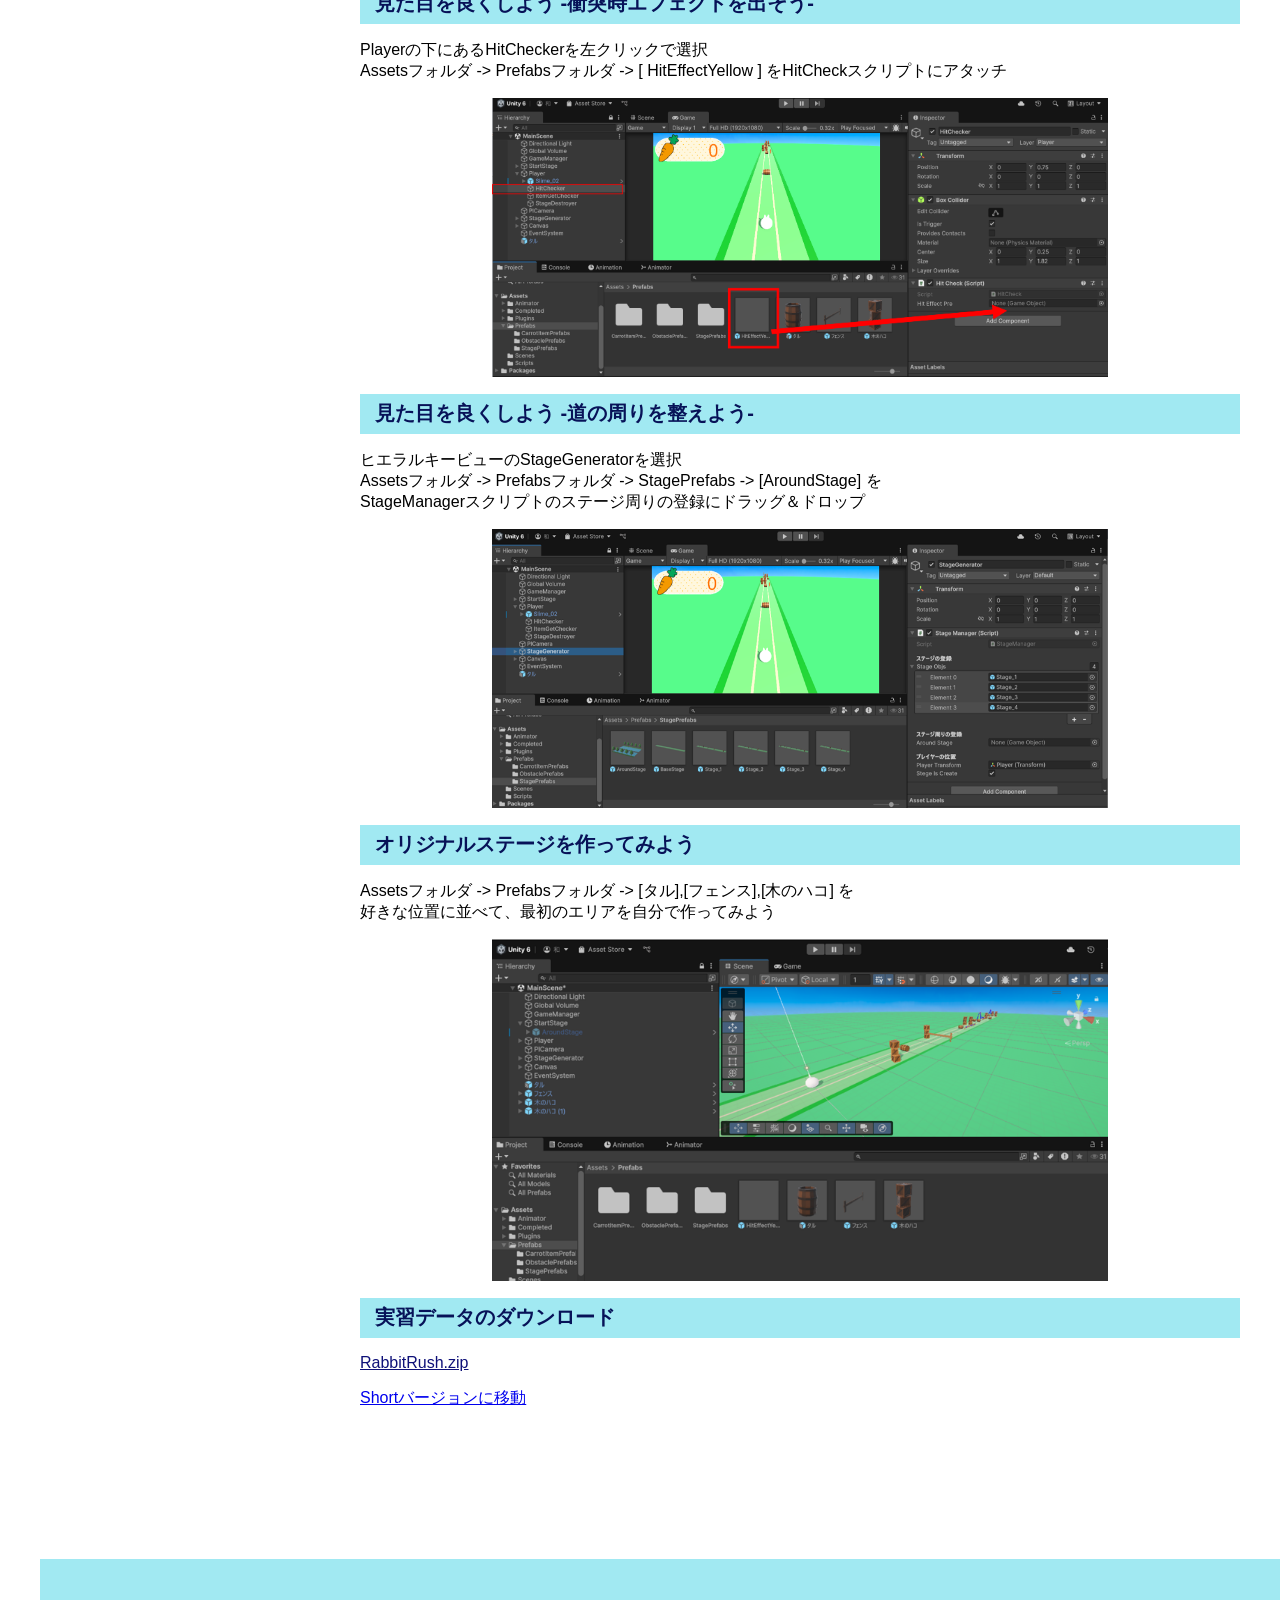
==== commit eb487c08: "update : 改行" ====
--- a/index.html
+++ b/index.html
@@ -216,6 +216,8 @@
                 <!--https://drive.google.com/file/d/1WFULctH2yBqkzoiYZ0oT8Qaqz9Obp4Fl/view?usp=drive_link-->
                 <a class="data" href="https://drive.google.com/uc?export=download&id=1WFULctH2yBqkzoiYZ0oT8Qaqz9Obp4Fl">
                     RabbitRush.zip</a>
+                    <p></p>
+                    <a href="shortIndex.html">Shortバージョンに移動</a>
             </section>
 
             </main>
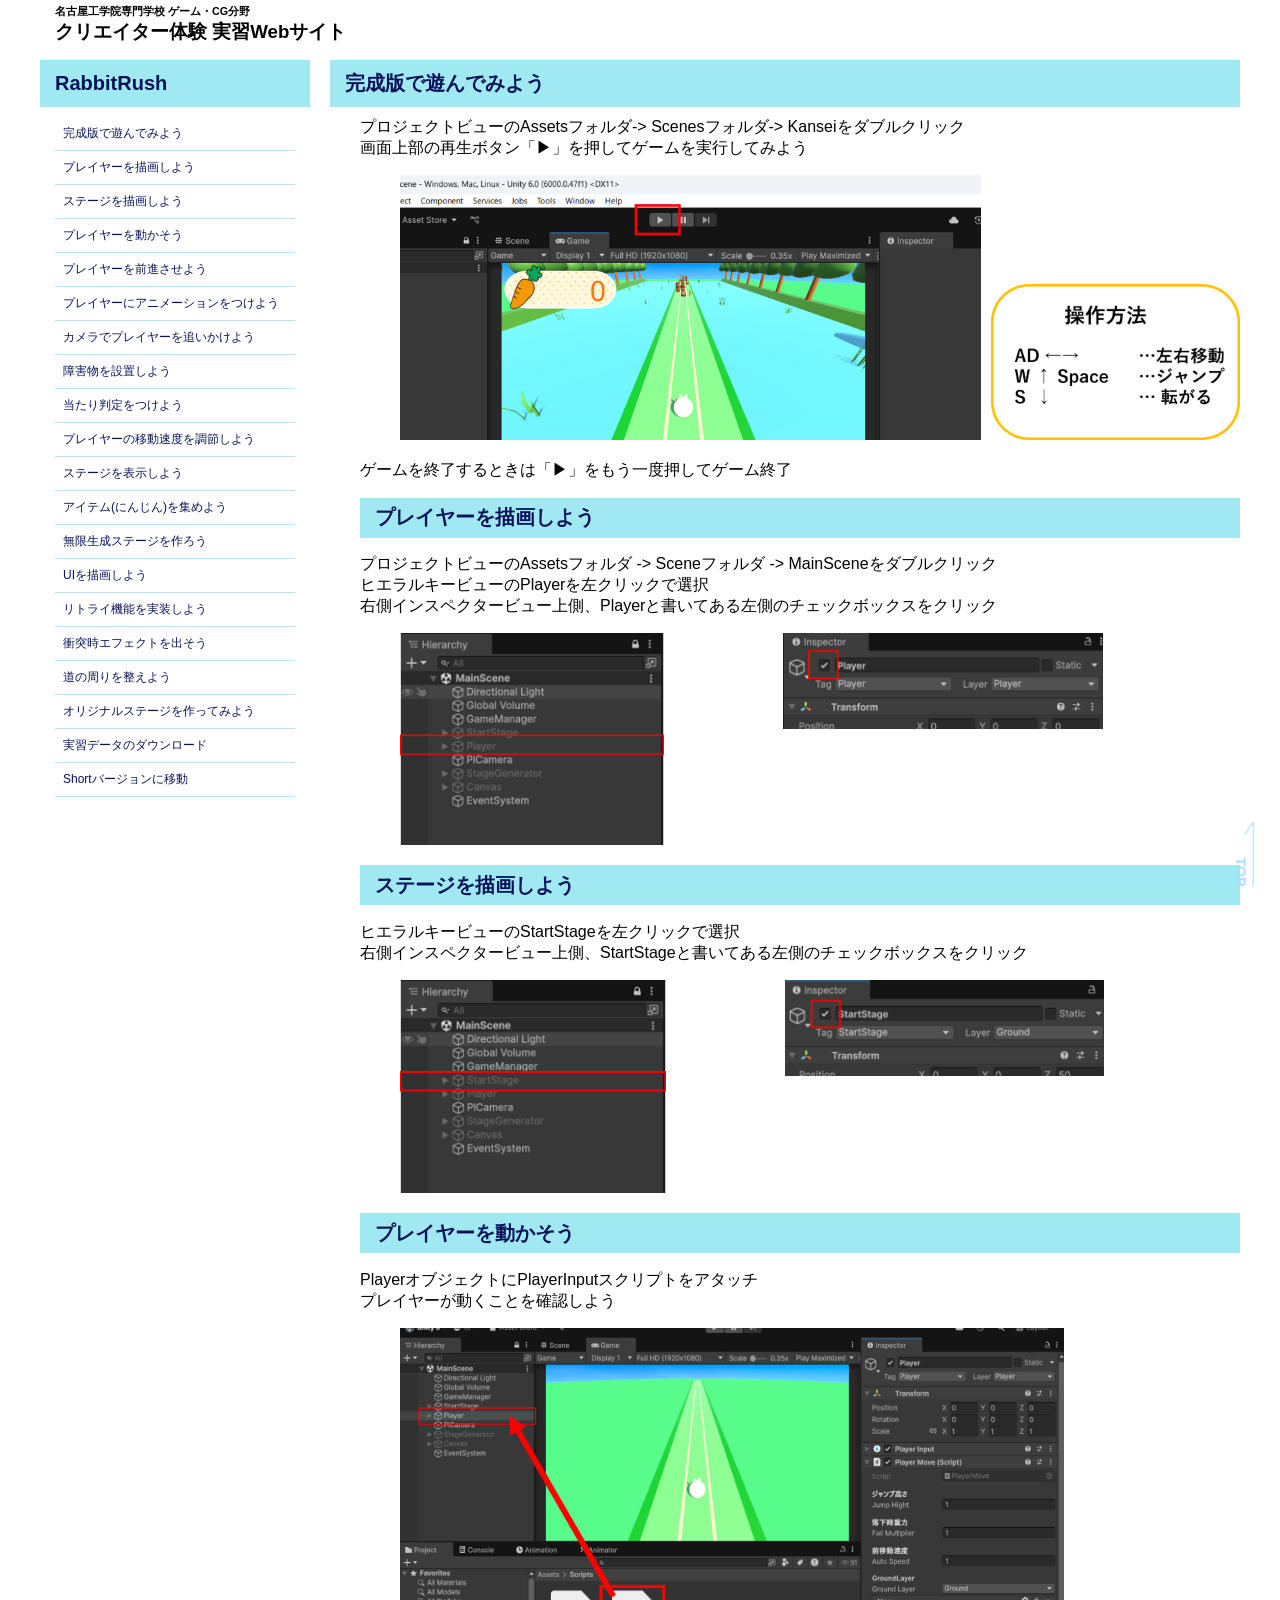
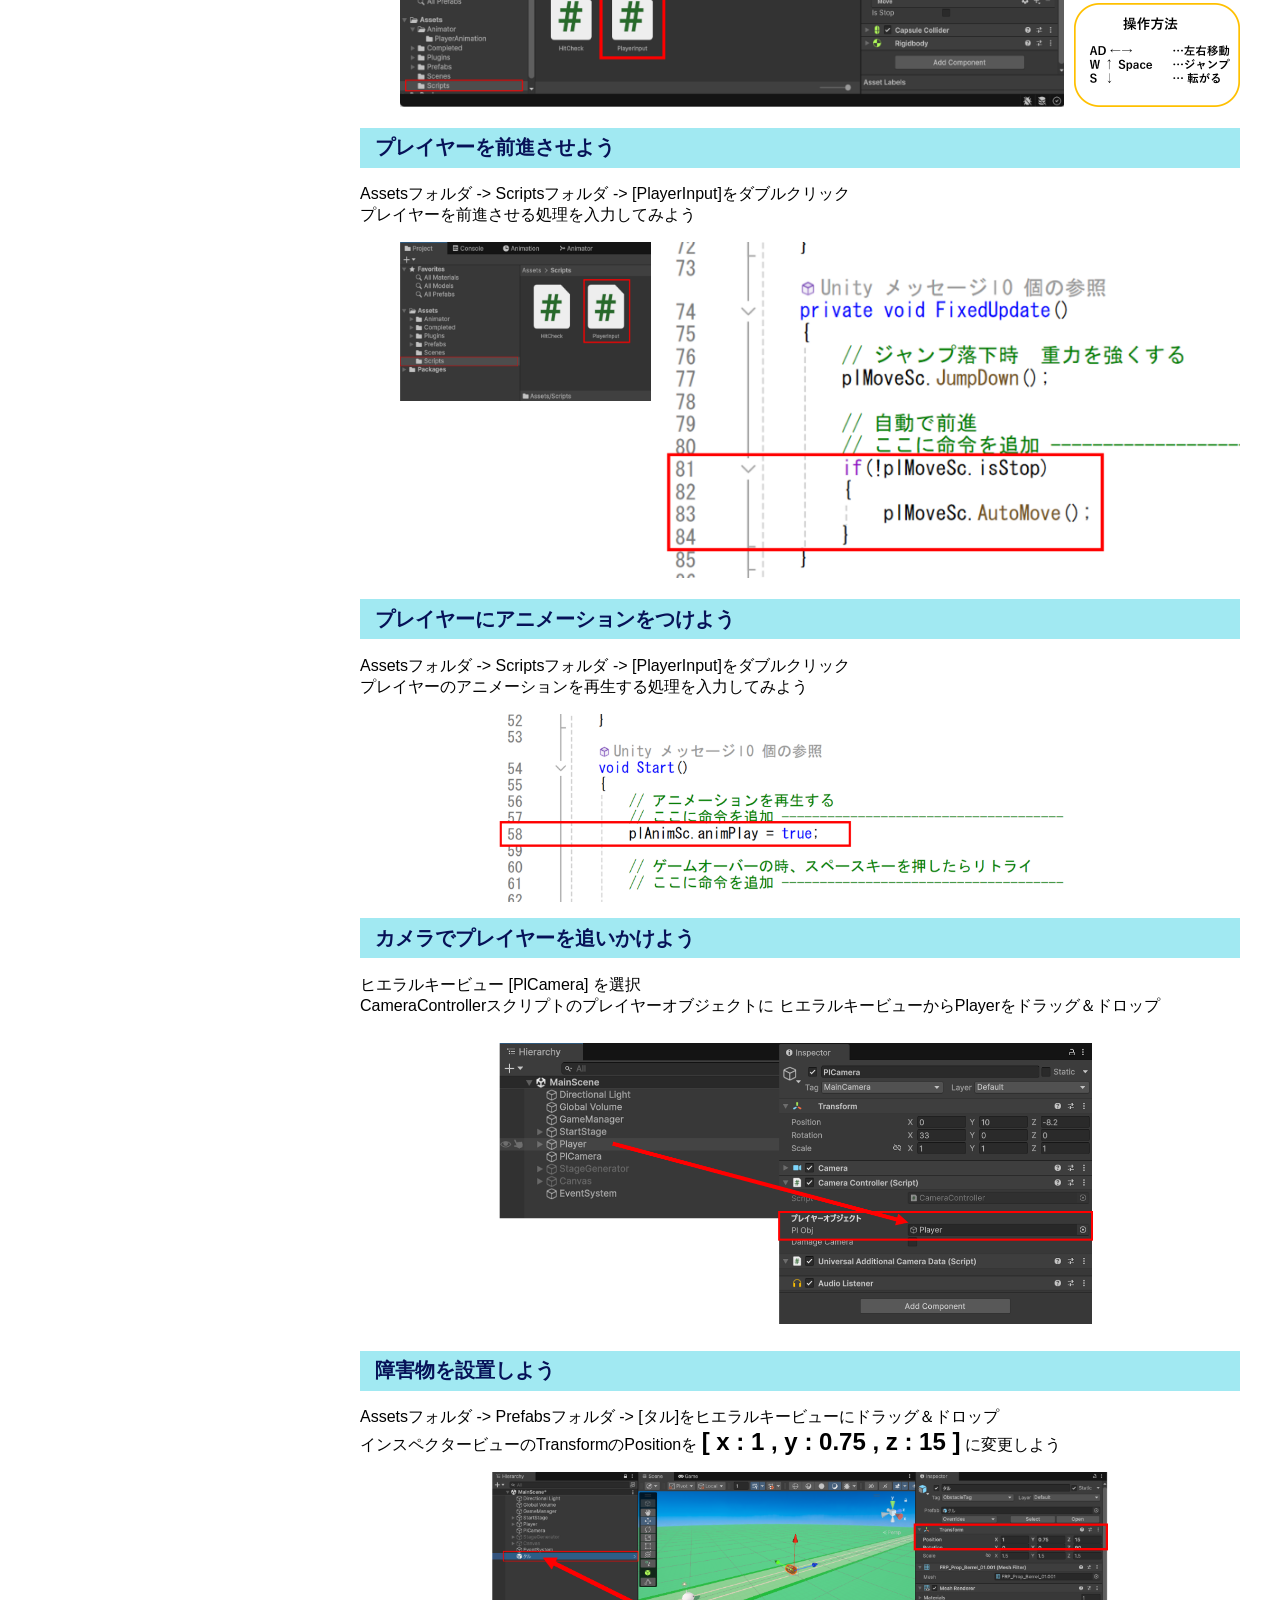
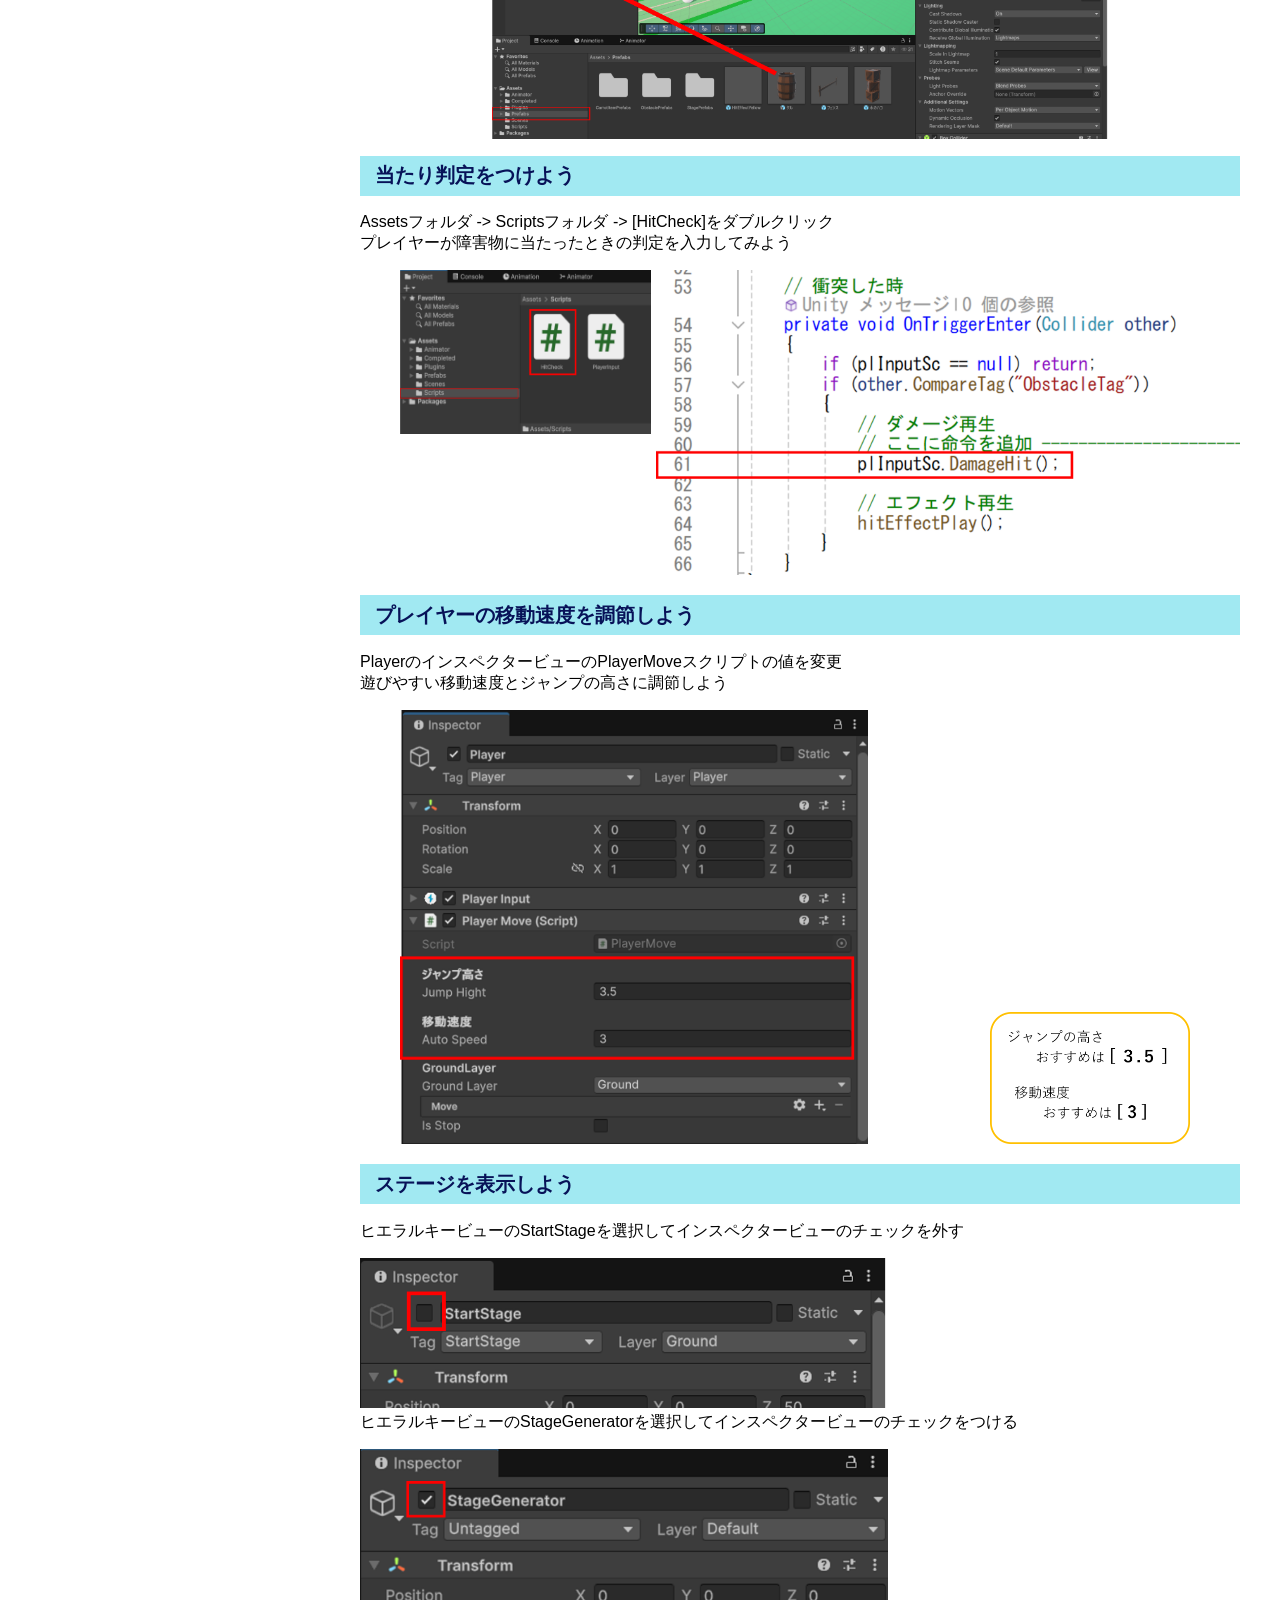
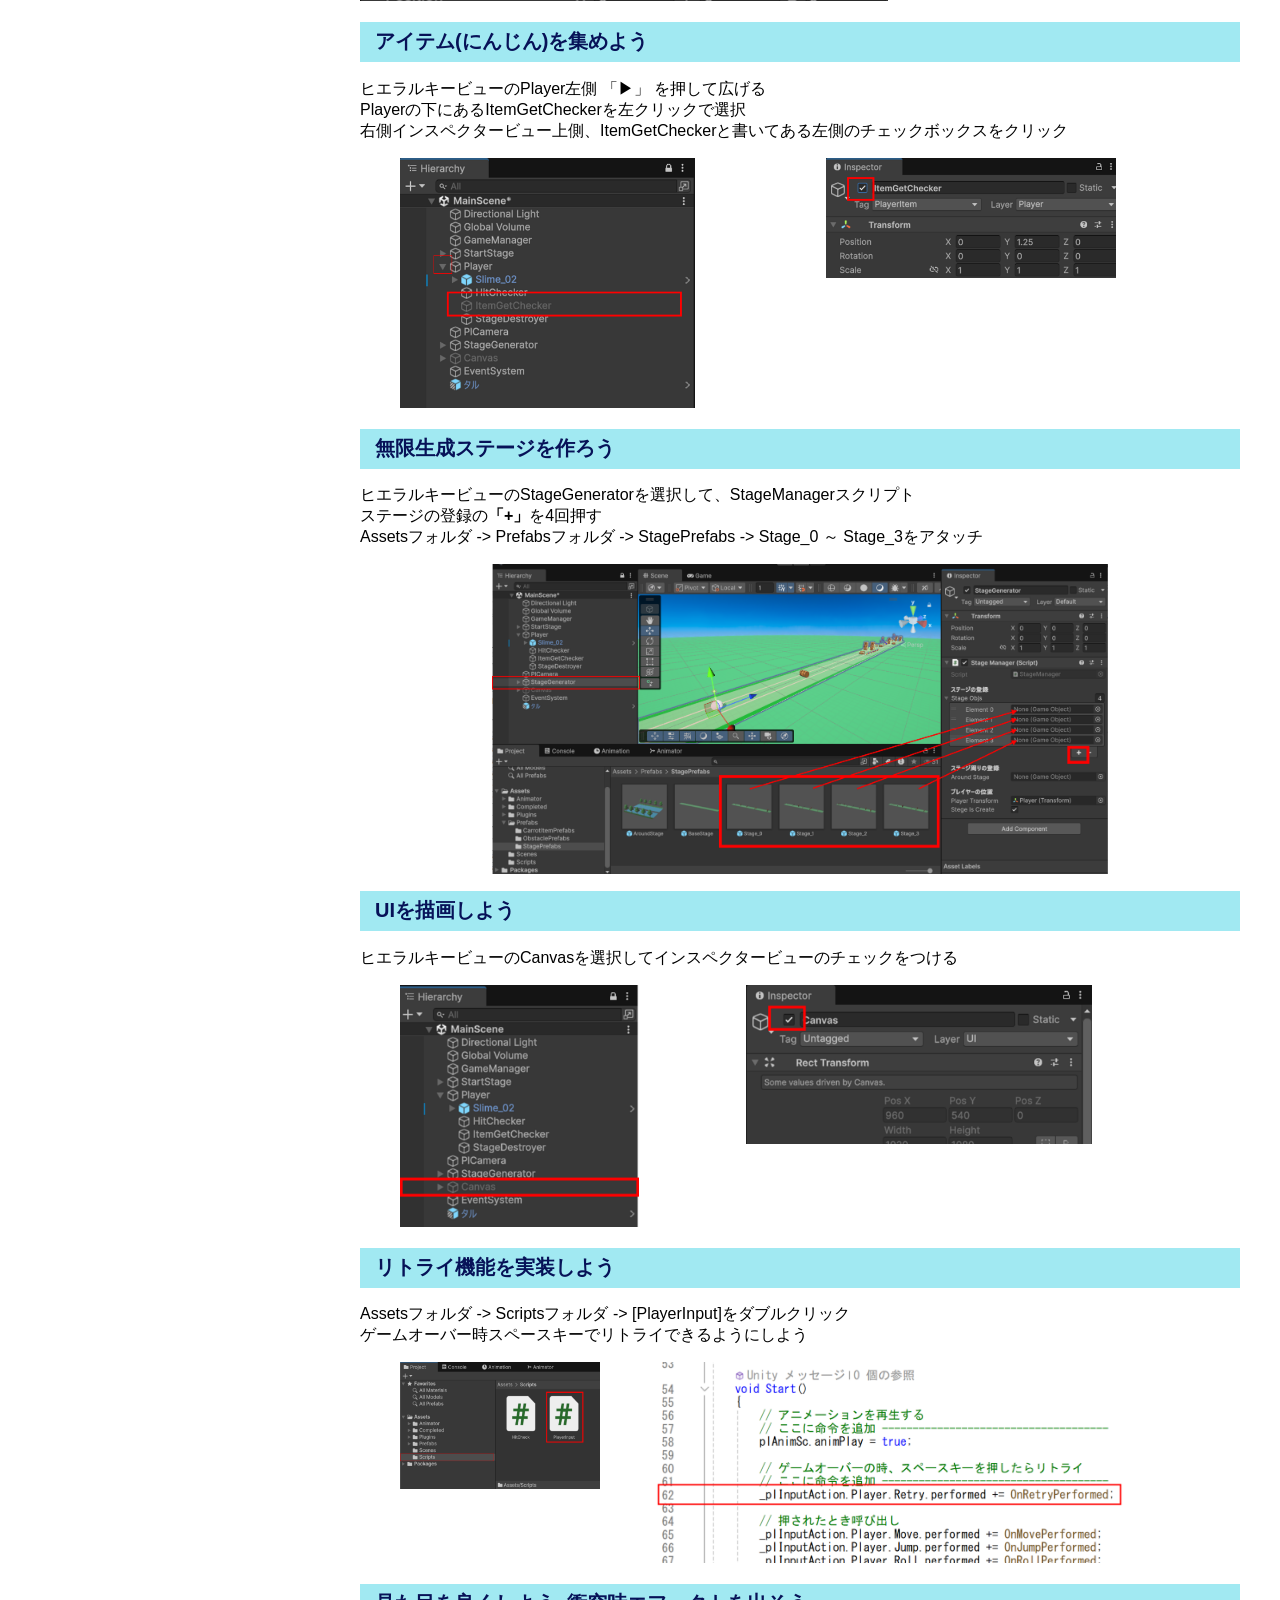
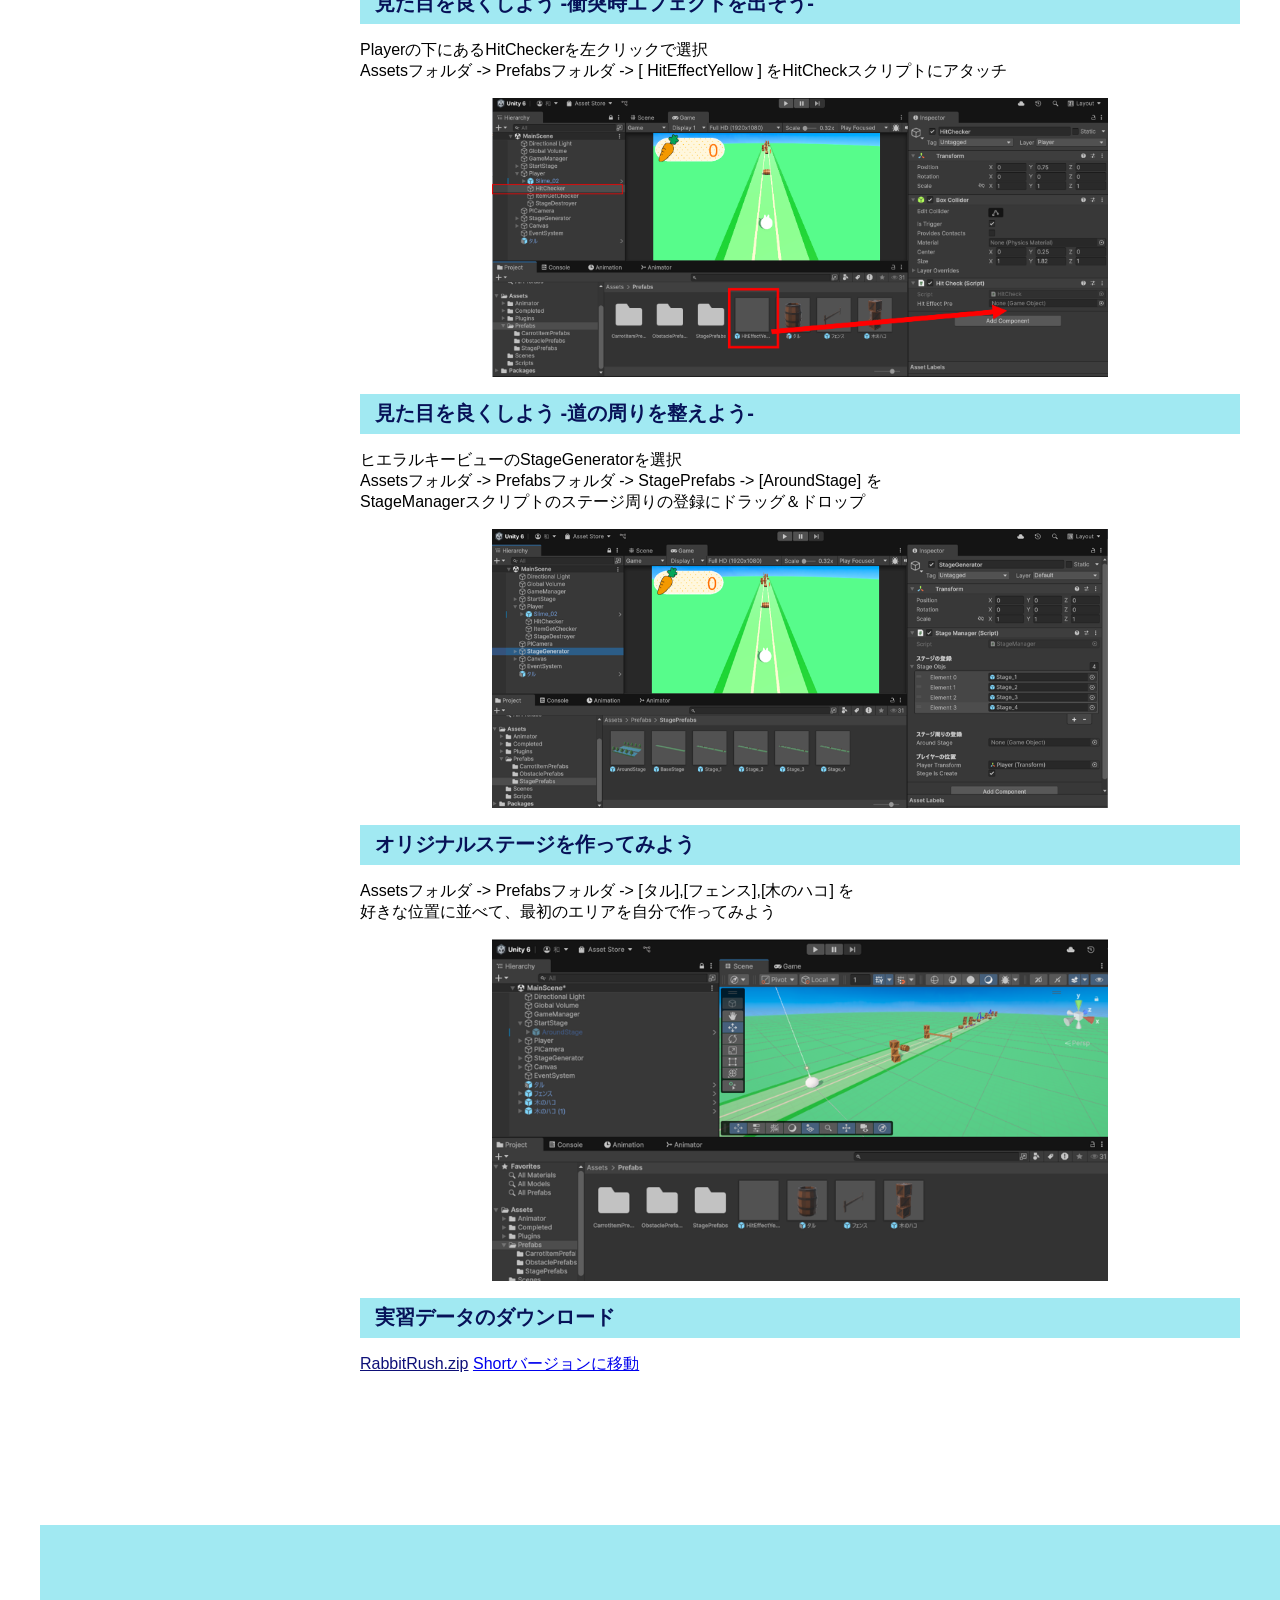
==== commit 0ec0dcb7: "update : nav linkサイズ変更" ====
--- a/index.html
+++ b/index.html
@@ -38,6 +38,7 @@
                         <li><a href=#link17>道の周りを整えよう</a></li>
                         <li><a href=#link18>オリジナルステージを作ってみよう</a></li>
                         <li><a href=#data>実習データのダウンロード</a></li>
+                        <li><a href="shortIndex.html">Shortバージョンに移動</a></li>
                     </ul>
                 </nav>
             <main class="content">
@@ -216,7 +217,6 @@
                 <!--https://drive.google.com/file/d/1WFULctH2yBqkzoiYZ0oT8Qaqz9Obp4Fl/view?usp=drive_link-->
                 <a class="data" href="https://drive.google.com/uc?export=download&id=1WFULctH2yBqkzoiYZ0oT8Qaqz9Obp4Fl">
                     RabbitRush.zip</a>
-                    <p></p>
                     <a href="shortIndex.html">Shortバージョンに移動</a>
             </section>
 
--- a/style.css
+++ b/style.css
@@ -87,7 +87,7 @@
     margin:0;}
 
     li {
-    padding: 8px;
+    /*padding: 8px;*/
     border-bottom: 1px solid #bbe0f9;
     cursor: pointer;
     font-size: 12px;}
@@ -96,8 +96,10 @@
     background-color: #bbe0f9;}
 
     a{
+        display: block;
         text-decoration:none;
         color:inherit;
+        padding: 8px;
     }
 }
 
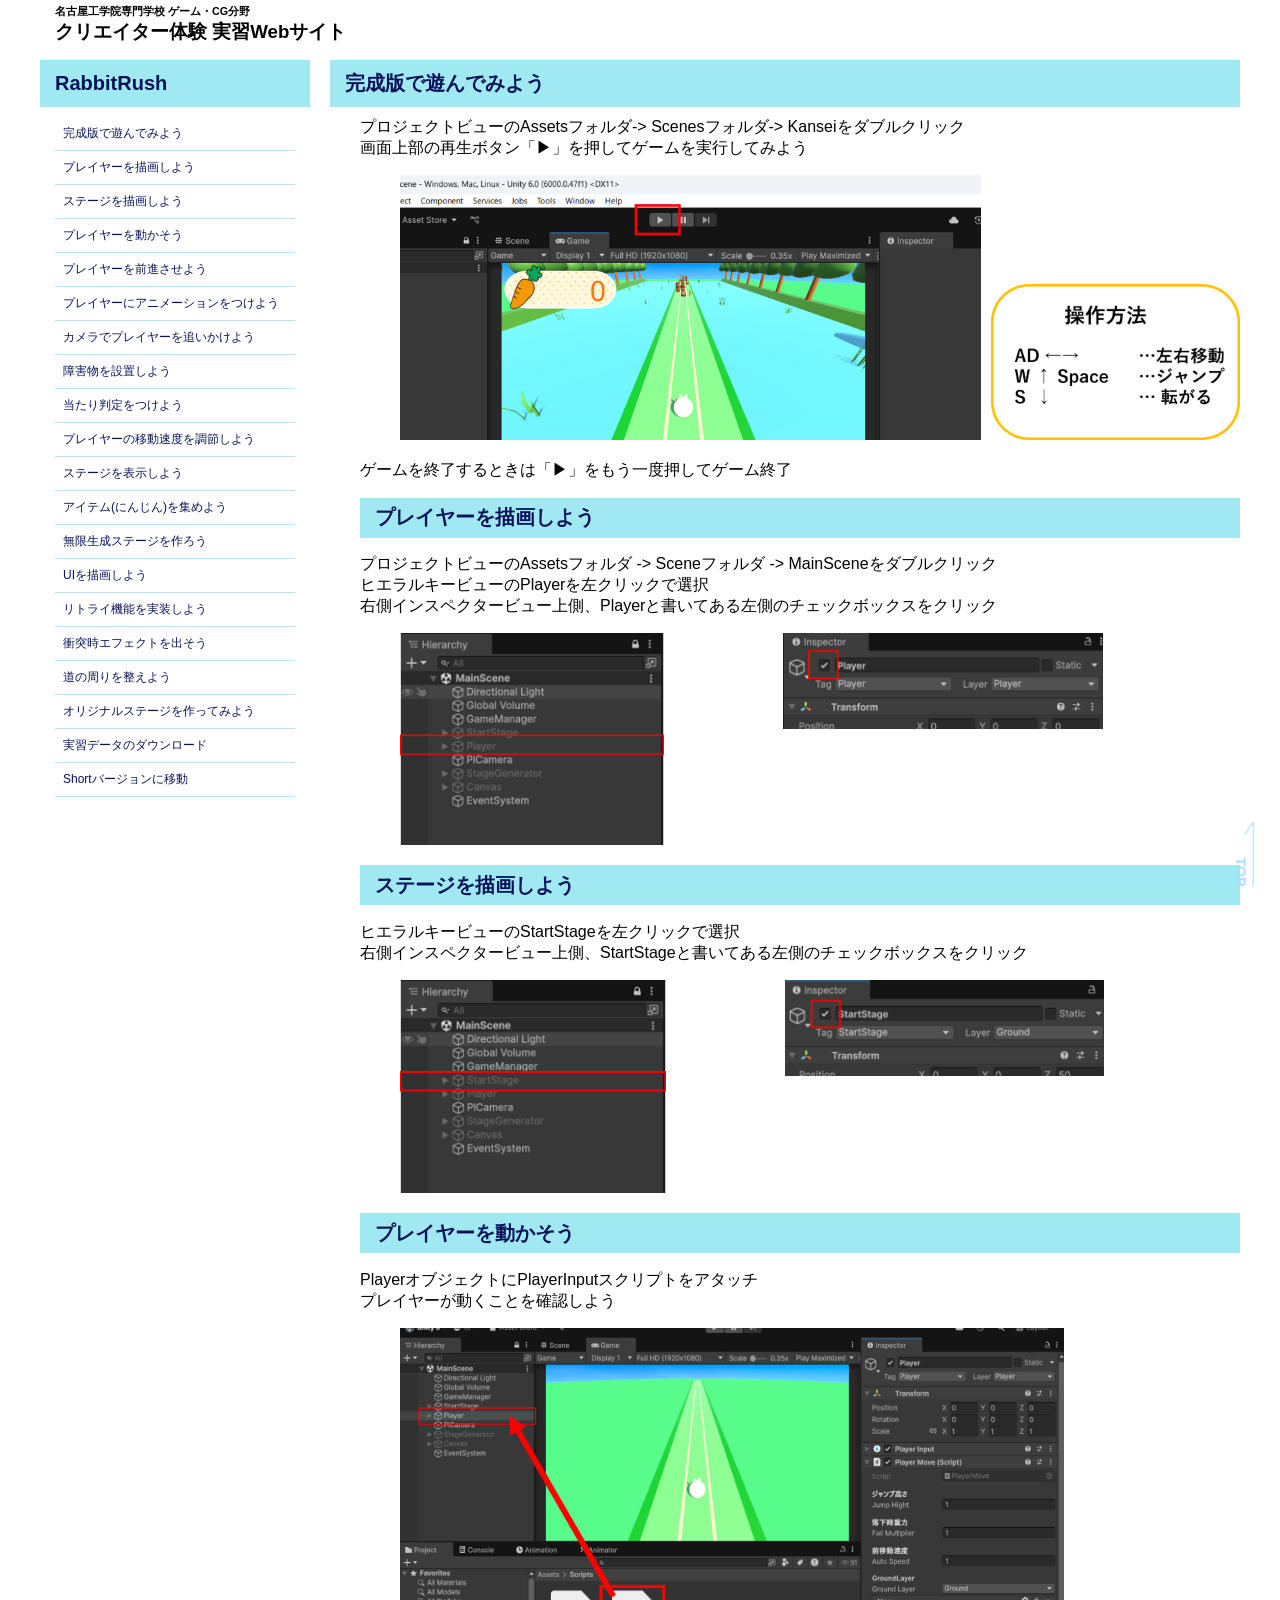
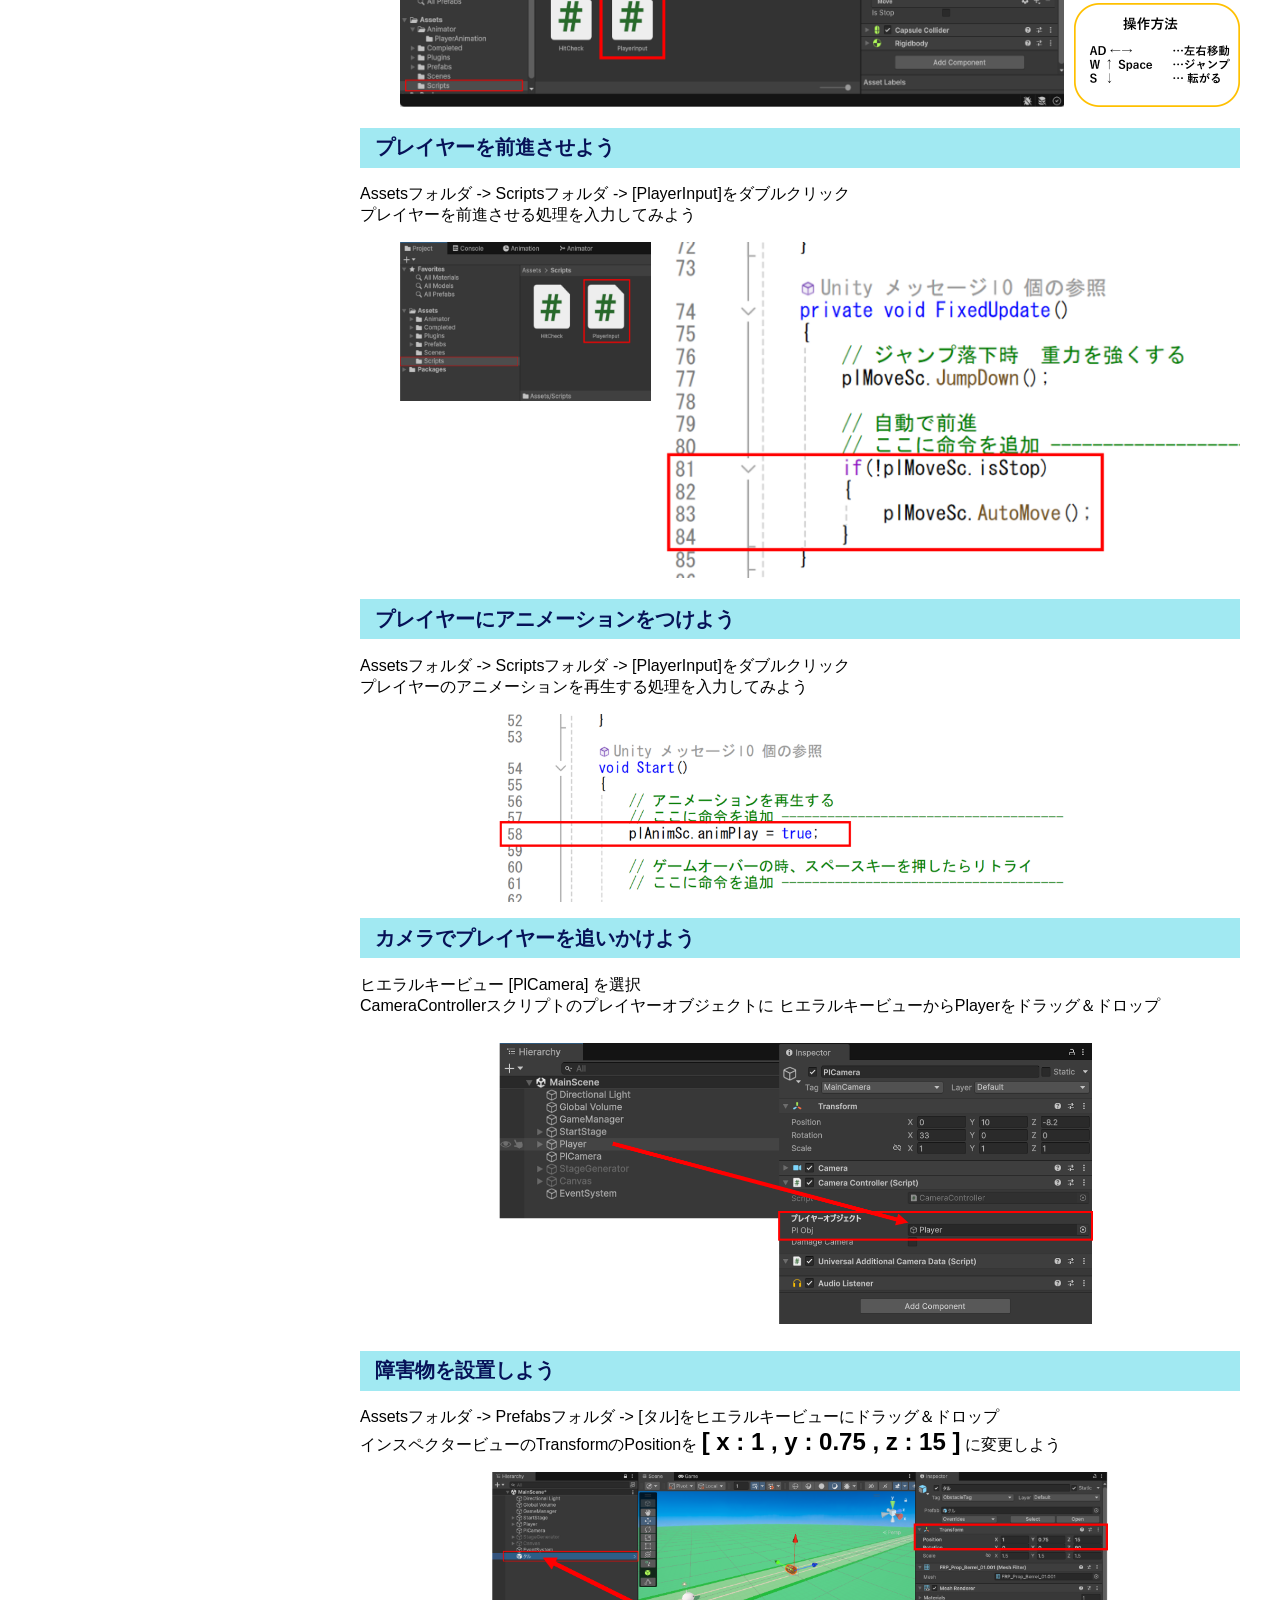
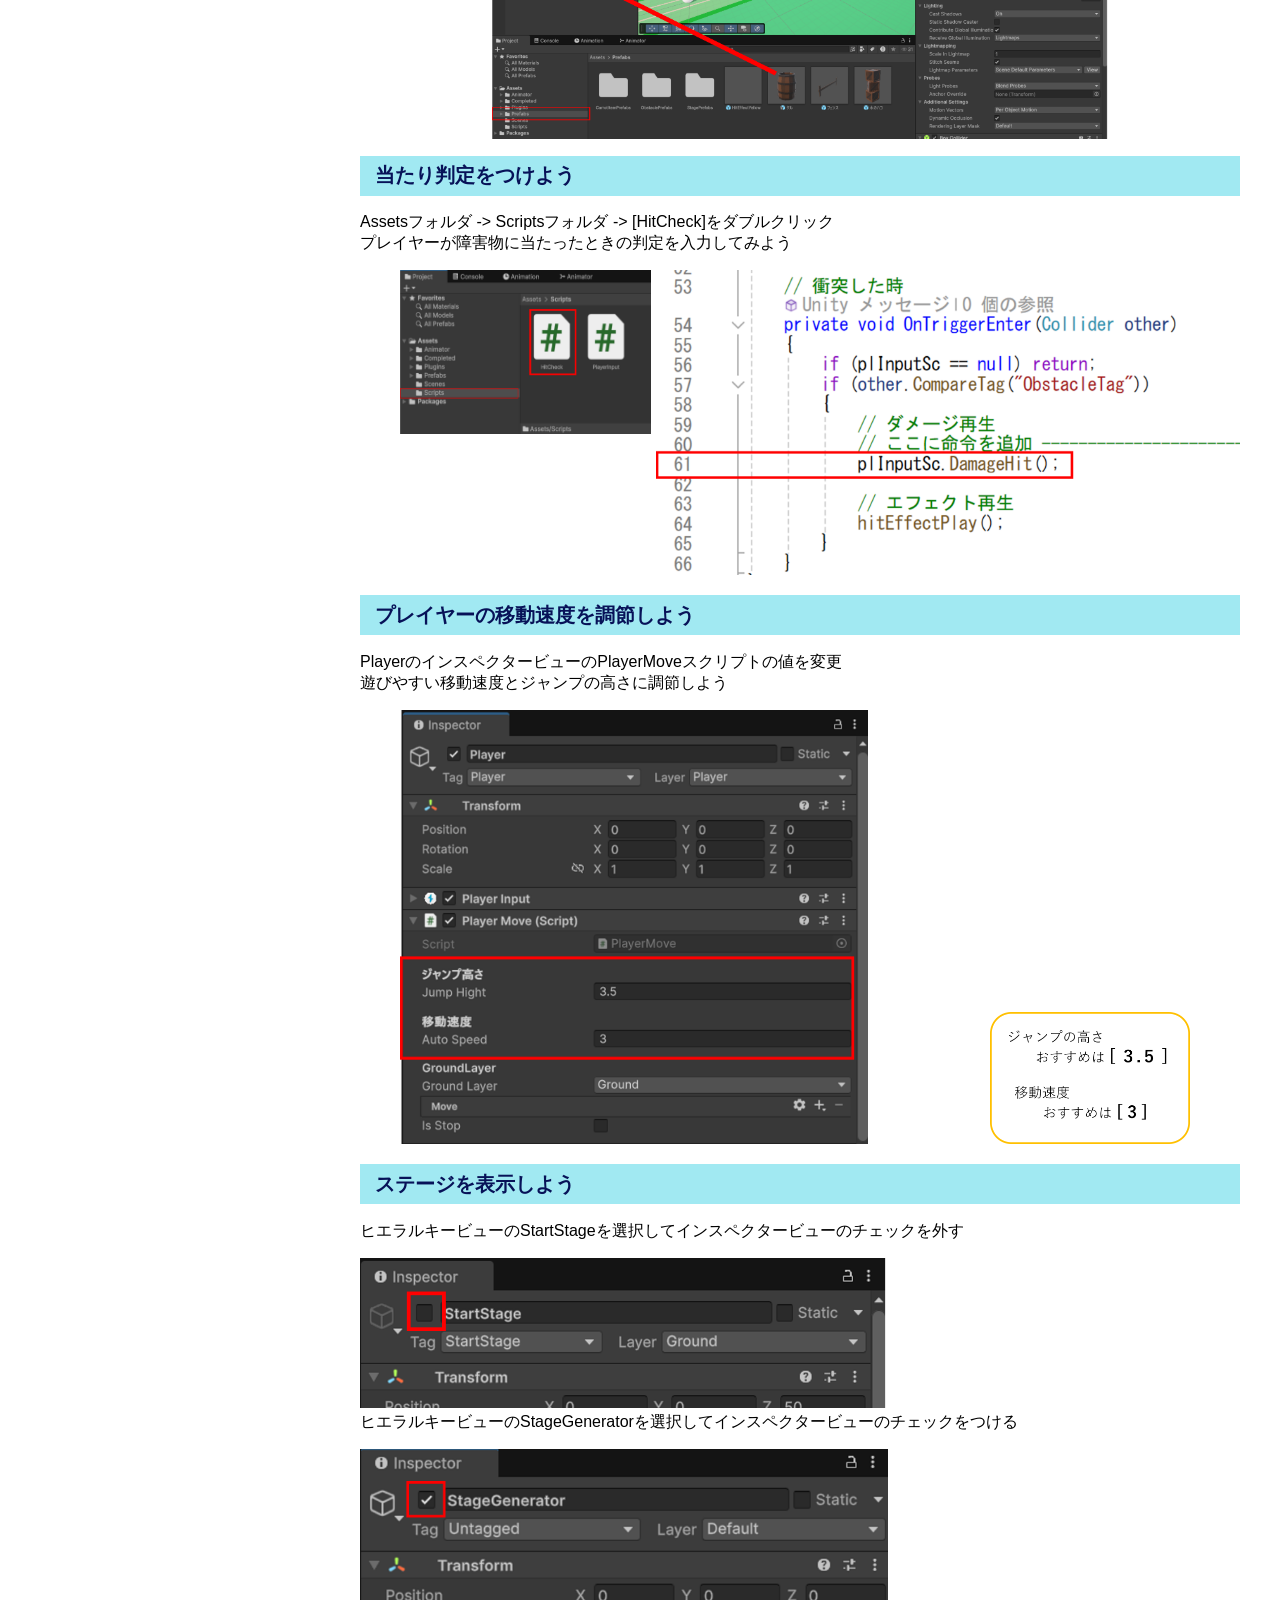
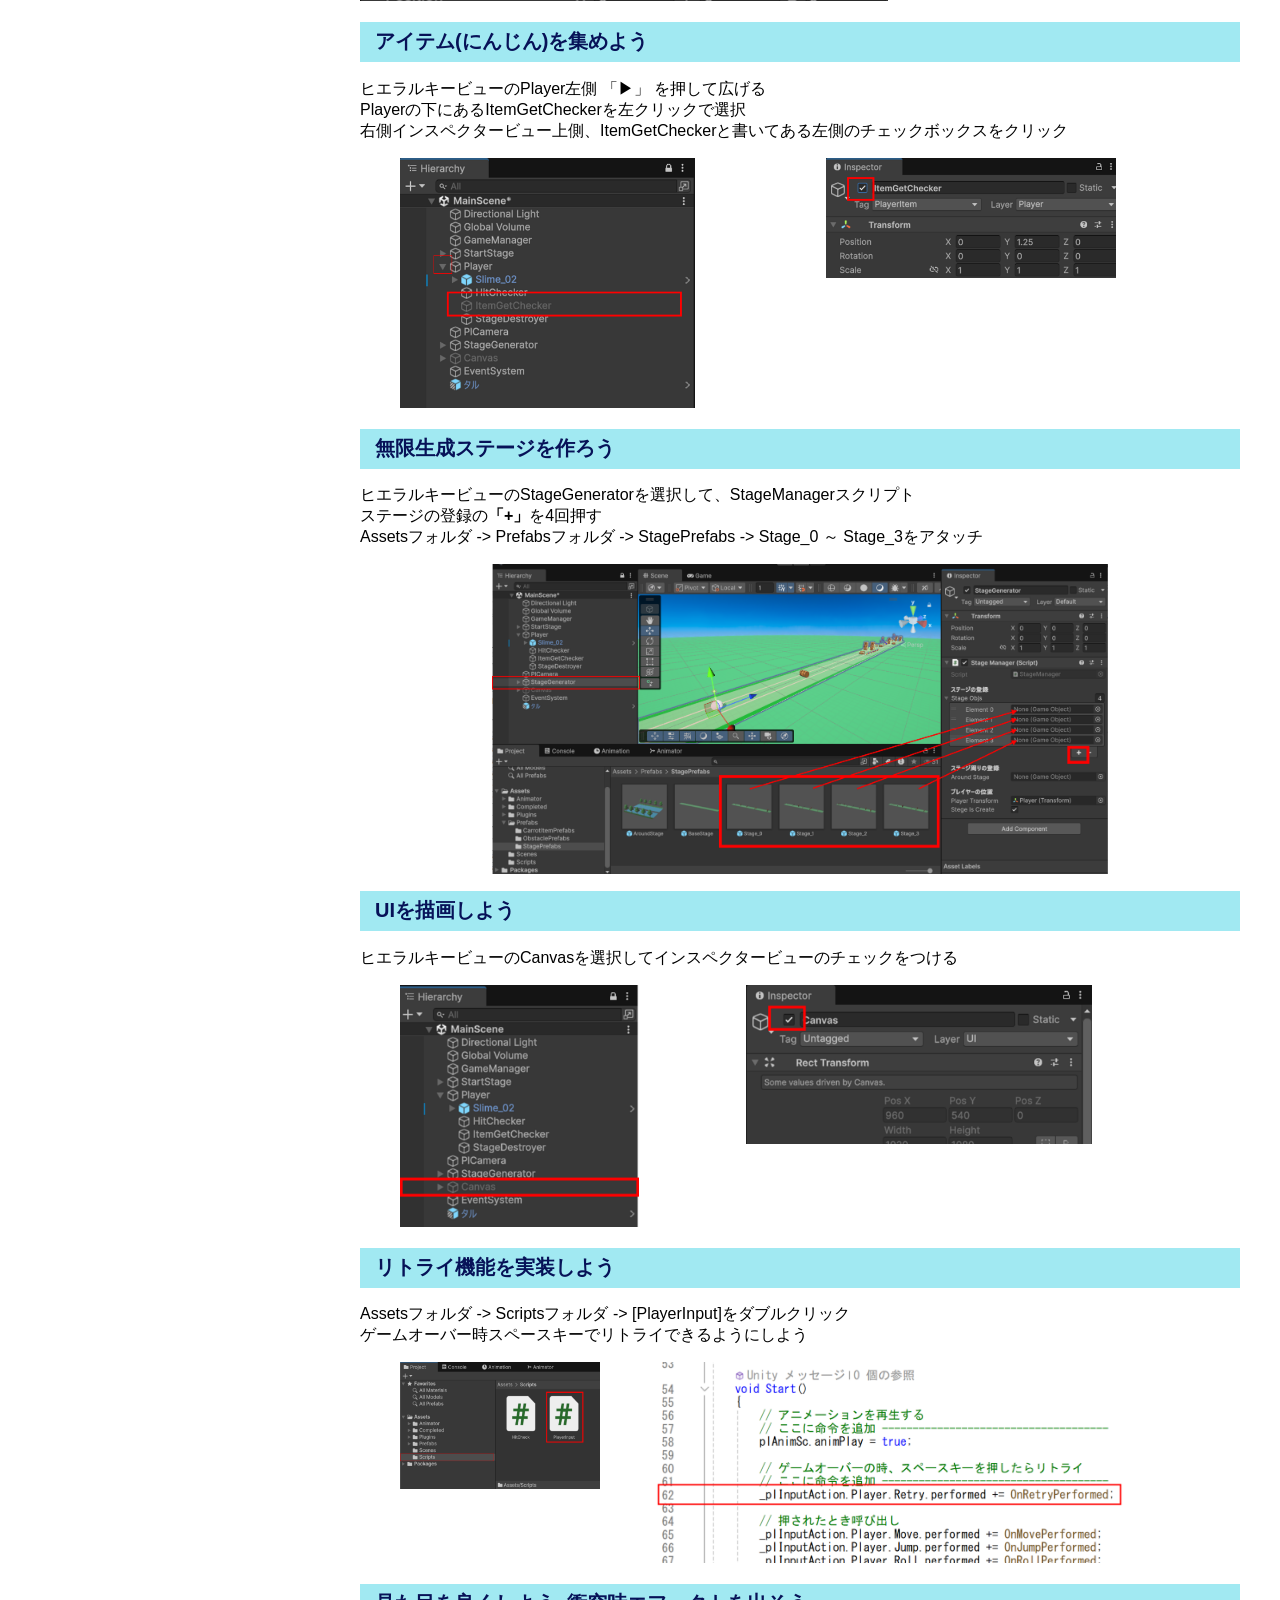
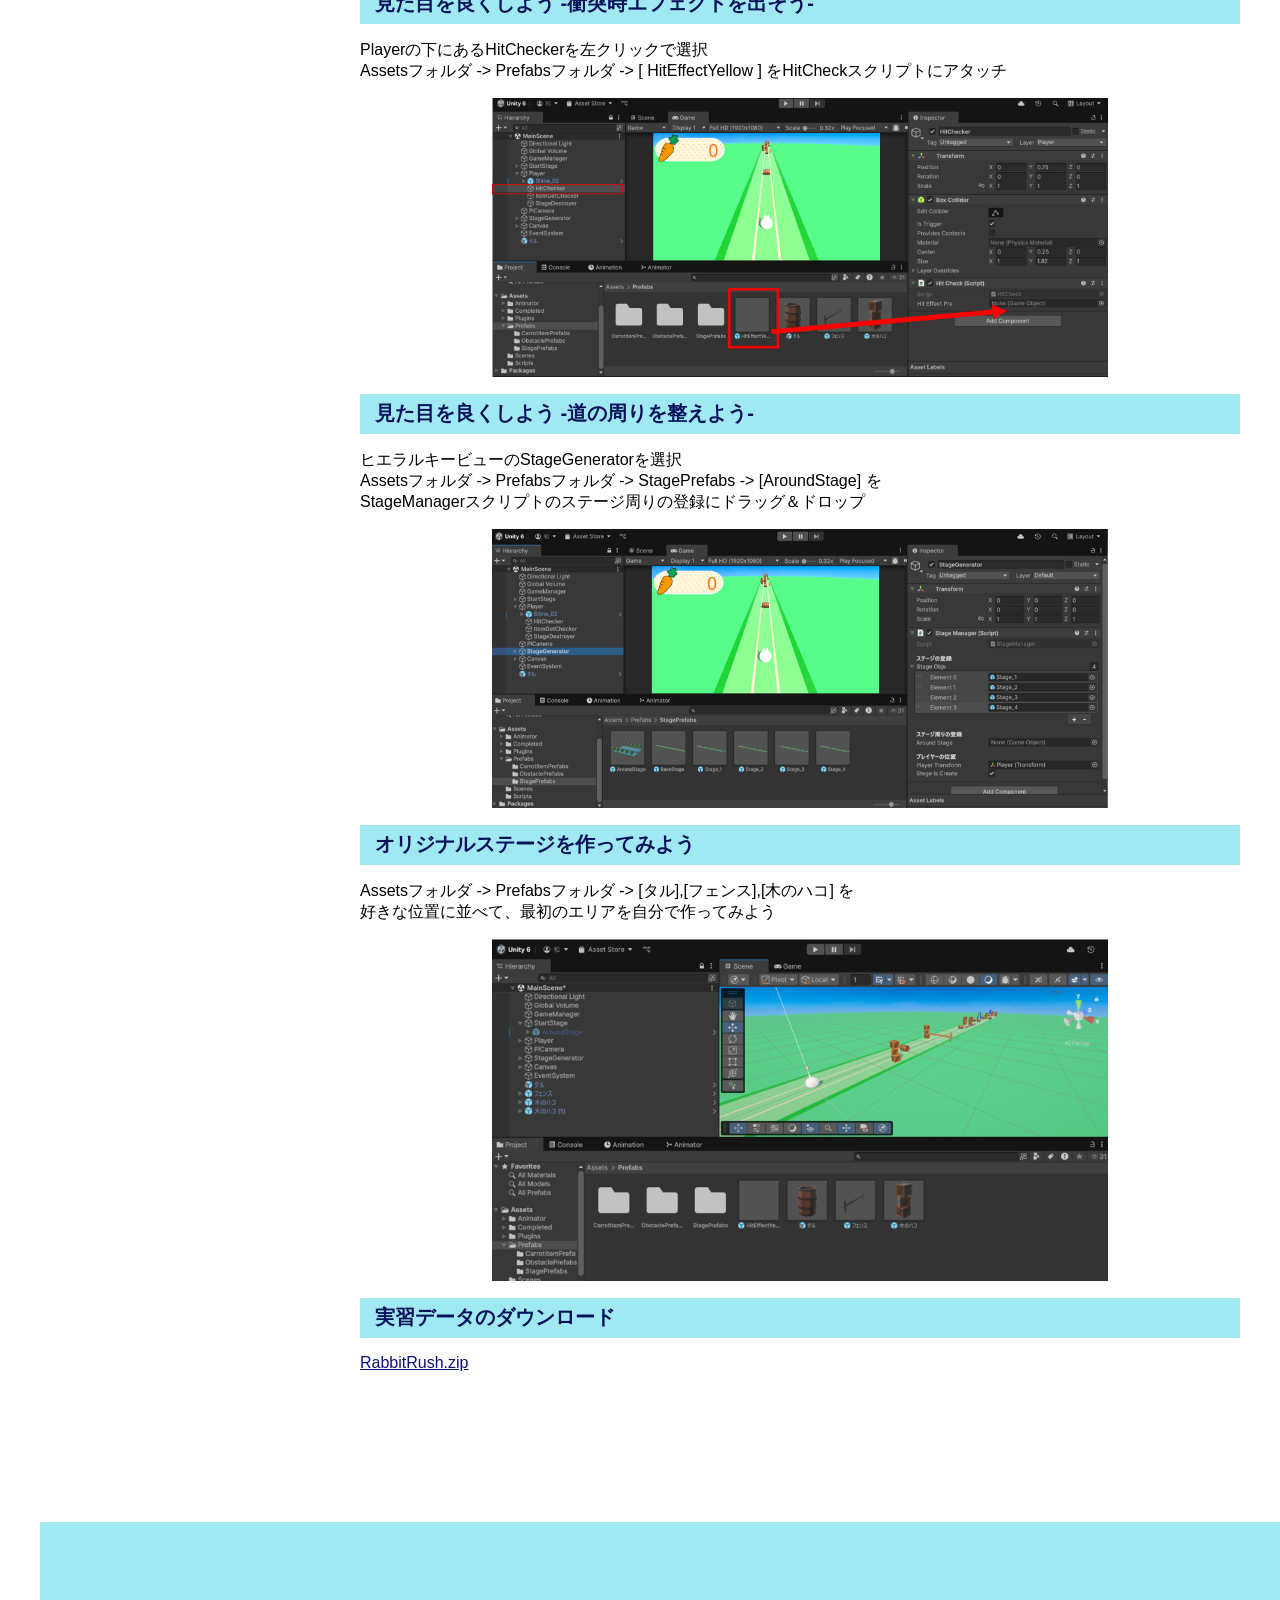
==== commit bd3ef2b6: "update : shortverweb作成" ====
--- a/index.html
+++ b/index.html
@@ -217,7 +217,6 @@
                 <!--https://drive.google.com/file/d/1WFULctH2yBqkzoiYZ0oT8Qaqz9Obp4Fl/view?usp=drive_link-->
                 <a class="data" href="https://drive.google.com/uc?export=download&id=1WFULctH2yBqkzoiYZ0oT8Qaqz9Obp4Fl">
                     RabbitRush.zip</a>
-                    <a href="shortIndex.html">Shortバージョンに移動</a>
             </section>
 
             </main>
